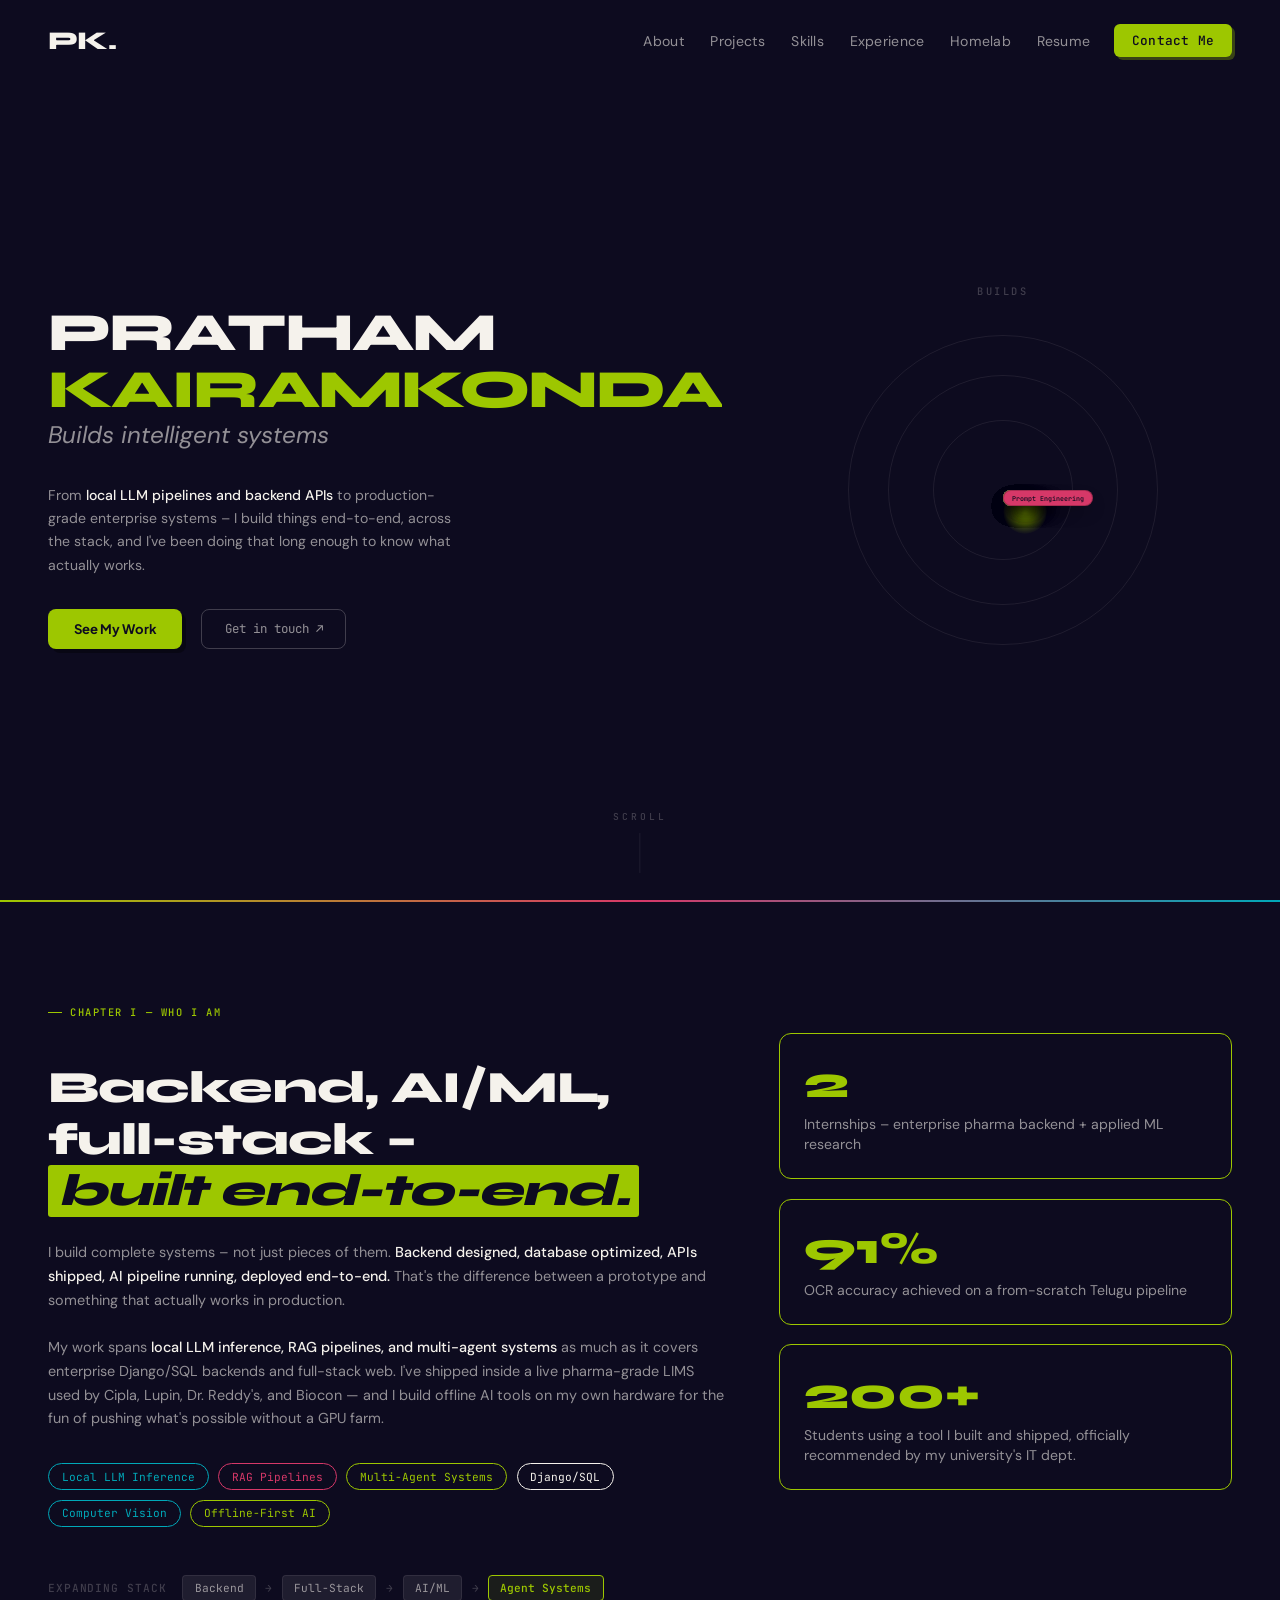
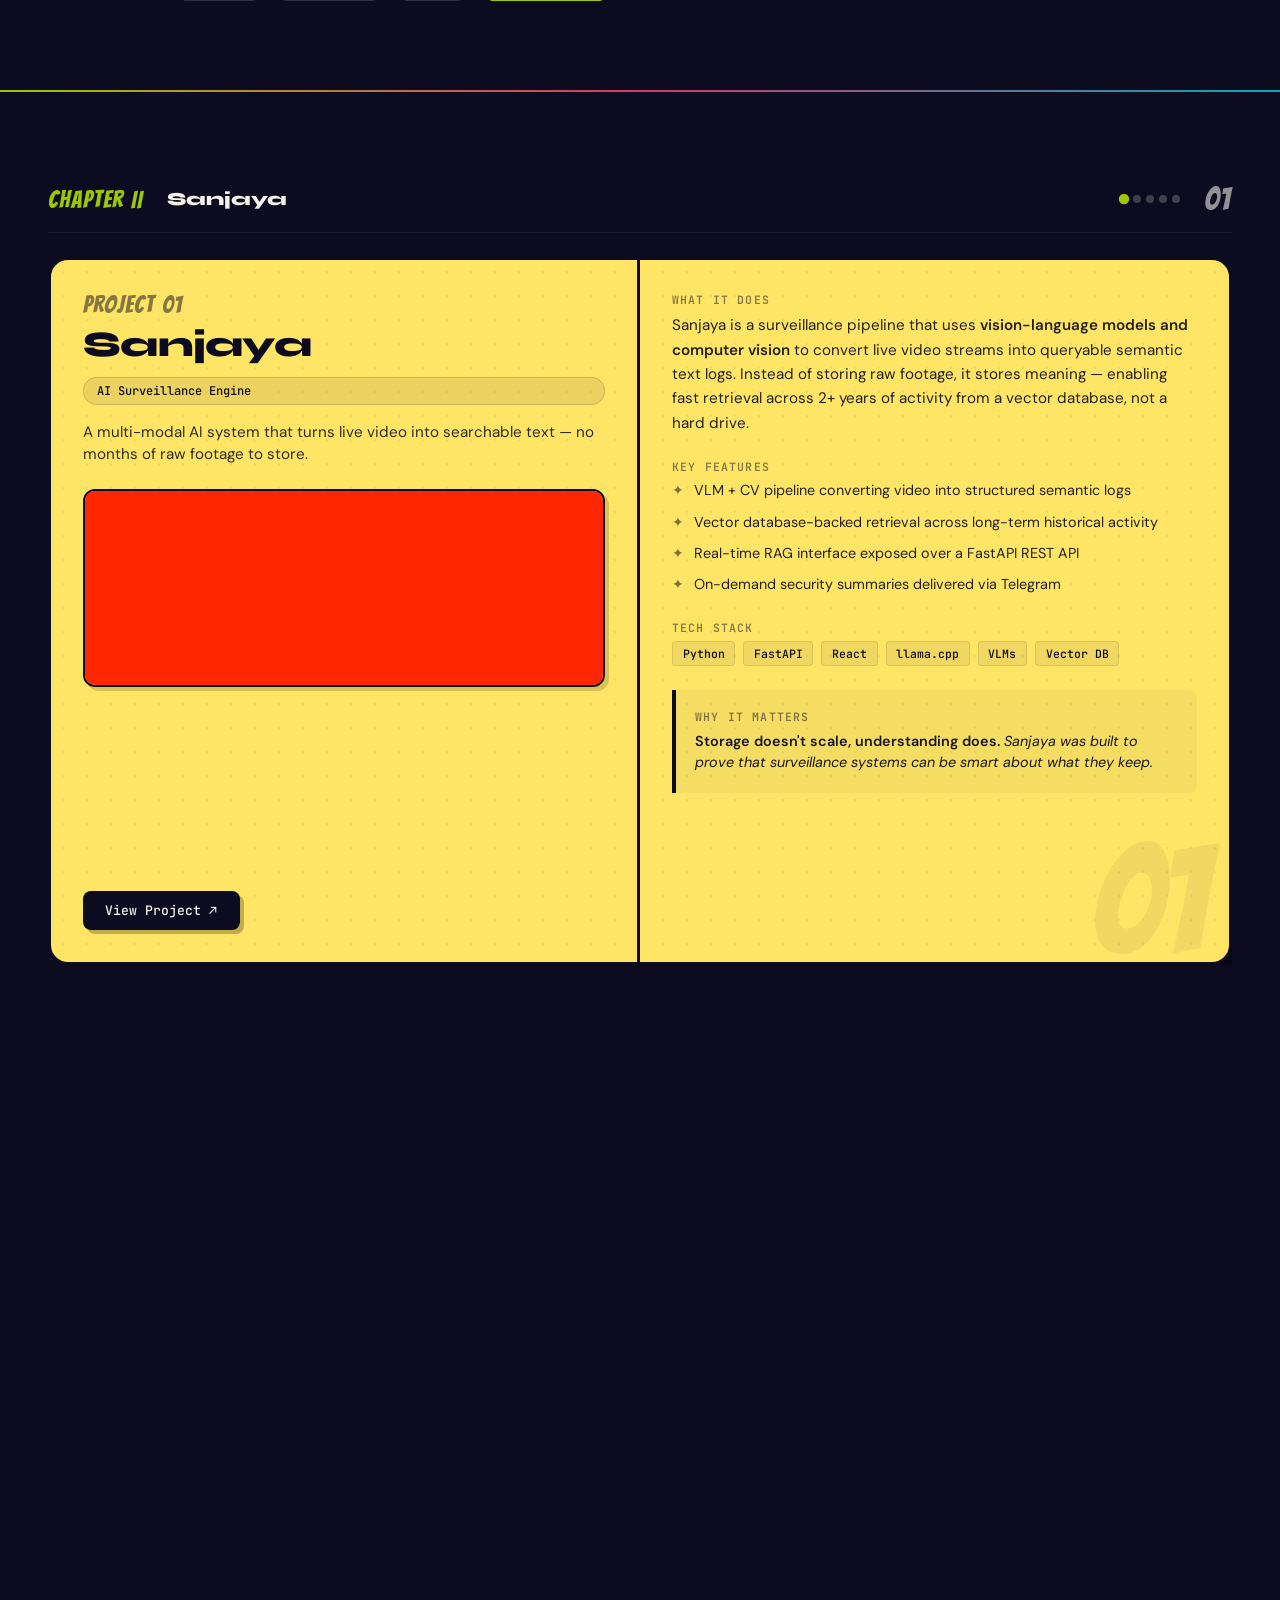
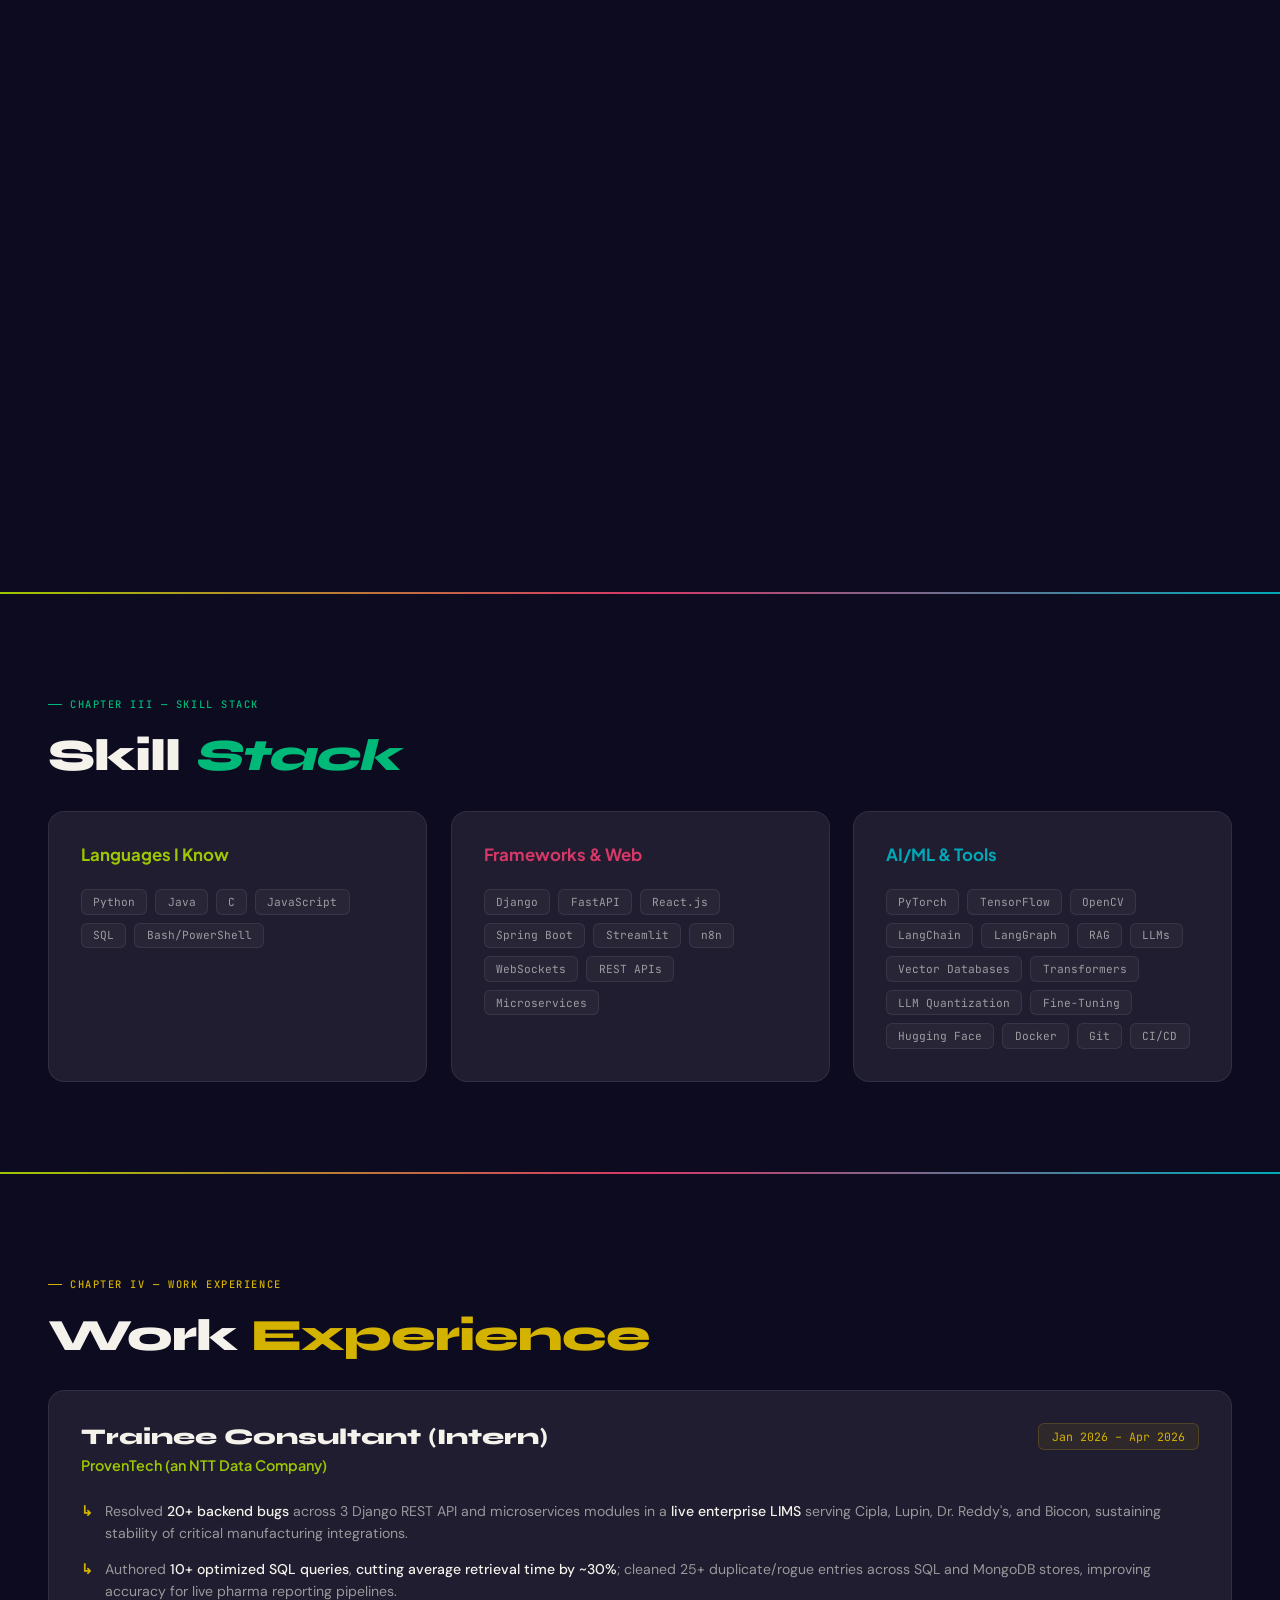
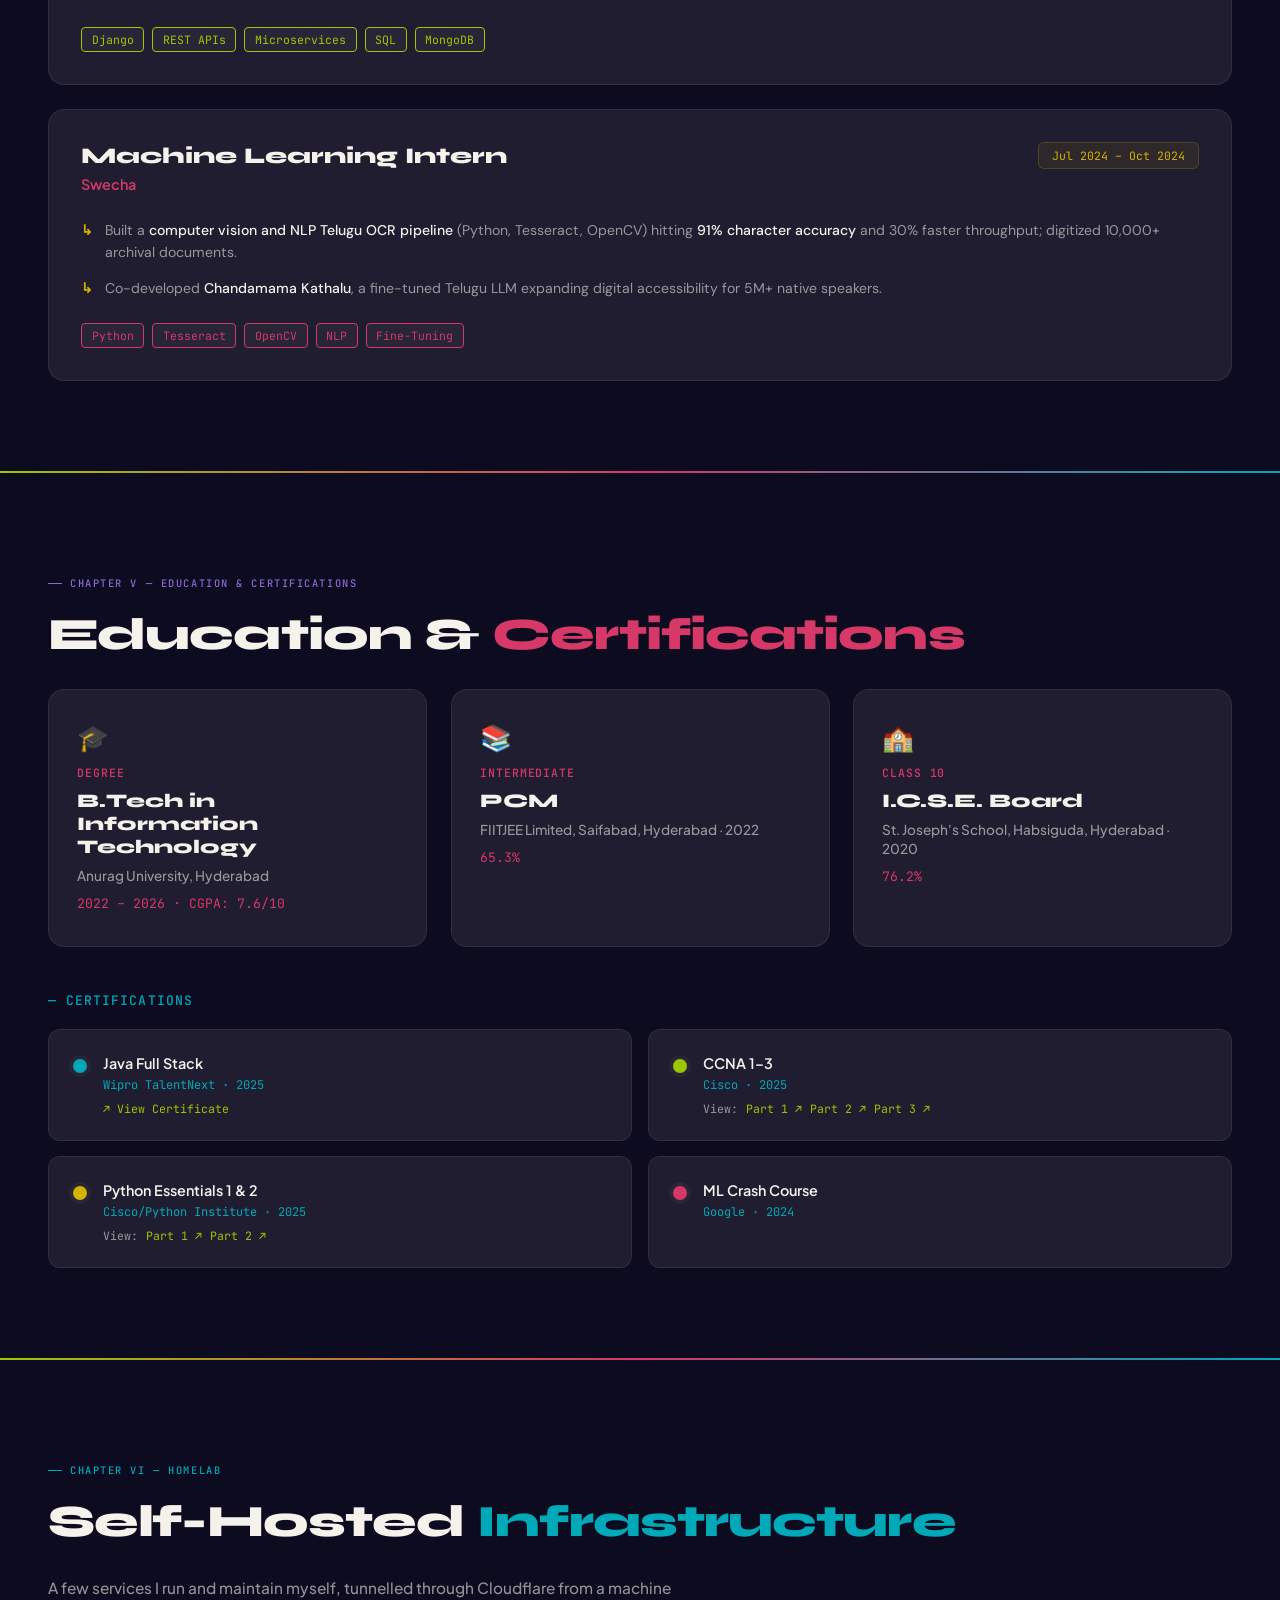
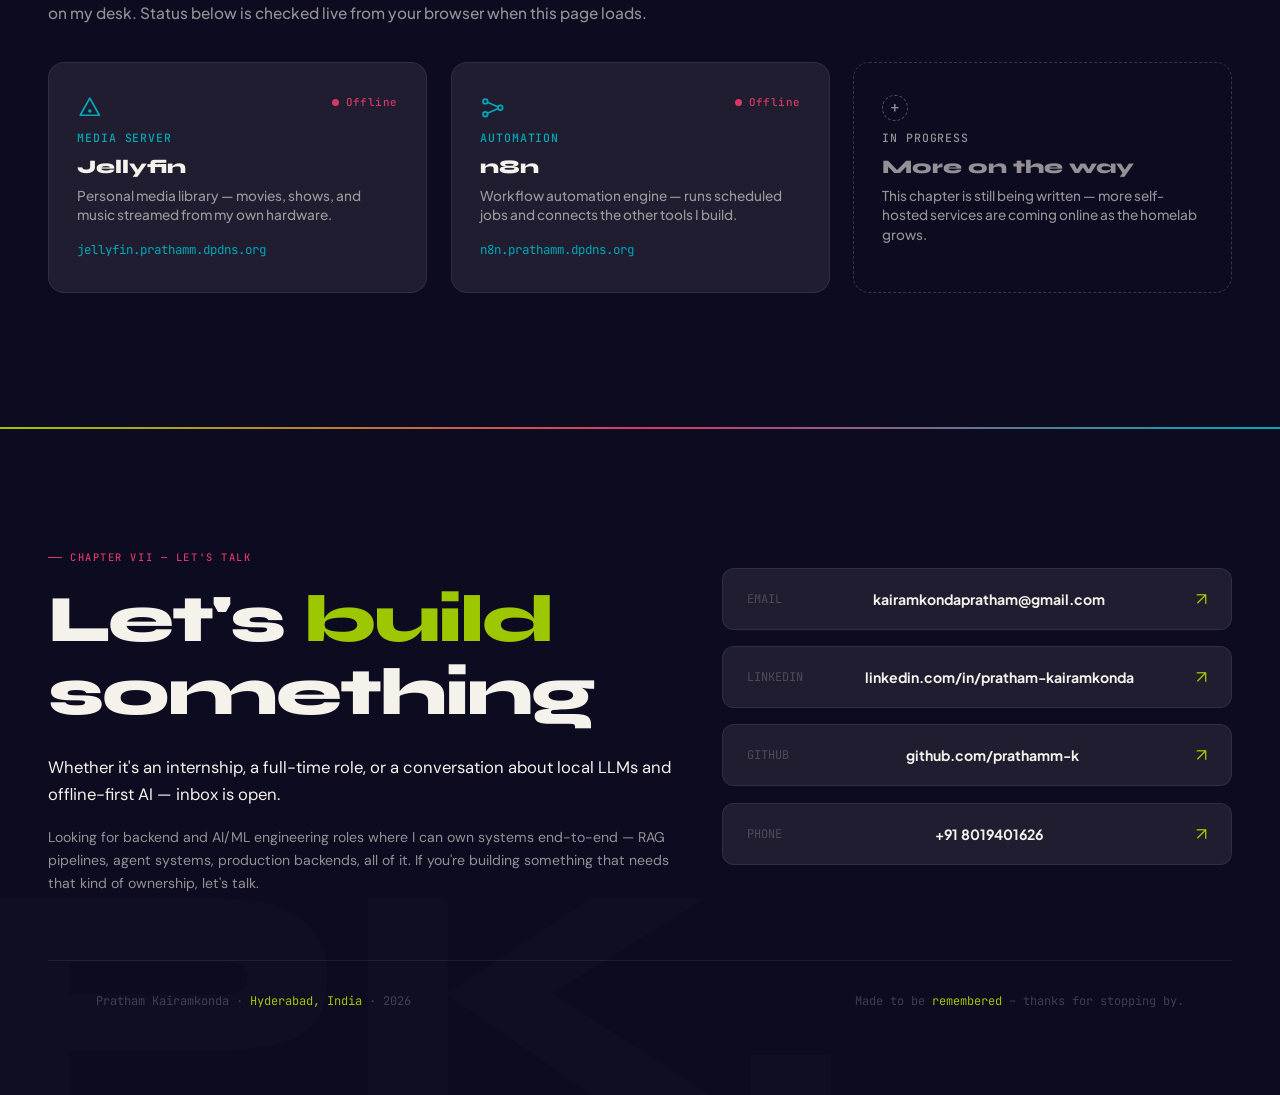
==== index.html @ 62aa7675 "initial commit" ====
<!DOCTYPE html>
<html lang="en">

<head>
  <meta charset="UTF-8">
  <meta name="viewport" content="width=device-width, initial-scale=1.0">

  <!-- SEO Meta (spec §13) -->
  <title>Pratham Kairamkonda – Backend &amp; AI/ML Engineer | India</title>
  <meta name="description"
    content="Portfolio of Pratham Kairamkonda — backend and AI/ML engineer building local LLM pipelines, RAG systems, and production backends for enterprise pharma software. Based in Hyderabad, India.">
  <meta name="author" content="Pratham Kairamkonda">
  <meta property="og:title" content="Pratham Kairamkonda – Backend &amp; AI/ML Engineer">
  <meta property="og:type" content="profile">
  <meta property="og:locale" content="en_IN">
  <meta property="og:image" content="og-image.jpg">
  <meta name="geo.placename" content="Hyderabad, Telangana, India">
  <meta name="theme-color" content="#0D0B1F">

  <!-- Favicon (Inline SVG) -->
  <link rel="icon" type="image/svg+xml"
    href="data:image/svg+xml,<svg xmlns='http://www.w3.org/2000/svg' viewBox='0 0 100 100'><rect width='100' height='100' rx='20' fill='%230D0B1F'/><text x='50' y='65' font-family='sans-serif' font-weight='bold' font-size='48' fill='%239DC700' text-anchor='middle'>PK.</text></svg>">

  <!-- Google Fonts (spec §1) -->
  <link rel="preconnect" href="https://fonts.googleapis.com">
  <link rel="preconnect" href="https://fonts.gstatic.com" crossorigin>
  <link
    href="https://fonts.googleapis.com/css2?family=Bangers&family=DM+Sans:ital,opsz,wght@0,9..40,300;0,9..40,400;0,9..40,500;1,9..40,300;1,9..40,400;1,9..40,500&family=JetBrains+Mono:wght@400;500&family=Plus+Jakarta+Sans:wght@600;700;800&family=Syne:wght@800&display=swap"
    rel="stylesheet">

  <!-- Stylesheet -->
  <link rel="stylesheet" href="style.css">
</head>

<body>

  <!-- Fixed background canvas/grid layer, z-index:0 (spec §3) -->
  <div id="bgc"></div>

  <!-- Custom cursor dot + ring (spec §4.1) -->
  <div id="cd"></div>
  <div id="cr"></div>

  <!-- Top scroll-progress bar (spec §4.2) -->
  <div id="pb"></div>

  <!-- Navigation (spec §4.3) -->
  <nav>
    <a href="#hero" class="nav-logo">PK.</a>
    <div class="nav-links">
      <a href="#about">About</a>
      <a href="#proj-wrap">Projects</a>
      <a href="#skills">Skills</a>
      <a href="#experience">Experience</a>
      <a href="#homelab">Homelab</a>
      <button type="button" class="nav-doc-link" data-doc="resume" data-doc-url="resume.pdf"
        data-doc-title="Pratham Kairamkonda — Resume">Resume</button>
    </div>
    <a href="#contact" class="nav-cta">Contact Me</a>
    <button class="hamburger" aria-label="Menu" aria-expanded="false">
      <span></span><span></span><span></span>
    </button>
  </nav>

  <!-- Fullscreen mobile menu (spec §4.3) -->
  <div class="mmenu">
    <a href="#about" class="mmenu-link">About</a>
    <a href="#proj-wrap" class="mmenu-link">Projects</a>
    <a href="#skills" class="mmenu-link">Skills</a>
    <a href="#experience" class="mmenu-link">Experience</a>
    <button type="button" class="mmenu-link mmenu-doc-link" data-doc="resume" data-doc-url="resume.pdf"
      data-doc-title="Pratham Kairamkonda — Resume">Resume</button>
    <a href="#contact" class="mmenu-link">Contact Me</a>
  </div>

  <!-- ============================================================ -->
  <!-- HERO (spec §5) -->
  <!-- ============================================================ -->
  <section id="hero">
    <div class="hero-inner">

      <!-- Left column: name + text + buttons -->
      <div class="hero-text">
        <div class="hero-name">
          <div class="name-clip"><span class="nl nl1">PRATHAM</span></div>
          <div class="name-clip"><span class="nl nl2">KAIRAMKONDA</span></div>
          <div class="name-clip"><span class="nl nl3">Builds intelligent systems</span></div>
        </div>
        <p class="hero-sub">From <strong>local LLM pipelines and backend APIs</strong> to production-grade enterprise
          systems – I build things end-to-end, across the stack, and I've been doing that long enough to know what
          actually works.</p>
        <div class="hero-btns">
          <a href="#proj-wrap" class="btn-pri">See My Work</a>
          <a href="#contact" class="btn-sec">Get in touch ↗</a>
        </div>
      </div>

      <!-- Right column: orbit scene -->
      <div class="hero-orbit-wrap">
        <span class="orbit-label">BUILDS</span>
        <div class="orbit-scene">
          <!-- Pulsing center glow -->
          <div class="orbit-center"></div>
          <!-- 3 concentric rotating guide rings -->
          <div class="or or1"></div>
          <div class="or or2"></div>
          <div class="or or3"></div>

          <!-- Inner ring: 4 pills, 18s orbit, radius 70px -->
          <div class="kw-pill" style="--angle:0deg;--r:70px;animation-duration:18s;background:#9DC700">Python</div>
          <div class="kw-pill" style="--angle:90deg;--r:70px;animation-duration:18s;background:#D63868">Django</div>
          <div class="kw-pill" style="--angle:180deg;--r:70px;animation-duration:18s;background:#00A8B8">FastAPI</div>
          <div class="kw-pill" style="--angle:270deg;--r:70px;animation-duration:18s;background:#D4B200">React</div>

          <!-- Mid ring: 5 pills, 26s orbit, radius 115px -->
          <div class="kw-pill" style="--angle:0deg;--r:115px;animation-duration:26s;background:#8B68D4">SQL</div>
          <div class="kw-pill" style="--angle:72deg;--r:115px;animation-duration:26s;background:#00B878">LangChain</div>
          <div class="kw-pill" style="--angle:144deg;--r:115px;animation-duration:26s;background:#9DC700">LangGraph
          </div>
          <div class="kw-pill" style="--angle:216deg;--r:115px;animation-duration:26s;background:#D63868">RAG</div>
          <div class="kw-pill" style="--angle:288deg;--r:115px;animation-duration:26s;background:#00A8B8">LLMs</div>

          <!-- Outer ring: 5 pills, 34s orbit, radius 155px -->
          <div class="kw-pill" style="--angle:0deg;--r:155px;animation-duration:34s;background:#D4B200">PyTorch</div>
          <div class="kw-pill" style="--angle:72deg;--r:155px;animation-duration:34s;background:#8B68D4">Docker</div>
          <div class="kw-pill" style="--angle:144deg;--r:155px;animation-duration:34s;background:#00B878">Microservices
          </div>
          <div class="kw-pill" style="--angle:216deg;--r:155px;animation-duration:34s;background:#9DC700">Vector DB
          </div>
          <div class="kw-pill" style="--angle:288deg;--r:155px;animation-duration:34s;background:#D63868">Prompt
            Engineering</div>
        </div>
      </div>

    </div>

    <!-- Scroll indicator -->
    <div class="scroll-ind">
      <span class="scroll-text">Scroll</span>
      <div class="scroll-line">
        <div class="scroll-dot"></div>
      </div>
    </div>
  </section>

  <div class="rdiv"></div>

  <!-- ============================================================ -->
  <!-- ABOUT (spec §6) — Chapter I -->
  <!-- ============================================================ -->
  <section id="about" aria-label="About Me">
    <div class="about-inner">
      <!-- Left column: text content -->
      <div class="about-text">
        <div class="chapter-label rv">Chapter I — Who I Am</div>
        <h2 class="about-heading rv" data-d="1">Backend, AI/ML, full-stack – <span class="hl">built end-to-end.</span>
        </h2>
        <p class="about-p rv" data-d="2">I build complete systems – not just pieces of them. <strong>Backend designed,
            database optimized, APIs shipped, AI pipeline running, deployed end-to-end.</strong> That's the difference
          between a prototype and something that actually works in production.</p>
        <p class="about-p rv" data-d="2">My work spans <strong>local LLM inference, RAG pipelines, and multi-agent
            systems</strong> as much as it covers enterprise Django/SQL backends and full-stack web. I've shipped inside
          a live pharma-grade LIMS used by Cipla, Lupin, Dr. Reddy's, and Biocon — and I build offline AI tools on my
          own hardware for the fun of pushing what's possible without a GPU farm.</p>

        <div class="about-chips rv" data-d="3">
          <span class="chip cy">Local LLM Inference</span>
          <span class="chip pk">RAG Pipelines</span>
          <span class="chip lm">Multi-Agent Systems</span>
          <span class="chip wh">Django/SQL</span>
          <span class="chip cy">Computer Vision</span>
          <span class="chip lm">Offline-First AI</span>
        </div>

        <div class="evolution-row rv" data-d="4">
          <span class="es-label">Expanding Stack</span>
          <span class="es-step">Backend</span>
          <span class="es-arrow">→</span>
          <span class="es-step">Full-Stack</span>
          <span class="es-arrow">→</span>
          <span class="es-step">AI/ML</span>
          <span class="es-arrow">→</span>
          <span class="es-step now">Agent Systems</span>
        </div>
      </div>

      <!-- Right column: stats cards -->
      <div class="about-stats">
        <div class="stat-card rv">
          <div class="stat-num">2</div>
          <div class="stat-label">Internships – enterprise pharma backend + applied ML research</div>
        </div>
        <div class="stat-card rv" data-d="1">
          <div class="stat-num">91%</div>
          <div class="stat-label">OCR accuracy achieved on a from-scratch Telugu pipeline</div>
        </div>
        <div class="stat-card rv" data-d="2">
          <div class="stat-num">200+</div>
          <div class="stat-label">Students using a tool I built and shipped, officially recommended by my university's
            IT dept.</div>
        </div>
      </div>
    </div>
  </section>

  <div class="rdiv"></div>

  <!-- ============================================================ -->
  <!-- PROJECTS (spec §7) — Chapter II — NOT a <section> -->
  <!-- ============================================================ -->
  <div id="proj-wrap">
    <div id="proj-sticky">
      <!-- HUD top bar -->
      <div class="proj-hud">
        <div class="phud-left">
          <span class="phud-chapter">Chapter II</span>
          <span class="phud-title">Sanjaya</span>
        </div>
        <div class="phud-right">
          <div class="phud-dots">
            <span class="phud-dot on"></span>
            <span class="phud-dot"></span>
            <span class="phud-dot"></span>
            <span class="phud-dot"></span>
            <span class="phud-dot"></span>
          </div>
          <span class="phud-counter">01</span>
        </div>
      </div>

      <!-- Cards Area -->
      <div class="cards-area">
        <!-- Project 01: Sanjaya -->
        <div class="pcard p1 active">
          <div class="cwm">01</div>
          <div class="pcl">
            <div>
              <div class="pc-num">PROJECT 01</div>
              <h3 class="pc-title">Sanjaya</h3>
              <div class="pc-type">AI Surveillance Engine</div>
              <p class="pc-one-liner">A multi-modal AI system that turns live video into searchable text — no months of
                raw footage to store.</p>
            </div>
            <div class="pc-img-box">
              <img src="assets/Project-1.png" alt="Sanjaya System Architecture" class="pc-img" loading="lazy"
                onerror="this.style.display='none'; this.nextElementSibling.style.display='flex';">
              <div class="pc-placeholder-img" style="background-color:rgba(13,11,31,0.05); display:none;">
                <span>[ Sanjaya System Architecture ]</span>
              </div>
            </div>
            <a href="https://github.com/prathamm-k/sanjaya" target="_blank" rel="noopener noreferrer"
              class="pc-btn">View Project ↗</a>
          </div>
          <div class="pcr">
            <div>
              <span class="pcr-label">What it does</span>
              <p class="pcr-desc">Sanjaya is a surveillance pipeline that uses <strong>vision-language models and
                  computer vision</strong> to convert live video streams into queryable semantic text logs. Instead of
                storing raw footage, it stores meaning — enabling fast retrieval across 2+ years of activity from a
                vector database, not a hard drive.</p>
            </div>
            <div>
              <span class="pcr-label">Key Features</span>
              <ul class="pcr-features">
                <li>VLM + CV pipeline converting video into structured semantic logs</li>
                <li>Vector database-backed retrieval across long-term historical activity</li>
                <li>Real-time RAG interface exposed over a FastAPI REST API</li>
                <li>On-demand security summaries delivered via Telegram</li>
              </ul>
            </div>
            <div>
              <span class="pcr-label">Tech Stack</span>
              <div class="pcr-chips">
                <span class="pcr-chip">Python</span>
                <span class="pcr-chip">FastAPI</span>
                <span class="pcr-chip">React</span>
                <span class="pcr-chip">llama.cpp</span>
                <span class="pcr-chip">VLMs</span>
                <span class="pcr-chip">Vector DB</span>
              </div>
            </div>
            <div class="pcr-why">
              <span class="pcr-label">Why it matters</span>
              <p class="pcr-why-text"><strong>Storage doesn't scale, understanding does.</strong> Sanjaya was built to
                prove that surveillance systems can be smart about what they keep.</p>
            </div>
          </div>
        </div>

        <!-- Project 02: VocalNote -->
        <div class="pcard p2 future">
          <div class="pcl">
            <div>
              <div class="cwm">02</div>
              <div class="pc-num">PROJECT 02</div>
              <h3 class="pc-title">VocalNote</h3>
              <div class="pc-type">AI PDF-to-Podcast Converter</div>
              <p class="pc-one-liner">Turns any PDF into a narrated podcast, fully offline — no cloud, no GPU required.
              </p>
            </div>
            <div class="pc-img-box">
              <img src="assets/Project-2.png" alt="VocalNote Pipeline Layout" class="pc-img" loading="lazy"
                onerror="this.style.display='none'; this.nextElementSibling.style.display='flex';">
              <div class="pc-placeholder-img" style="background-color:rgba(13,11,31,0.05); display:none;">
                <span>[ VocalNote Pipeline Layout ]</span>
              </div>
            </div>
            <a href="https://github.com/prathamm-k/vocalnote" target="_blank" rel="noopener noreferrer"
              class="pc-btn">View Project ↗</a>
          </div>
          <div class="pcr">
            <div>
              <span class="pcr-label">What it does</span>
              <p class="pcr-desc">VocalNote is an end-to-end pipeline that converts PDFs into natural-sounding audio
                using <strong>local LLM inference and Kokoro TTS</strong> — entirely on-device. Officially recommended
                by my university's IT department, it was adopted by 200+ students within two weeks of release.</p>
            </div>
            <div>
              <span class="pcr-label">Key Features</span>
              <ul class="pcr-features">
                <li>Fully offline pipeline — zero cloud calls, zero API costs</li>
                <li>Local LLM inference + prompt engineering for natural narration structure</li>
                <li>Real-time audio generation optimized for consumer hardware, no GPU needed</li>
                <li>Adopted university-wide within 2 weeks of launch</li>
              </ul>
            </div>
            <div>
              <span class="pcr-label">Tech Stack</span>
              <div class="pcr-chips">
                <span class="pcr-chip">Python</span>
                <span class="pcr-chip">FastAPI</span>
                <span class="pcr-chip">React</span>
                <span class="pcr-chip">Kokoro TTS</span>
                <span class="pcr-chip">llama.cpp</span>
              </div>
            </div>
            <div class="pcr-why">
              <span class="pcr-label">Why it matters</span>
              <p class="pcr-why-text"><strong>Good tools get adopted, not announced.</strong> 200+ students started
                using this without me pushing it — that's the only metric that matters.</p>
            </div>
          </div>
        </div>

        <!-- Project 03: CodeLab -->
        <div class="pcard p3 future">
          <div class="pcl">
            <div>
              <div class="cwm">03</div>
              <div class="pc-num">PROJECT 03</div>
              <h3 class="pc-title">CodeLab</h3>
              <div class="pc-type">Real-Time Collaborative Code Editor</div>
              <p class="pc-one-liner">A shared coding room where you and your team write and run Python together, live.
              </p>
            </div>
            <div class="pc-img-box">
              <img src="assets/Project-3.png" alt="CodeLab Workspace Interface" class="pc-img" loading="lazy"
                onerror="this.style.display='none'; this.nextElementSibling.style.display='flex';">
              <div class="pc-placeholder-img" style="background-color:rgba(13,11,31,0.05); display:none;">
                <span>[ CodeLab Workspace Interface ]</span>
              </div>
            </div>
            <a href="https://github.com/prathamm-k/CodeLab-Collaborative-Code-Editor" target="_blank"
              rel="noopener noreferrer" class="pc-btn">View Project ↗</a>
          </div>
          <div class="pcr">
            <div>
              <span class="pcr-label">What it does</span>
              <p class="pcr-desc">CodeLab lets multiple people code together in a shared virtual room with
                <strong>real-time synchronization</strong> powered by Socket.IO. Built with React and CodeMirror, it
                supports live Python execution, syntax highlighting, and user presence — built for pair programming and
                teaching sessions without screen-sharing friction.
              </p>
            </div>
            <div>
              <span class="pcr-label">Key Features</span>
              <ul class="pcr-features">
                <li>Real-time code sync across multiple users in shared rooms</li>
                <li>Live Python execution with an output panel, right in the browser</li>
                <li>User presence indicators with avatars</li>
                <li>Download code as .py files, one click</li>
              </ul>
            </div>
            <div>
              <span class="pcr-label">Tech Stack</span>
              <div class="pcr-chips">
                <span class="pcr-chip">React</span>
                <span class="pcr-chip">Node.js</span>
                <span class="pcr-chip">Express</span>
                <span class="pcr-chip">Socket.IO</span>
                <span class="pcr-chip">CodeMirror</span>
              </div>
            </div>
            <div class="pcr-why">
              <span class="pcr-label">Why it matters</span>
              <p class="pcr-why-text"><strong>Pair programming shouldn't need a screen-share.</strong> CodeLab was built
                to make collaborative coding feel native, not bolted on.</p>
            </div>
          </div>
        </div>

        <!-- Project 04: Chandamama Kathalu -->
        <div class="pcard p4 future">
          <div class="pcl">
            <div>
              <div class="cwm">04</div>
              <div class="pc-num">PROJECT 04</div>
              <h3 class="pc-title">Chandamama Kathalu</h3>
              <div class="pc-type">Telugu OCR + Fine-Tuned LM</div>
              <p class="pc-one-liner">A from-scratch OCR + LLM pipeline built to make Telugu content digitally
                accessible for 5M+ native speakers.</p>
            </div>
            <div class="pc-img-box">
              <img src="assets/Project-4.png" alt="Telugu OCR Pipeline" class="pc-img" loading="lazy"
                onerror="this.style.display='none'; this.nextElementSibling.style.display='flex';">
              <div class="pc-placeholder-img" style="background-color:rgba(13,11,31,0.05); display:none;">
                <span>[ Telugu OCR Pipeline ]</span>
              </div>
            </div>
            <a href="https://github.com/prathamm-k/chandamama-kathalu" target="_blank" rel="noopener noreferrer"
              class="pc-btn">View Project ↗</a>
          </div>
          <div class="pcr">
            <div>
              <span class="pcr-label">What it does</span>
              <p class="pcr-desc">Built during my ML internship at Swecha, this project pairs a <strong>computer vision
                  + NLP OCR pipeline</strong> (hitting 91% character accuracy) with Chandamama Kathalu, a fine-tuned
                Telugu language model. Together they digitized 10,000+ archival documents and expanded digital
                accessibility for a massively underserved language community.</p>
            </div>
            <div>
              <span class="pcr-label">Key Features</span>
              <ul class="pcr-features">
                <li>Telugu OCR pipeline using Tesseract + OpenCV, 91% character accuracy</li>
                <li>30% faster throughput over baseline OCR approaches</li>
                <li>10,000+ archival documents digitized</li>
                <li>Co-developed fine-tuned Telugu LLM, Chandamama Kathalu, for 5M+ native speakers</li>
              </ul>
            </div>
            <div>
              <span class="pcr-label">Tech Stack</span>
              <div class="pcr-chips">
                <span class="pcr-chip">Python</span>
                <span class="pcr-chip">Tesseract</span>
                <span class="pcr-chip">OpenCV</span>
                <span class="pcr-chip">NLP</span>
                <span class="pcr-chip">Fine-Tuning</span>
              </div>
            </div>
            <div class="pcr-why">
              <span class="pcr-label">Why it matters</span>
              <p class="pcr-why-text"><strong>Most AI tooling ignores low-resource languages.</strong> This was built to
                close that gap for Telugu, not work around it.</p>
            </div>
          </div>
        </div>

        <!-- Project 05: Belirix -->
        <div class="pcard p5 future">
          <div class="pcl">
            <div>
              <div class="cwm">05</div>
              <div class="pc-num">PROJECT 05</div>
              <h3 class="pc-title">Belirix</h3>
              <div class="pc-type">Offline Industrial AI Assistant</div>
              <p class="pc-one-liner">A local-first conversational vision assistant that helps hardware technicians
                troubleshoot equipment — no internet required.</p>
            </div>
            <div class="pc-img-box">
              <img src="assets/Project-5.png" alt="Belirix Edge Device Deployment" class="pc-img" loading="lazy"
                onerror="this.style.display='none'; this.nextElementSibling.style.display='flex';">
              <div class="pc-placeholder-img" style="background-color:rgba(13,11,31,0.05); display:none;">
                <span>[ Belirix Edge Device Deployment ]</span>
              </div>
            </div>
            <a href="https://github.com/prathamm-k/belirix" target="_blank" rel="noopener noreferrer"
              class="pc-btn">View Project ↗</a>
          </div>
          <div class="pcr">
            <div>
              <span class="pcr-label">What it does</span>
              <p class="pcr-desc">Belirix is an offline image-recognition chatbot built for hardware technicians at BHEL
                Hyderabad. It runs a quantized vision-language model entirely on local hardware, letting technicians
                point a camera at equipment and get conversational, context-aware troubleshooting help — even on a
                factory floor with no internet access.</p>
            </div>
            <div>
              <span class="pcr-label">Key Features</span>
              <ul class="pcr-features">
                <li>Fully offline VLM inference via llama-server, zero cloud dependency</li>
                <li>Real-time conversational interface over server-sent events (SSE streaming)</li>
                <li>Single-container deployment — Docker + Nginx + Supervisord</li>
                <li>Built for industrial environments where connectivity can't be assumed</li>
              </ul>
            </div>
            <div>
              <span class="pcr-label">Tech Stack</span>
              <div class="pcr-chips">
                <span class="pcr-chip">MiniCPM-V</span>
                <span class="pcr-chip">FastAPI</span>
                <span class="pcr-chip">React</span>
                <span class="pcr-chip">Docker</span>
                <span class="pcr-chip">Nginx</span>
              </div>
            </div>
            <div class="pcr-why">
              <span class="pcr-label">Why it matters</span>
              <p class="pcr-why-text"><strong>Industrial AI can't depend on a Wi-Fi signal.</strong> Belirix proves a
                capable vision assistant can run entirely on the edge.</p>
            </div>
          </div>
        </div>
      </div>
    </div>
  </div>

  <div class="rdiv"></div>

  <!-- ============================================================ -->
  <!-- SKILLS (spec §8) — Chapter III -->
  <!-- ============================================================ -->
  <section id="skills" aria-label="Skills">
    <div class="chapter-label rv" style="color:var(--mint)">Chapter III — Skill Stack</div>
    <h2 class="skills-heading rv" data-d="1">Skill <em>Stack</em></h2>
    <div class="skills-grid">
      <!-- Languages Card -->
      <div class="sk-card sk-lime rv" data-d="1">
        <h3 class="sk-title">Languages I Know</h3>
        <div class="sk-pills">
          <span class="sk-pill sk-languages">Python</span>
          <span class="sk-pill sk-languages">Java</span>
          <span class="sk-pill sk-languages">C</span>
          <span class="sk-pill sk-languages">JavaScript</span>
          <span class="sk-pill sk-languages">SQL</span>
          <span class="sk-pill sk-languages">Bash/PowerShell</span>
        </div>
      </div>
      <!-- Frameworks Card -->
      <div class="sk-card sk-pink rv" data-d="2">
        <h3 class="sk-title">Frameworks &amp; Web</h3>
        <div class="sk-pills">
          <span class="sk-pill sk-frameworks">Django</span>
          <span class="sk-pill sk-frameworks">FastAPI</span>
          <span class="sk-pill sk-frameworks">React.js</span>
          <span class="sk-pill sk-frameworks">Spring Boot</span>
          <span class="sk-pill sk-frameworks">Streamlit</span>
          <span class="sk-pill sk-frameworks">n8n</span>
          <span class="sk-pill sk-frameworks">WebSockets</span>
          <span class="sk-pill sk-frameworks">REST APIs</span>
          <span class="sk-pill sk-frameworks">Microservices</span>
        </div>
      </div>
      <!-- AI/ML Card -->
      <div class="sk-card sk-cyan rv" data-d="3">
        <h3 class="sk-title">AI/ML &amp; Tools</h3>
        <div class="sk-pills">
          <span class="sk-pill sk-ai">PyTorch</span>
          <span class="sk-pill sk-ai">TensorFlow</span>
          <span class="sk-pill sk-ai">OpenCV</span>
          <span class="sk-pill sk-ai">LangChain</span>
          <span class="sk-pill sk-ai">LangGraph</span>
          <span class="sk-pill sk-ai">RAG</span>
          <span class="sk-pill sk-ai">LLMs</span>
          <span class="sk-pill sk-ai">Vector Databases</span>
          <span class="sk-pill sk-ai">Transformers</span>
          <span class="sk-pill sk-ai">LLM Quantization</span>
          <span class="sk-pill sk-ai">Fine-Tuning</span>
          <span class="sk-pill sk-ai">Hugging Face</span>
          <span class="sk-pill sk-ai">Docker</span>
          <span class="sk-pill sk-ai">Git</span>
          <span class="sk-pill sk-ai">CI/CD</span>
        </div>
      </div>
    </div>
  </section>

  <div class="rdiv"></div>

  <!-- ============================================================ -->
  <!-- EXPERIENCE (spec §9) — Chapter IV -->
  <!-- ============================================================ -->
  <section id="experience" aria-label="Experience">
    <div class="chapter-label rv" style="color:var(--volt)">Chapter IV — Work Experience</div>
    <h2 class="exp-heading rv" data-d="1">Work <span style="color: var(--volt);">Experience</span></h2>
    <div class="exp-list">
      <!-- Card 1 -->
      <div class="exp-card rv" data-d="1">
        <div class="exp-header">
          <div class="exp-title-block">
            <h3 class="exp-role">Trainee Consultant (Intern)</h3>
            <span class="exp-company proven">ProvenTech (an NTT Data Company)</span>
          </div>
          <span class="exp-date">Jan 2026 – Apr 2026</span>
        </div>
        <ul class="exp-bullets">
          <li>Resolved <strong>20+ backend bugs</strong> across 3 Django REST API and microservices modules in a
            <strong>live enterprise LIMS</strong> serving Cipla, Lupin, Dr. Reddy's, and Biocon, sustaining stability of
            critical manufacturing integrations.
          </li>
          <li>Authored <strong>10+ optimized SQL queries</strong>, <strong>cutting average retrieval time by
              ~30%</strong>; cleaned 25+ duplicate/rogue entries across SQL and MongoDB stores, improving accuracy for
            live pharma reporting pipelines.</li>
        </ul>
        <div class="exp-chips">
          <span class="exp-chip proventech">Django</span>
          <span class="exp-chip proventech">REST APIs</span>
          <span class="exp-chip proventech">Microservices</span>
          <span class="exp-chip proventech">SQL</span>
          <span class="exp-chip proventech">MongoDB</span>
        </div>
      </div>

      <!-- Card 2 -->
      <div class="exp-card rv" data-d="2">
        <div class="exp-header">
          <div class="exp-title-block">
            <h3 class="exp-role">Machine Learning Intern</h3>
            <span class="exp-company swecha">Swecha</span>
          </div>
          <span class="exp-date">Jul 2024 – Oct 2024</span>
        </div>
        <ul class="exp-bullets">
          <li>Built a <strong>computer vision and NLP Telugu OCR pipeline</strong> (Python, Tesseract, OpenCV) hitting
            <strong>91% character accuracy</strong> and 30% faster throughput; digitized 10,000+ archival documents.
          </li>
          <li>Co-developed <strong>Chandamama Kathalu</strong>, a fine-tuned Telugu LLM expanding digital accessibility
            for 5M+ native speakers.</li>
        </ul>
        <div class="exp-chips">
          <span class="exp-chip swecha">Python</span>
          <span class="exp-chip swecha">Tesseract</span>
          <span class="exp-chip swecha">OpenCV</span>
          <span class="exp-chip swecha">NLP</span>
          <span class="exp-chip swecha">Fine-Tuning</span>
        </div>
      </div>
    </div>
  </section>

  <div class="rdiv"></div>

  <!-- ============================================================ -->
  <!-- EDUCATION & CERTIFICATIONS (spec §10) — Chapter V -->
  <!-- ============================================================ -->
  <section id="education" aria-label="Education and Certifications">
    <div class="chapter-label rv" style="color:var(--lav)">Chapter V — Education &amp; Certifications</div>
    <h2 class="edu-heading rv" data-d="1">Education &amp; <span style="color:var(--pink);">Certifications</span></h2>

    <!-- Top row: 3 education cards -->
    <div class="edu-row">
      <div class="edu-card rv" data-d="1">
        <span class="edu-icon">🎓</span>
        <div class="edu-tier">DEGREE</div>
        <h3 class="edu-degree">B.Tech in Information Technology</h3>
        <div class="edu-institution">Anurag University, Hyderabad</div>
        <div class="edu-details">2022 – 2026 · CGPA: 7.6/10</div>
      </div>
      <div class="edu-card rv" data-d="2">
        <span class="edu-icon">📚</span>
        <div class="edu-tier">INTERMEDIATE</div>
        <h3 class="edu-degree">PCM</h3>
        <div class="edu-institution">FIITJEE Limited, Saifabad, Hyderabad · 2022</div>
        <div class="edu-details">65.3%</div>
      </div>
      <div class="edu-card rv" data-d="3">
        <span class="edu-icon">🏫</span>
        <div class="edu-tier">CLASS 10</div>
        <h3 class="edu-degree">I.C.S.E. Board</h3>
        <div class="edu-institution">St. Joseph's School, Habsiguda, Hyderabad · 2020</div>
        <div class="edu-details">76.2%</div>
      </div>
    </div>

    <!-- Certifications sub-section -->
    <div class="cc-sub-label rv" data-d="1">— CERTIFICATIONS</div>
    <div class="cert-grid">
      <!-- Java Full Stack -->
      <div class="cc-card rv" data-d="1">
        <span class="cc-icon" style="background:var(--cyan)"></span>
        <div class="cc-body">
          <h4 class="cc-title">Java Full Stack</h4>
          <div class="cc-issuer">Wipro TalentNext · 2025</div>
          <a href="certificates/J_250150161_K_Pratham.pdf" target="_blank" rel="noopener noreferrer"
            class="cc-link doc-viewer-link" data-doc-title="Java Full Stack — Wipro TalentNext">↗ View Certificate</a>
        </div>
      </div>
      <!-- CCNA -->
      <div class="cc-card rv" data-d="2">
        <span class="cc-icon" style="background:var(--lime)"></span>
        <div class="cc-body">
          <h4 class="cc-title">CCNA 1–3</h4>
          <div class="cc-issuer">Cisco · 2025</div>
          <div class="cc-links-row">
            <span>View:</span>
            <a href="certificates/certificate-CCNA-1.pdf" target="_blank" rel="noopener noreferrer"
              class="doc-viewer-link" data-doc-title="CCNA 1 — Cisco">Part 1 ↗</a>
            <a href="certificates/certificate-CCNA-2.pdf" target="_blank" rel="noopener noreferrer"
              class="doc-viewer-link" data-doc-title="CCNA 2 — Cisco">Part 2 ↗</a>
            <a href="certificates/certificate-CCNA-3.pdf" target="_blank" rel="noopener noreferrer"
              class="doc-viewer-link" data-doc-title="CCNA 3 — Cisco">Part 3 ↗</a>
          </div>
        </div>
      </div>
      <!-- Python Essentials -->
      <div class="cc-card rv" data-d="3">
        <span class="cc-icon" style="background:var(--volt)"></span>
        <div class="cc-body">
          <h4 class="cc-title">Python Essentials 1 &amp; 2</h4>
          <div class="cc-issuer">Cisco/Python Institute · 2025</div>
          <div class="cc-links-row">
            <span>View:</span>
            <a href="certificates/certificate-python-essentials-1.pdf" target="_blank" rel="noopener noreferrer"
              class="doc-viewer-link" data-doc-title="Python Essentials 1 — Python Institute">Part 1 ↗</a>
            <a href="certificates/certificate-python-essentials-2.pdf" target="_blank" rel="noopener noreferrer"
              class="doc-viewer-link" data-doc-title="Python Essentials 2 — Python Institute">Part 2 ↗</a>
          </div>
        </div>
      </div>
      <!-- ML Crash Course -->
      <div class="cc-card rv" data-d="4">
        <span class="cc-icon" style="background:var(--pink)"></span>
        <div class="cc-body">
          <h4 class="cc-title">ML Crash Course</h4>
          <div class="cc-issuer">Google · 2024</div>
          <!-- No link, static card -->
        </div>
      </div>
    </div>
  </section>

  <div class="rdiv"></div>

  <!-- ============================================================ -->
  <!-- HOMELAB (spec §10.5) — Chapter VI -->
  <!-- ============================================================ -->
  <section id="homelab" aria-label="Homelab">
    <div class="chapter-label rv" style="color:var(--cyan)">Chapter VI — Homelab</div>
    <h2 class="edu-heading rv" data-d="1">Self-Hosted <span style="color:var(--cyan);">Infrastructure</span></h2>
    <p class="hl-sub rv" data-d="2">A few services I run and maintain myself, tunnelled through Cloudflare from a
      machine on my desk. Status below is checked live from your browser when this page loads.</p>

    <div class="hl-row">
      <!-- Jellyfin -->
      <a href="https://jellyfin.prathamm.dpdns.org" target="_blank" rel="noopener noreferrer"
        class="hl-card rv" data-d="1" data-hl-check="https://jellyfin.prathamm.dpdns.org/health">
        <div class="hl-top">
          <span class="hl-icon" aria-hidden="true">
            <svg viewBox="0 0 24 24" fill="none" xmlns="http://www.w3.org/2000/svg">
              <path d="M12 3 3 19h18L12 3Z" stroke="var(--cyan)" stroke-width="1.6" stroke-linejoin="round" />
              <circle cx="12" cy="15" r="1.6" fill="var(--cyan)" />
            </svg>
          </span>
          <span class="hl-status" data-hl-status="jellyfin">
            <span class="hl-dot"></span>
            <span class="hl-status-text">Checking…</span>
          </span>
        </div>
        <div class="hl-tier">MEDIA SERVER</div>
        <h3 class="hl-name">Jellyfin</h3>
        <div class="hl-desc">Personal media library — movies, shows, and music streamed from my own hardware.</div>
        <div class="hl-url">jellyfin.prathamm.dpdns.org</div>
      </a>

      <!-- n8n -->
      <a href="https://n8n.prathamm.dpdns.org" target="_blank" rel="noopener noreferrer"
        class="hl-card rv" data-d="2" data-hl-check="https://n8n.prathamm.dpdns.org/healthz">
        <div class="hl-top">
          <span class="hl-icon" aria-hidden="true">
            <svg viewBox="0 0 24 24" fill="none" xmlns="http://www.w3.org/2000/svg">
              <circle cx="5" cy="6" r="2.2" stroke="var(--cyan)" stroke-width="1.6" />
              <circle cx="19" cy="12" r="2.2" stroke="var(--cyan)" stroke-width="1.6" />
              <circle cx="5" cy="18" r="2.2" stroke="var(--cyan)" stroke-width="1.6" />
              <path d="M7 6.8 17 11.3M7 17.2 17 12.7" stroke="var(--cyan)" stroke-width="1.6"
                stroke-linecap="round" />
            </svg>
          </span>
          <span class="hl-status" data-hl-status="n8n">
            <span class="hl-dot"></span>
            <span class="hl-status-text">Checking…</span>
          </span>
        </div>
        <div class="hl-tier">AUTOMATION</div>
        <h3 class="hl-name">n8n</h3>
        <div class="hl-desc">Workflow automation engine — runs scheduled jobs and connects the other tools I build.
        </div>
        <div class="hl-url">n8n.prathamm.dpdns.org</div>
      </a>

      <!-- Pending slot -->
      <div class="hl-card hl-pending rv" data-d="3">
        <div class="hl-top">
          <span class="hl-icon hl-icon-pending" aria-hidden="true">+</span>
        </div>
        <div class="hl-tier">IN PROGRESS</div>
        <h3 class="hl-name">More on the way</h3>
        <div class="hl-desc">This chapter is still being written — more self-hosted services are coming online as
          the homelab grows.</div>
      </div>
    </div>
  </section>

  <div class="rdiv"></div>

  <!-- ============================================================ -->
  <!-- CONTACT (spec §11) — Chapter VII -->
  <!-- ============================================================ -->
  <section id="contact">
    <div class="ct-wm">PK.</div>
    <div class="contact-layout">
      <!-- Left side: info -->
      <div class="contact-info">
        <div class="chapter-label rv" style="color:var(--pink)">Chapter VII — Let's Talk</div>
        <h2 class="contact-heading rv" data-d="1">Let's <span class="lime">build</span> something</h2>
        <p class="contact-sub rv" data-d="2">Whether it's an internship, a full-time role, or a conversation about local
          LLMs and offline-first AI — inbox is open.</p>
        <p class="contact-body rv" data-d="2">Looking for backend and AI/ML engineering roles where I can own systems
          end-to-end — RAG pipelines, agent systems, production backends, all of it. If you're building something that
          needs that kind of ownership, let's talk.</p>
      </div>

      <!-- Right side: contact rows -->
      <div class="contact-list">
        <a href="mailto:kairamkondapratham@gmail.com" class="ctl-row rv" data-d="1">
          <span class="ctl-label">EMAIL</span>
          <span class="ctl-value">kairamkondapratham@gmail.com</span>
          <span class="ctl-arrow">↗</span>
        </a>
        <a href="https://linkedin.com/in/pratham-kairamkonda" target="_blank" rel="noopener noreferrer"
          class="ctl-row rv" data-d="2">
          <span class="ctl-label">LINKEDIN</span>
          <span class="ctl-value">linkedin.com/in/pratham-kairamkonda</span>
          <span class="ctl-arrow">↗</span>
        </a>
        <a href="https://github.com/prathamm-k" target="_blank" rel="noopener noreferrer" class="ctl-row rv" data-d="3">
          <span class="ctl-label">GITHUB</span>
          <span class="ctl-value">github.com/prathamm-k</span>
          <span class="ctl-arrow">↗</span>
        </a>
        <a href="tel:+918019401626" class="ctl-row rv" data-d="4">
          <span class="ctl-label">PHONE</span>
          <span class="ctl-value">+91 8019401626</span>
          <span class="ctl-arrow">↗</span>
        </a>
      </div>
    </div>

    <!-- Footer row -->
    <div class="footer">
      <div class="footer-left">Pratham Kairamkonda · <span style="color:var(--lime);">Hyderabad, India</span> · 2026
      </div>
      <div class="footer-right">Made to be <span style="color:var(--lime);">remembered</span> – thanks for stopping by.
      </div>
    </div>
  </section>

  <!-- ============================================================ -->
  <!-- DOCUMENT VIEWER MODAL — Resume / Certificates -->
  <!-- ============================================================ -->
  <div class="doc-modal" id="doc-modal" aria-hidden="true" role="dialog" aria-modal="true"
    aria-labelledby="doc-modal-title">
    <div class="doc-modal-backdrop" data-doc-close></div>
    <div class="doc-modal-card">
      <div class="doc-modal-head">
        <span class="doc-modal-title" id="doc-modal-title">Document</span>
        <div class="doc-modal-actions">
          <a class="doc-modal-download" id="doc-modal-download" href="#" download>Download ↓</a>
          <button type="button" class="doc-modal-close" data-doc-close aria-label="Close">×</button>
        </div>
      </div>
      <div class="doc-modal-body">
        <iframe id="doc-modal-frame" class="doc-modal-frame" title="Document preview"></iframe>
      </div>
    </div>
  </div>

  <!-- Scripts -->
  <script src="script.js"></script>
</body>

</html>
---- style.css ----
/* ===================================================================
   Pratham Kairamkonda — Portfolio
   Stage 1: Design Tokens + Base Resets (Spec §2)
   =================================================================== */

/* --- Design Tokens (verbatim from spec §2) --- */
:root {
  --bg: #0D0B1F;
  --w: #F5F2EC;
  --wm: rgba(245, 242, 236, .58);
  --wd: rgba(245, 242, 236, .22);
  --wdd: rgba(245, 242, 236, .08);
  --lime: #9DC700;
  --pink: #D63868;
  --cyan: #00A8B8;
  --volt: #D4B200;
  --mint: #00B878;
  --lav: #8B68D4;
  --jak: "Plus Jakarta Sans", sans-serif;
  --head: "Syne", sans-serif;
  --body: "DM Sans", sans-serif;
  --mono: "JetBrains Mono", monospace;
  --disp: "Bangers", cursive;
  --snap: cubic-bezier(0.16, 1, 0.3, 1);
  --ease: cubic-bezier(0.16, 1, 0.3, 1);
  --ink: #0D0B1F;
}

/* --- Base Resets (verbatim from spec §2) --- */
*,
*::before,
*::after {
  box-sizing: border-box;
  margin: 0;
  padding: 0
}

html {
  scroll-behavior: auto;
  overflow-x: clip
}

body {
  background: var(--bg);
  color: var(--w);
  font-family: var(--body);
  overflow-x: clip;
  cursor: none;
  -webkit-tap-highlight-color: transparent
}

::selection {
  background: var(--lime);
  color: #0D0B1F
}

a {
  color: inherit;
  text-decoration: none
}

::-webkit-scrollbar {
  width: 2px
}

::-webkit-scrollbar-track {
  background: var(--bg)
}

::-webkit-scrollbar-thumb {
  background: linear-gradient(180deg, var(--lime), var(--pink));
  border-radius: 2px
}

/* Disable custom cursor on touch devices, restore default cursor (spec §2) */
@media (hover:none) {

  #cd,
  #cr {
    display: none
  }

  body {
    cursor: auto
  }
}

/* --- Structural skeleton styles (Stage 1 — layout confirmation) --- */

/* Background canvas layer */
#bgc {
  position: fixed;
  inset: 0;
  z-index: 0;
  pointer-events: none;
}

/* Custom cursor elements (positioned but no JS yet) */
#cd {
  position: fixed;
  width: 8px;
  height: 8px;
  background: var(--lime);
  border-radius: 50%;
  mix-blend-mode: difference;
  z-index: 9999;
  pointer-events: none;
  top: -20px;
  left: -20px;
}

#cr {
  position: fixed;
  width: 32px;
  height: 32px;
  border: 1.5px solid var(--wd);
  border-radius: 50%;
  z-index: 9998;
  pointer-events: none;
  top: -40px;
  left: -40px;
}

/* Scroll progress bar */
#pb {
  position: fixed;
  top: 0;
  left: 0;
  width: 100%;
  height: 2px;
  background: linear-gradient(90deg, var(--lime), var(--pink), var(--cyan), var(--volt));
  transform-origin: left;
  transform: scaleX(0);
  z-index: 10000;
}

/* Nav */
nav {
  position: fixed;
  top: 0;
  left: 0;
  right: 0;
  z-index: 9000;
  padding: clamp(.9rem, 2vw, 1.5rem) clamp(1rem, 4vw, 3rem);
  transition: background .3s var(--ease), border-color .3s var(--ease);
}

/* Fullscreen mobile menu */
.mmenu {
  position: fixed;
  inset: 0;
  z-index: 8999;
  display: none;
}

/* Section base styling */
section {
  position: relative;
  z-index: 1;
}

/* Section dividers — rainbow gradient bar (spec §4.4) */
.rdiv {
  height: 2px;
  background: linear-gradient(90deg, var(--lime), var(--pink), var(--cyan), var(--volt), var(--mint), var(--lav), var(--lime));
  background-size: 300% 100%;
  animation: rdiv-shift 4s linear infinite;
}

@keyframes rdiv-shift {
  0% {
    background-position: 0% 50%
  }

  100% {
    background-position: 300% 50%
  }
}

/* Projects wrapper (not a <section>, spec §7) */
#proj-wrap {
  position: relative;
  z-index: 1;
}

#proj-sticky {
  position: relative;
}

/* ===================================================================
   Stage 2: Global Interactive Chrome (Spec §4.1–4.3)
   =================================================================== */

/* --- Custom cursor transitions (§4.1) --- */
#cd {
  transition: width .2s var(--ease), height .2s var(--ease), background .2s var(--ease);
}

#cr {
  transition: width .25s var(--ease), height .25s var(--ease), border-color .25s var(--ease);
}

/* Cursor hover state — ring grows and goes lime on interactive elements */
#cr.cursor-hover {
  width: 48px;
  height: 48px;
  border-color: var(--lime);
}

/* --- Nav layout (§4.3) --- */
nav {
  display: flex;
  align-items: center;
  gap: clamp(.8rem, 2vw, 1.5rem);
  border-bottom: 1px solid transparent;
}

nav.on {
  background: rgba(13, 11, 31, .95);
  backdrop-filter: blur(20px);
  -webkit-backdrop-filter: blur(20px);
  border-bottom-color: var(--wdd);
}

/* Logo */
.nav-logo {
  font-family: var(--head);
  font-weight: 800;
  font-size: clamp(1.3rem, 2vw, 1.7rem);
  color: var(--w);
  letter-spacing: -.02em;
  flex-shrink: 0;
  cursor: none;
}

/* Nav links container */
.nav-links {
  display: flex;
  align-items: center;
  gap: clamp(.8rem, 2vw, 1.6rem);
  margin-left: auto;
}

.nav-links a {
  font-family: var(--body);
  font-weight: 400;
  font-size: .88rem;
  color: var(--wm);
  letter-spacing: .02em;
  position: relative;
  cursor: none;
  transition: color .25s var(--ease);
}

.nav-links a:hover {
  color: var(--w);
}

/* Underline on hover */
.nav-links a::after {
  content: "";
  position: absolute;
  left: 0;
  bottom: -4px;
  width: 100%;
  height: 1.5px;
  background: var(--lime);
  transform: scaleX(0);
  transform-origin: right;
  transition: transform .3s var(--ease);
}

.nav-links a:hover::after {
  transform: scaleX(1);
  transform-origin: left;
}

/* Resume button — styled to match nav-links a, but is a <button> */
.nav-doc-link {
  font-family: var(--body);
  font-weight: 400;
  font-size: .88rem;
  color: var(--wm);
  letter-spacing: .02em;
  position: relative;
  cursor: none;
  background: none;
  border: none;
  padding: 0;
  transition: color .25s var(--ease);
}

.nav-doc-link:hover {
  color: var(--w);
}

.nav-doc-link::after {
  content: "";
  position: absolute;
  left: 0;
  bottom: -4px;
  width: 100%;
  height: 1.5px;
  background: var(--lime);
  transform: scaleX(0);
  transform-origin: right;
  transition: transform .3s var(--ease);
}

.nav-doc-link:hover::after {
  transform: scaleX(1);
  transform-origin: left;
}

/* CTA button */
.nav-cta {
  font-family: var(--mono);
  font-size: .8rem;
  font-weight: 500;
  color: var(--bg);
  background: var(--lime);
  padding: .5rem 1.1rem;
  border-radius: 6px;
  letter-spacing: .02em;
  cursor: none;
  transition: transform .25s var(--ease), box-shadow .25s var(--ease);
  box-shadow: 3px 3px 0 rgba(157, 199, 0, .3);
  flex-shrink: 0;
}

.nav-cta:hover {
  transform: translateY(-2px);
  box-shadow: 4px 5px 0 rgba(157, 199, 0, .4);
}

/* Hamburger — mobile only */
.hamburger {
  display: none;
  flex-direction: column;
  justify-content: center;
  align-items: center;
  gap: 5px;
  width: 36px;
  height: 36px;
  background: none;
  border: none;
  cursor: none;
  padding: 0;
  z-index: 9001;
}

.hamburger span {
  display: block;
  width: 22px;
  height: 2px;
  background: var(--w);
  border-radius: 2px;
  transition: transform .3s var(--ease), opacity .2s var(--ease);
}

/* Hamburger → X animation when menu is open */
.hamburger.open span:nth-child(1) {
  transform: translateY(7px) rotate(45deg);
}

.hamburger.open span:nth-child(2) {
  opacity: 0;
}

.hamburger.open span:nth-child(3) {
  transform: translateY(-7px) rotate(-45deg);
}

/* --- Fullscreen mobile menu (§4.3) --- */
.mmenu {
  display: flex;
  flex-direction: column;
  justify-content: center;
  align-items: center;
  gap: clamp(1.5rem, 4vh, 2.5rem);
  background: rgba(13, 11, 31, .96);
  backdrop-filter: blur(30px);
  -webkit-backdrop-filter: blur(30px);
  opacity: 0;
  pointer-events: none;
  transition: opacity .35s var(--ease);
}

.mmenu.open {
  opacity: 1;
  pointer-events: auto;
}

.mmenu-link {
  font-family: var(--head);
  font-weight: 800;
  font-size: clamp(1.8rem, 5vw, 2.8rem);
  color: var(--w);
  cursor: none;
  opacity: .7;
  transition: opacity .25s var(--ease), transform .25s var(--ease);
  transform: translateY(8px);
}

.mmenu.open .mmenu-link {
  transform: translateY(0);
}

.mmenu-link:hover {
  opacity: 1;
  color: var(--lime);
}

.mmenu-doc-link {
  background: none;
  border: none;
  padding: 0;
}

/* --- Responsive: mobile nav collapse (§4.3 + §12) --- */
@media (max-width:780px) {

  .nav-links,
  .nav-cta {
    display: none;
  }

  .hamburger {
    display: flex;
    margin-left: auto;
  }
}

/* ===================================================================
   Stage 3: Hero Section (Spec §5)
   =================================================================== */

/* --- Hero layout --- */
#hero {
  min-height: 100vh;
  display: flex;
  flex-direction: column;
  justify-content: center;
  position: relative;
  padding: clamp(6rem, 12vh, 10rem) clamp(1.5rem, 4vw, 3rem) clamp(3rem, 6vh, 5rem);
}

.hero-inner {
  display: grid;
  grid-template-columns: 1fr 1fr;
  align-items: center;
  gap: clamp(2rem, 4vw, 4rem);
  max-width: 1280px;
  margin: 0 auto;
  width: 100%;
}

/* --- Name block with clip/slide animation (§5 hero name animation) --- */
.hero-name {
  margin-bottom: clamp(1.2rem, 2.5vw, 2rem);
}

.name-clip {
  overflow: hidden;
  display: block;
}

.nl {
  display: block;
  font-family: var(--head);
  font-weight: 800;
  text-transform: uppercase;
  font-size: clamp(2rem, 4.2vw, 3.8rem);
  line-height: 1.05;
  letter-spacing: -.03em;
  animation: slideUp .95s var(--snap) both;
}

.nl1 {
  color: var(--w);
  animation-delay: .5s;
}

.nl2 {
  color: var(--lime);
  animation-delay: .65s;
}

.nl3 {
  font-family: var(--body);
  font-style: italic;
  font-weight: 400;
  font-size: clamp(1rem, 2vw, 1.5rem);
  text-transform: none;
  letter-spacing: 0;
  color: var(--wm);
  line-height: 1.4;
  animation-delay: .8s;
}

@keyframes slideUp {
  from {
    transform: translateY(110%)
  }

  to {
    transform: translateY(0)
  }
}

/* --- Sub-paragraph --- */
.hero-sub {
  max-width: 420px;
  font-size: clamp(.88rem, 1.1vw, 1rem);
  line-height: 1.65;
  color: var(--wm);
  margin-bottom: clamp(1.4rem, 2.5vw, 2rem);
  opacity: 0;
  animation: fadeUp .7s var(--snap) 1.1s both;
}

.hero-sub strong {
  color: var(--w);
  font-weight: 500;
}

@keyframes fadeUp {
  from {
    opacity: 0;
    transform: translateY(14px)
  }

  to {
    opacity: 1;
    transform: translateY(0)
  }
}

/* --- Hero buttons --- */
.hero-btns {
  display: flex;
  gap: clamp(.8rem, 1.5vw, 1.2rem);
  flex-wrap: wrap;
  opacity: 0;
  animation: fadeUp .7s var(--snap) 1.3s both;
}

.btn-pri {
  font-family: var(--jak);
  font-weight: 700;
  font-size: clamp(.82rem, .95vw, .95rem);
  color: var(--bg);
  background: var(--lime);
  padding: .7rem 1.6rem;
  border-radius: 8px;
  cursor: none;
  box-shadow: 4px 4px 0 rgba(0, 0, 0, .35);
  transition: transform .25s var(--ease), box-shadow .25s var(--ease);
}

.btn-pri:hover {
  transform: translateY(-3px);
  box-shadow: 5px 7px 0 rgba(0, 0, 0, .4);
}

.btn-sec {
  font-family: var(--mono);
  font-weight: 400;
  font-size: clamp(.78rem, .9vw, .9rem);
  color: var(--wm);
  border: 1.5px solid var(--wd);
  padding: .65rem 1.4rem;
  border-radius: 8px;
  cursor: none;
  transition: color .25s var(--ease), border-color .25s var(--ease), transform .25s var(--ease);
}

.btn-sec:hover {
  color: var(--lime);
  border-color: var(--lime);
  transform: translateY(-2px);
}

/* --- Orbit scene wrapper --- */
.hero-orbit-wrap {
  display: flex;
  flex-direction: column;
  align-items: center;
  justify-content: center;
  position: relative;
  overflow: visible;
}

.orbit-label {
  font-family: var(--mono);
  font-size: .65rem;
  font-weight: 500;
  text-transform: uppercase;
  letter-spacing: .25em;
  color: var(--wd);
  margin-bottom: .8rem;
}

/* --- Orbit scene container --- */
.orbit-scene {
  position: relative;
  width: clamp(260px, 30vw, 360px);
  height: clamp(260px, 30vw, 360px);
  flex-shrink: 0;
}

/* Pulsing center circle */
.orbit-center {
  position: absolute;
  top: 50%;
  left: 50%;
  width: 44px;
  height: 44px;
  border-radius: 50%;
  background: radial-gradient(circle, var(--lime) 0%, rgba(157, 199, 0, .25) 50%, transparent 72%);
  animation: orbitPulse 3s ease-in-out infinite;
}

@keyframes orbitPulse {

  0%,
  100% {
    transform: translate(-50%, -50%) scale(1)
  }

  50% {
    transform: translate(-50%, -50%) scale(1.1)
  }
}

/* --- Guide rings (concentric, rotating) --- */
.or {
  position: absolute;
  border-radius: 50%;
  border: 1px solid var(--wdd);
  top: 50%;
  left: 50%;
  animation: spinCW linear infinite;
}

/* Center via margin so transform isn't fighting the spin animation */
.or1 {
  width: 140px;
  height: 140px;
  margin: -70px 0 0 -70px;
  animation-duration: 18s;
}

.or2 {
  width: 230px;
  height: 230px;
  margin: -115px 0 0 -115px;
  animation-duration: 24s;
}

.or3 {
  width: 310px;
  height: 310px;
  margin: -155px 0 0 -155px;
  animation-duration: 32s;
}

@keyframes spinCW {
  to {
    transform: rotate(360deg)
  }
}

/* --- Orbiting skill pills (§5 — the signature visual) --- */
.kw-pill {
  position: absolute;
  top: 50%;
  left: 50%;
  font-family: var(--mono);
  font-size: clamp(.4rem, .52vw, .52rem);
  font-weight: 500;
  color: var(--bg);
  padding: .16rem .5rem;
  border-radius: 100px;
  border: 1.5px solid rgba(0, 0, 0, .22);
  white-space: nowrap;
  box-shadow: 0 8px 16px rgba(0, 0, 0, .12);
  animation: orbitCW linear infinite;
  will-change: transform;
  pointer-events: none;
}

@keyframes orbitCW {
  from {
    transform: translate(-50%, -50%) rotate(var(--angle)) translateX(var(--r)) rotate(calc(-1 * var(--angle)))
  }

  to {
    transform: translate(-50%, -50%) rotate(calc(360deg + var(--angle))) translateX(var(--r)) rotate(calc(-360deg - var(--angle)))
  }
}

/* --- Scroll indicator (bottom center) --- */
.scroll-ind {
  position: absolute;
  bottom: clamp(1.5rem, 3vh, 2.5rem);
  left: 50%;
  transform: translateX(-50%);
  display: flex;
  flex-direction: column;
  align-items: center;
  gap: .6rem;
}

.scroll-text {
  font-family: var(--mono);
  font-size: .6rem;
  font-weight: 500;
  text-transform: uppercase;
  letter-spacing: .3em;
  color: var(--wd);
}

.scroll-line {
  width: 1.5px;
  height: 40px;
  background: var(--wdd);
  position: relative;
  overflow: hidden;
  border-radius: 1px;
}

.scroll-dot {
  position: absolute;
  top: -6px;
  left: 50%;
  width: 4px;
  height: 4px;
  margin-left: -2px;
  border-radius: 50%;
  background: var(--lime);
  animation: scrollDrip 2s ease-in-out infinite;
}

@keyframes scrollDrip {
  0% {
    top: -6px;
    opacity: 0
  }

  20% {
    opacity: 1
  }

  100% {
    top: 40px;
    opacity: 0
  }
}

/* ===================================================================
   Stage 4: Content Sections (Spec §6, §8, §9, §10, §11)
   =================================================================== */

/* --- Chapter Labels (§4.5) --- */
.chapter-label {
  font-family: var(--mono);
  font-size: clamp(.65rem, .8vw, .75rem);
  font-weight: 500;
  text-transform: uppercase;
  letter-spacing: .15em;
  display: flex;
  align-items: center;
  gap: 8px;
  margin-top: clamp(.5rem, 1vw, .8rem);
  margin-bottom: clamp(.8rem, 1.5vw, 1.2rem);
  color: var(--lime);
}

.chapter-label::before {
  content: "";
  display: inline-block;
  width: 14px;
  height: 1px;
  background: currentColor;
}

/* --- ABOUT SECTION (§6) --- */
#about {
  padding: clamp(5rem, 10vh, 8rem) clamp(1.5rem, 4vw, 3rem);
  max-width: 1280px;
  margin: 0 auto;
  width: 100%;
}

.about-inner {
  display: grid;
  grid-template-columns: 1.2fr 0.8fr;
  gap: clamp(2rem, 4vw, 4rem);
  align-items: flex-start;
}

.about-text {
  display: flex;
  flex-direction: column;
  gap: 1.5rem;
}

.about-heading {
  font-family: var(--head);
  font-size: clamp(1.8rem, 4vw, 2.8rem);
  font-weight: 800;
  line-height: 1.15;
  letter-spacing: -.02em;
  color: var(--w);
}

.about-heading span.hl {
  display: inline-block;
  background: var(--lime);
  color: var(--bg);
  padding: 0 .22em;
  border-radius: 3px;
  font-style: italic;
  font-weight: 800;
}

.about-p {
  font-size: clamp(.9rem, 1.1vw, 1rem);
  line-height: 1.65;
  color: var(--wm);
}

.about-p strong {
  color: var(--w);
  font-weight: 500;
}

.about-chips {
  display: flex;
  flex-wrap: wrap;
  gap: .6rem;
  margin-top: .5rem;
}

.chip {
  font-family: var(--mono);
  font-size: clamp(.7rem, .85vw, .8rem);
  padding: .35rem .8rem;
  border-radius: 100px;
  border: 1.5px solid var(--wd);
  background: transparent;
  white-space: nowrap;
  transition: transform .2s var(--ease), border-color .2s var(--ease);
}

.chip:hover {
  transform: translateY(-2px);
}

.chip.lm {
  border-color: var(--lime);
  color: var(--lime);
}

.chip.pk {
  border-color: var(--pink);
  color: var(--pink);
}

.chip.cy {
  border-color: var(--cyan);
  color: var(--cyan);
}

.chip.wh {
  border-color: var(--w);
  color: var(--w);
}

/* Stats cards */
.about-stats {
  display: flex;
  flex-direction: column;
  gap: 1.2rem;
  margin-top: clamp(1.8rem, 3.2vw, 2.6rem);
}

.stat-card.rv {
  background: var(--bg);
  border: 1.5px solid var(--wdd);
  border-radius: 12px;
  border-color: var(--lime);
  padding: 1.5rem;
  transition: transform .25s var(--ease), border-color .25s var(--ease), box-shadow .25s var(--ease);
}

.stat-card.rv:hover {
  border-color: var(--lime);
  transform: translateY(-8px);
  box-shadow: 6px 6px 0 var(--lime);
}

.stat-num {
  font-family: var(--head);
  font-size: clamp(2rem, 3.5vw, 2.8rem);
  font-weight: 800;
  color: var(--lime);
  line-height: 1.1;
  margin-bottom: .4rem;
}

.stat-label {
  font-size: .88rem;
  line-height: 1.45;
  color: var(--wm);
}

/* Evolution row */
.evolution-row {
  display: flex;
  flex-wrap: wrap;
  align-items: center;
  gap: .6rem;
  margin-top: 1.5rem;
  font-family: var(--mono);
  font-size: clamp(.7rem, .8vw, .75rem);
}

.es-label {
  color: var(--wd);
  font-weight: 500;
  text-transform: uppercase;
  letter-spacing: .08em;
  margin-right: .4rem;
}

.es-step {
  background: var(--wdd);
  padding: .3rem .7rem;
  border-radius: 4px;
  border: 1px solid var(--wdd);
  color: var(--wm);
}

.es-arrow {
  color: var(--wd);
}

.es-step.now {
  background: rgba(157, 199, 0, .1);
  border-color: var(--lime);
  color: var(--lime);
  font-weight: 500;
  animation: es-now-glow 2.5s infinite ease-in-out;
}

@keyframes es-now-glow {

  0%,
  100% {
    box-shadow: 0 0 4px rgba(157, 199, 0, .15), inset 0 0 4px rgba(157, 199, 0, .1);
  }

  50% {
    box-shadow: 0 0 14px rgba(157, 199, 0, .45), inset 0 0 8px rgba(157, 199, 0, .2);
  }
}


/* --- PROJECTS SECTION (§7) --- */
#proj-wrap {
  position: relative;
  height: calc(100vh + 2800px);
  width: 100%;
}

#proj-sticky {
  position: sticky;
  top: 0;
  height: 100vh;
  overflow: hidden;
  display: flex;
  flex-direction: column;
  padding: clamp(5.5rem, 10vh, 6.5rem) clamp(1.5rem, 4vw, 3rem) clamp(1.5rem, 3vh, 2.5rem) clamp(1.5rem, 4vw, 3rem);
  box-sizing: border-box;
}

/* HUD bar */
.proj-hud {
  display: flex;
  justify-content: space-between;
  align-items: center;
  flex-shrink: 0;
  border-bottom: 1.5px solid var(--wdd);
  padding-bottom: 1rem;
  margin-bottom: 1.5rem;
}

.phud-left {
  display: flex;
  align-items: center;
  gap: 1.5rem;
}

.phud-chapter {
  font-family: var(--disp);
  font-size: 1.5rem;
  color: var(--lime);
  letter-spacing: 0.05em;
}

.phud-title {
  font-family: var(--head);
  font-weight: 800;
  font-size: 1.15rem;
  color: var(--w);
  transition: opacity 0.3s var(--ease);
}

.phud-right {
  display: flex;
  align-items: center;
  gap: 1.5rem;
}

.phud-dots {
  display: flex;
  gap: 5px;
}

.phud-dot {
  width: 8px;
  height: 8px;
  border-radius: 50%;
  background: var(--wd);
  transition: transform 0.25s var(--ease), background 0.25s var(--ease);
}

.phud-dot.on {
  transform: scale(1.3);
  background: var(--lime);
}

.phud-counter {
  font-family: var(--disp);
  font-size: 2rem;
  color: var(--wm);
  letter-spacing: 0.05em;
}

/* Cards Area */
.cards-area {
  flex: 1;
  position: relative;
  overflow: hidden;
  width: 100%;
}

/* Individual Cards */
.pcard {
  position: absolute;
  inset: 0;
  display: grid;
  grid-template-columns: 1fr 1fr;
  border: 3px solid var(--ink);
  box-shadow: 10px 10px 0 rgba(0, 0, 0, .4);
  border-radius: 20px;
  overflow: hidden;
  box-sizing: border-box;
  color: var(--bg);
  background-size: 24px 24px;
  background-image: radial-gradient(rgba(13, 11, 31, 0.06) 1px, transparent 0);

  /* Transition state defaults */
  opacity: 0;
  transform: translateY(60px) scale(0.95);
  pointer-events: none;
  transition: transform 1.1s cubic-bezier(0.22, 1, 0.36, 1), opacity 0.9s cubic-bezier(0.22, 1, 0.36, 1);
  will-change: transform, opacity;
}

.pcard.active {
  opacity: 1;
  transform: translateY(0) scale(1);
  pointer-events: auto;
  z-index: 2;
}

.pcard.past {
  opacity: 0;
  transform: translateY(-60px) scale(0.95);
  pointer-events: none;
  z-index: 1;
}

.pcard.future {
  opacity: 0;
  transform: translateY(60px) scale(0.95);
  pointer-events: none;
  z-index: 1;
}

.cwm {
  position: absolute;
  right: 1.5rem;
  bottom: -1rem;
  font-family: var(--disp);
  font-size: clamp(7rem, 12vw, 11rem);
  letter-spacing: -.02em;
  color: rgba(13, 11, 31, .06);
  pointer-events: none;
  user-select: none;
  line-height: 1;
  z-index: 0;
}

/* Card color variants */
.pcard.p1 {
  background-color: #FFE566;
}

.pcard.p2 {
  background-color: #FF8AB0;
}

.pcard.p3 {
  background-color: #6EF0B8;
}

.pcard.p4 {
  background-color: #C3B1FF;
}

.pcard.p5 {
  background-color: #4DDBFF;
}

/* Left Column (.pcl) */
.pcl {
  padding: clamp(1.5rem, 2.5vw, 2.5rem);
  display: flex;
  flex-direction: column;
  border-right: 3px solid var(--ink);
  box-sizing: border-box;
  overflow-y: auto;
  overflow-x: hidden;
}

.pc-num {
  font-family: var(--disp);
  font-size: 1.5rem;
  opacity: 0.5;
  letter-spacing: 0.05em;
  margin-bottom: 0.5rem;
}

.pc-title {
  font-family: var(--head);
  font-weight: 800;
  font-size: clamp(1.8rem, 2.8vw, 2.6rem);
  line-height: 1.1;
  letter-spacing: -0.02em;
  margin-bottom: 0.8rem;
}

.pc-type {
  font-family: var(--mono);
  font-size: 0.75rem;
  background: rgba(13, 11, 31, 0.08);
  border: 1px solid rgba(13, 11, 31, 0.15);
  padding: 0.3rem 0.8rem;
  border-radius: 100px;
  align-self: flex-start;
  margin-bottom: 1rem;
  font-weight: 500;
}

.pc-one-liner {
  font-size: 0.95rem;
  line-height: 1.45;
  margin-bottom: 1.5rem;
  opacity: 0.85;
}

.pc-img-box {
  flex-shrink: 0;
  height: clamp(140px, 22vh, 220px);
  border: 2px solid var(--ink);
  border-radius: 12px;
  margin-bottom: 1.5rem;
  position: relative;
  overflow: hidden;
  box-shadow: 4px 4px 0 rgba(0, 0, 0, 0.15);
}

.pc-img {
  width: 100%;
  height: 100%;
  object-fit: cover;
  display: block;
}

.pc-placeholder-img {
  width: 100%;
  height: 100%;
  display: flex;
  align-items: center;
  justify-content: center;
  font-family: var(--mono);
  font-size: 0.75rem;
  color: rgba(13, 11, 31, 0.4);
}

.pc-btn {
  font-family: var(--mono);
  font-size: 0.82rem;
  font-weight: 500;
  align-self: flex-start;
  background: var(--ink);
  color: var(--w);
  padding: 0.7rem 1.4rem;
  border-radius: 8px;
  display: inline-flex;
  align-items: center;
  gap: 6px;
  box-shadow: 4px 4px 0 rgba(0, 0, 0, 0.25);
  transition: transform 0.2s var(--ease), box-shadow 0.2s var(--ease);
  cursor: none;
  margin-top: auto;
  flex-shrink: 0;
}

.pc-btn:hover {
  transform: translateY(-2px);
  box-shadow: 5px 6px 0 rgba(0, 0, 0, 0.3);
}

/* Right Column (.pcr) */
.pcr {
  padding: clamp(1.5rem, 2.5vw, 2.5rem);
  overflow-y: auto;
  box-sizing: border-box;
  display: flex;
  flex-direction: column;
  gap: 1.5rem;
}

.pcr-label {
  font-family: var(--mono);
  font-size: 0.72rem;
  font-weight: 600;
  text-transform: uppercase;
  letter-spacing: 0.1em;
  color: rgba(13, 11, 31, 0.5);
  display: block;
  margin-bottom: 0.4rem;
}

.pcr-desc {
  font-size: 0.95rem;
  line-height: 1.6;
  opacity: 0.9;
}

.pcr-desc strong {
  font-weight: 600;
}

.pcr-features {
  list-style: none;
  display: flex;
  flex-direction: column;
  gap: 0.6rem;
}

.pcr-features li {
  font-size: 0.9rem;
  line-height: 1.5;
  position: relative;
  padding-left: 1.4rem;
  opacity: 0.9;
}

.pcr-features li::before {
  content: "✦";
  position: absolute;
  left: 0;
  color: rgba(13, 11, 31, 0.6);
}

.pcr-chips {
  display: flex;
  flex-wrap: wrap;
  gap: 0.5rem;
}

.pcr-chip {
  font-family: var(--mono);
  font-size: 0.72rem;
  background: rgba(13, 11, 31, 0.06);
  border: 1px solid rgba(13, 11, 31, 0.1);
  padding: 0.25rem 0.6rem;
  border-radius: 4px;
  font-weight: 500;
}

.pcr-why {
  background: rgba(13, 11, 31, 0.04);
  border-left: 4px solid var(--ink);
  padding: 1.2rem;
  border-radius: 0 8px 8px 0;
}

.pcr-why-text {
  font-size: 0.9rem;
  line-height: 1.5;
  font-style: italic;
  opacity: 0.95;
}

.pcr-why-text strong {
  font-weight: 600;
  font-style: normal;
}

/* --- SKILLS SECTION (§8) --- */
#skills {
  padding: clamp(5rem, 10vh, 8rem) clamp(1.5rem, 4vw, 3rem);
  max-width: 1280px;
  margin: 0 auto;
  width: 100%;
}

.skills-heading {
  font-family: var(--head);
  font-size: clamp(1.8rem, 4vw, 2.8rem);
  font-weight: 800;
  line-height: 1.15;
  letter-spacing: -.02em;
  margin-bottom: clamp(1.8rem, 3vh, 2.5rem);
  color: var(--w);
}

.skills-heading em {
  font-style: italic;
  color: var(--mint);
}

.skills-grid {
  display: grid;
  grid-template-columns: repeat(3, 1fr);
  gap: 1.5rem;
}

.sk-card {
  background: var(--wdd);
  border: 1.5px solid var(--wdd);
  border-radius: 16px;
  padding: 2rem;
  transition: transform .25s var(--ease), border-color .25s var(--ease), box-shadow .25s var(--ease);
}

.sk-card.rv:hover {
  transform: translateY(-6px);
}

.sk-card.sk-lime:hover {
  border-color: var(--lime);
  box-shadow: 0 12px 24px rgba(157, 199, 0, .05);
}

.sk-card.sk-pink:hover {
  border-color: var(--pink);
  box-shadow: 0 12px 24px rgba(214, 56, 104, .05);
}

.sk-card.sk-cyan:hover {
  border-color: var(--cyan);
  box-shadow: 0 12px 24px rgba(0, 168, 184, .05);
}

.sk-title {
  font-family: var(--jak);
  font-weight: 700;
  font-size: clamp(1.05rem, 1.3vw, 1.2rem);
  margin-bottom: 1.5rem;
}

.sk-lime .sk-title {
  color: var(--lime);
}

.sk-pink .sk-title {
  color: var(--pink);
}

.sk-cyan .sk-title {
  color: var(--cyan);
}

.sk-pills {
  display: flex;
  flex-wrap: wrap;
  gap: .5rem;
}

.sk-pill {
  font-family: var(--mono);
  font-size: clamp(.7rem, .8vw, .78rem);
  color: var(--wm);
  background: rgba(245, 242, 236, .04);
  padding: .3rem .7rem;
  border-radius: 6px;
  border: 1px solid var(--wdd);
  transition: background .2s var(--ease), color .2s var(--ease), border-color .2s var(--ease);
}

.sk-pill.sk-languages:hover {
  color: var(--lime);
  border-color: var(--lime);
}

.sk-pill.sk-frameworks:hover {
  color: var(--pink);
  border-color: var(--pink);
}

.sk-pill.sk-ai:hover {
  color: var(--cyan);
  border-color: var(--cyan);
}

/* --- EXPERIENCE SECTION (§9) --- */
#experience {
  padding: clamp(5rem, 10vh, 8rem) clamp(1.5rem, 4vw, 3rem);
  max-width: 1280px;
  margin: 0 auto;
  width: 100%;
}

.exp-heading {
  font-family: var(--head);
  font-size: clamp(1.8rem, 4vw, 2.8rem);
  font-weight: 800;
  line-height: 1.15;
  letter-spacing: -.02em;
  margin-bottom: clamp(1.8rem, 3vh, 2.5rem);
  color: var(--w);
}

.exp-list {
  display: flex;
  flex-direction: column;
  gap: 1.5rem;
}

.exp-card {
  background: var(--wdd);
  border: 1.5px solid var(--wdd);
  border-radius: 16px;
  padding: 2rem;
  position: relative;
  transition: border-color .25s var(--ease), transform .25s var(--ease), box-shadow .25s var(--ease);
}

.exp-card.rv:hover {
  border-color: var(--volt);
  transform: translateY(-2px);
  box-shadow: 2px 2px 0 var(--volt);
}

.exp-header {
  display: flex;
  justify-content: space-between;
  align-items: flex-start;
  flex-wrap: wrap;
  gap: 1rem;
  margin-bottom: 1.5rem;
}

.exp-role {
  font-family: var(--head);
  font-size: clamp(1.1rem, 1.8vw, 1.4rem);
  font-weight: 800;
  margin-bottom: .3rem;
  color: var(--w);
}

.exp-company {
  font-family: var(--jak);
  font-weight: 600;
  font-size: clamp(.9rem, 1.1vw, 1rem);
}

.exp-company.proven {
  color: var(--lime);
}

.exp-company.swecha {
  color: var(--pink);
}

.exp-date {
  font-family: var(--mono);
  font-size: clamp(.72rem, .8vw, .8rem);
  color: var(--volt);
  background: rgba(212, 178, 0, .08);
  border: 1px solid rgba(212, 178, 0, .2);
  padding: .3rem .8rem;
  border-radius: 6px;
}

.exp-bullets {
  list-style: none;
  display: flex;
  flex-direction: column;
  gap: .8rem;
  margin-bottom: 1.5rem;
}

.exp-bullets li {
  font-size: clamp(.88rem, 1.1vw, .95rem);
  line-height: 1.6;
  color: var(--wm);
  position: relative;
  padding-left: 1.5rem;
}

.exp-bullets li::before {
  content: "↳";
  position: absolute;
  left: 0;
  color: var(--volt);
  font-weight: bold;
}

.exp-bullets li strong {
  color: var(--w);
  font-weight: 500;
}

.exp-chips {
  display: flex;
  flex-wrap: wrap;
  gap: .5rem;
}

.exp-chip {
  font-family: var(--mono);
  font-size: .72rem;
  color: var(--wm);
  background: rgba(245, 242, 236, .04);
  padding: .25rem .6rem;
  border-radius: 4px;
  border: 1px solid var(--wdd);
}

.exp-chip.proventech {
  border-color: var(--lime);
  color: var(--lime);
}

.exp-chip.swecha {
  border-color: var(--pink);
  color: var(--pink);
}

/* --- EDUCATION SECTION (§10) --- */
#education {
  padding: clamp(5rem, 10vh, 8rem) clamp(1.5rem, 4vw, 3rem);
  max-width: 1280px;
  margin: 0 auto;
  width: 100%;
}

.edu-heading {
  font-family: var(--head);
  font-size: clamp(1.8rem, 4vw, 2.8rem);
  font-weight: 800;
  line-height: 1.15;
  letter-spacing: -.02em;
  margin-bottom: clamp(1.8rem, 3vh, 2.5rem);
  color: var(--w);
}

.edu-row {
  display: grid;
  grid-template-columns: repeat(3, 1fr);
  gap: 1.5rem;
  margin-bottom: clamp(2.5rem, 5vh, 3.5rem);
}

.edu-card {
  background: var(--wdd);
  border: 1.5px solid var(--wdd);
  border-radius: 16px;
  padding: 2rem 1.75rem;
  position: relative;
  transition: border-color .25s var(--ease), transform .25s var(--ease);
}

.edu-card.rv:hover {
  border-color: var(--pink);
  transform: translateY(-3px);
}

.edu-icon {
  font-size: 1.6rem;
  margin-bottom: .6rem;
  display: block;
}

.edu-tier {
  font-family: var(--mono);
  font-size: .72rem;
  font-weight: 500;
  letter-spacing: .08em;
  color: var(--pink);
  margin-bottom: .6rem;
}

.edu-degree {
  font-family: var(--head);
  font-size: clamp(1.1rem, 1.5vw, 1.3rem);
  font-weight: 800;
  color: var(--w);
  margin-bottom: .5rem;
}

.edu-institution {
  font-family: var(--jak);
  font-weight: 500;
  font-size: clamp(.85rem, 1vw, .95rem);
  color: var(--wm);
  margin-bottom: .5rem;
  line-height: 1.4;
}

.edu-details {
  font-family: var(--mono);
  font-size: .82rem;
  color: var(--pink);
  line-height: 1.6;
}

/* ============================================================
   HOMELAB (Chapter VI)
   ============================================================ */

#homelab {
  padding: clamp(5rem, 10vh, 8rem) clamp(1.5rem, 4vw, 3rem);
  max-width: 1280px;
  margin: 0 auto;
  width: 100%;
}

.hl-sub {
  font-family: var(--jak);
  font-weight: 500;
  font-size: clamp(.92rem, 1.2vw, 1.02rem);
  color: var(--wm);
  max-width: 640px;
  line-height: 1.6;
  margin-bottom: clamp(2rem, 4vh, 2.8rem);
}

.hl-row {
  display: grid;
  grid-template-columns: repeat(3, 1fr);
  gap: 1.5rem;
  margin-bottom: clamp(2.5rem, 5vh, 3.5rem);
}

.hl-card {
  background: var(--wdd);
  border: 1.5px solid var(--wdd);
  border-radius: 16px;
  padding: 2rem 1.75rem;
  position: relative;
  display: block;
  text-decoration: none;
  transition: border-color .25s var(--ease), transform .25s var(--ease);
}

.hl-card.rv:hover {
  border-color: var(--cyan);
  transform: translateY(-3px);
}

.hl-top {
  display: flex;
  align-items: flex-start;
  justify-content: space-between;
  margin-bottom: .6rem;
}

.hl-icon {
  width: 1.6rem;
  height: 1.6rem;
  display: block;
}

.hl-icon svg {
  width: 100%;
  height: 100%;
}

.hl-tier {
  font-family: var(--mono);
  font-size: .72rem;
  font-weight: 500;
  letter-spacing: .08em;
  color: var(--cyan);
  margin-bottom: .6rem;
}

.hl-name {
  font-family: var(--head);
  font-size: clamp(1.1rem, 1.5vw, 1.3rem);
  font-weight: 800;
  color: var(--w);
  margin-bottom: .5rem;
}

.hl-desc {
  font-family: var(--jak);
  font-weight: 500;
  font-size: clamp(.85rem, 1vw, .95rem);
  color: var(--wm);
  margin-bottom: .9rem;
  line-height: 1.45;
}

.hl-url {
  font-family: var(--mono);
  font-size: .78rem;
  color: var(--cyan);
  line-height: 1.6;
}

/* Status pill */
.hl-status {
  display: inline-flex;
  align-items: center;
  gap: .4rem;
  font-family: var(--mono);
  font-size: .68rem;
  font-weight: 500;
  letter-spacing: .04em;
  color: var(--wm);
}

.hl-dot {
  width: 7px;
  height: 7px;
  border-radius: 50%;
  background: var(--wm);
  opacity: .5;
  flex-shrink: 0;
  transition: background-color .25s var(--ease), opacity .25s var(--ease), box-shadow .25s var(--ease);
}

/* Checking (default) — soft pulse, neutral color */
.hl-status[data-state="checking"] .hl-dot {
  animation: hl-pulse 1.2s ease-in-out infinite;
}

@keyframes hl-pulse {

  0%,
  100% {
    opacity: .35;
  }

  50% {
    opacity: .8;
  }
}

/* Online */
.hl-status[data-state="online"] .hl-dot {
  background: var(--mint);
  opacity: 1;
  box-shadow: 0 0 6px 0 var(--mint);
}

.hl-status[data-state="online"] .hl-status-text {
  color: var(--mint);
}

/* Offline */
.hl-status[data-state="offline"] .hl-dot {
  background: var(--pink);
  opacity: 1;
  box-shadow: none;
}

.hl-status[data-state="offline"] .hl-status-text {
  color: var(--pink);
}

/* Pending / "more on the way" slot card — dashed, dimmed */
.hl-pending {
  border-style: dashed;
  border-color: rgba(245, 242, 236, .18);
  background: transparent;
}

.hl-pending.rv:hover {
  border-color: rgba(245, 242, 236, .32);
  transform: none;
}

.hl-pending .hl-name,
.hl-pending .hl-tier {
  color: var(--wm);
}

.hl-icon-pending {
  width: 1.6rem;
  height: 1.6rem;
  display: flex;
  align-items: center;
  justify-content: center;
  border: 1.5px dashed rgba(245, 242, 236, .3);
  border-radius: 50%;
  font-family: var(--mono);
  font-size: 1rem;
  color: var(--wm);
}

.cc-sub-label {
  font-family: var(--mono);
  font-size: .82rem;
  font-weight: 500;
  letter-spacing: .08em;
  color: var(--cyan);
  margin-bottom: 1.2rem;
}

.cert-grid {
  display: grid;
  grid-template-columns: 1fr 1fr;
  gap: 1rem;
}

.cc-card {
  background: var(--wdd);
  border: 1.5px solid var(--wdd);
  border-radius: 12px;
  padding: 1.5rem;
  display: flex;
  flex-direction: row;
  align-items: flex-start;
  gap: 1rem;
  transition: border-color .25s var(--ease), transform .25s var(--ease);
}

.cc-card.rv:hover {
  border-color: var(--cyan);
  transform: translateY(-3px);
}

.cc-icon {
  width: 14px;
  height: 14px;
  border-radius: 50%;
  flex-shrink: 0;
  margin-top: .3rem;
  box-shadow: 0 0 0 4px rgba(245, 242, 236, .04);
}

.cc-body {
  display: flex;
  flex-direction: column;
  flex: 1;
  min-width: 0;
}

.cc-title {
  font-family: var(--jak);
  font-weight: 600;
  font-size: clamp(.9rem, 1.1vw, .98rem);
  color: var(--w);
  margin-bottom: .3rem;
}

.cc-issuer {
  font-family: var(--mono);
  font-size: .75rem;
  color: var(--cyan);
  margin-bottom: .5rem;
}

.cc-link,
.cc-links-row {
  font-family: var(--mono);
  font-size: .72rem;
  color: var(--lime);
  display: inline-flex;
  align-items: center;
  gap: 4px;
  margin-top: auto;
  cursor: none;
  transition: color .2s var(--ease);
}

.cc-link:hover,
.cc-links-row a:hover {
  color: var(--w);
}

.cc-links-row {
  color: var(--wm);
  display: flex;
  gap: 8px;
}

.cc-links-row a {
  color: var(--lime);
  cursor: none;
}

/* --- CONTACT SECTION (§11) --- */
#contact {
  position: relative;
  padding: clamp(6rem, 12vh, 10rem) clamp(1.5rem, 4vw, 3rem) clamp(3rem, 6vh, 5rem);
  overflow: hidden;
  width: 100%;
}

.contact-layout {
  display: grid;
  grid-template-columns: 1.1fr 0.9fr;
  gap: clamp(2rem, 4vw, 4rem);
  max-width: 1280px;
  margin: 0 auto;
  position: relative;
  z-index: 2;
  align-items: center;
}

.contact-heading {
  font-family: var(--head);
  font-size: clamp(2rem, 5.2vw, 4.2rem);
  font-weight: 800;
  line-height: 1.1;
  letter-spacing: -.03em;
  margin-bottom: 1.5rem;
  color: var(--w);
}

.contact-heading span.lime {
  color: var(--lime);
}

.contact-sub {
  font-size: clamp(1rem, 1.3vw, 1.15rem);
  line-height: 1.6;
  color: var(--w);
  margin-bottom: 1.2rem;
}

.contact-body {
  font-size: clamp(.88rem, 1.1vw, .95rem);
  line-height: 1.65;
  color: var(--wm);
}

.contact-list {
  display: flex;
  flex-direction: column;
  gap: 1rem;
}

.ctl-row {
  display: flex;
  align-items: center;
  justify-content: space-between;
  padding: 1.2rem 1.5rem;
  background: var(--wdd);
  border: 1.5px solid var(--wdd);
  border-radius: 12px;
  transition: transform .25s var(--ease), border-color .25s var(--ease), background .25s var(--ease);
  cursor: none;
  gap: 1rem;
}

.ctl-row:hover {
  border-color: var(--lime);
  background: rgba(157, 199, 0, .04);
  transform: translateX(8px);
}

.ctl-label {
  font-family: var(--mono);
  font-size: .75rem;
  color: var(--wd);
  flex-shrink: 0;
}

.ctl-value {
  font-family: var(--jak);
  font-weight: 700;
  font-size: clamp(.88rem, 1.1vw, 1.05rem);
  color: var(--w);
  text-overflow: ellipsis;
  overflow: hidden;
  white-space: nowrap;
}

.ctl-arrow {
  font-size: 1.1rem;
  color: var(--lime);
  transition: transform .25s var(--ease);
  flex-shrink: 0;
}

.ctl-row:hover .ctl-arrow {
  transform: translateX(4px);
}

.ct-wm {
  position: absolute;
  bottom: -4rem;
  left: -2rem;
  font-family: var(--head);
  font-size: clamp(12rem, 25vw, 25rem);
  font-weight: 800;
  color: var(--w);
  opacity: 0.015;
  pointer-events: none;
  z-index: 1;
  line-height: 1;
  user-select: none;
}

/* --- FOOTER (§11) --- */
.footer {
  border-top: 1px solid var(--wdd);
  padding: 2rem clamp(1.5rem, 4vw, 3rem);
  max-width: 1280px;
  margin: 4rem auto 0 auto;
  display: flex;
  justify-content: space-between;
  align-items: center;
  flex-wrap: wrap;
  gap: 1rem;
  font-family: var(--mono);
  font-size: .75rem;
  color: var(--wd);
  position: relative;
  z-index: 2;
}

.footer-left {
  text-transform: none;
}

.footer-right {
  text-align: right;
}

/* --- RESPONSIVE PASS (§12) --- */
@media (max-width: 1024px) {
  .edu-row {
    grid-template-columns: 1fr;
    gap: 1rem;
  }

  .hl-row {
    grid-template-columns: 1fr;
    gap: 1rem;
  }

  #proj-sticky {
    padding-left: 2rem;
    padding-right: 2rem;
  }

  .pc-title {
    font-size: clamp(1.6rem, 2.4vw, 2.2rem);
  }
}

@media (max-width: 780px) {

  /* Hero Mobile Layout (Spec §12) */
  #hero {
    padding-top: 7rem !important;
  }

  .hero-inner {
    grid-template-columns: 1fr !important;
    gap: 3rem !important;
    text-align: center !important;
  }

  .hero-text {
    display: flex;
    flex-direction: column;
    align-items: center;
  }

  .hero-sub {
    margin-left: auto;
    margin-right: auto;
  }

  .hero-btns {
    justify-content: center;
  }

  .hero-orbit-wrap {
    grid-row: 1 !important;
    transform: scale(0.85);
    transform-origin: center;
    margin-bottom: -1rem;
  }

  /* Custom Cursor Disabling on Mobile/Resize (Spec §12) */
  #cd,
  #cr {
    display: none !important;
  }

  body {
    cursor: auto !important;
  }

  .nav-logo,
  .nav-links a,
  .nav-cta,
  .hamburger,
  .mmenu-link,
  .btn-pri,
  .btn-sec,
  .pc-btn,
  .exp-btn,
  .cert-card.has-link,
  .ctl-row {
    cursor: pointer !important;
  }

  #about,
  #skills,
  #experience,
  #education,
  #homelab,
  #contact {
    padding: clamp(3.5rem, 8vh, 5rem) clamp(1rem, 4vw, 2rem);
  }

  .about-inner {
    grid-template-columns: 1fr;
    gap: 3rem;
  }

  .skills-grid {
    grid-template-columns: 1fr;
    gap: 1.2rem;
  }

  .edu-row {
    grid-template-columns: 1fr;
    gap: 1rem;
  }

  .hl-row {
    grid-template-columns: 1fr;
    gap: 1rem;
  }

  .cert-grid {
    grid-template-columns: 1fr;
  }

  .contact-layout {
    grid-template-columns: 1fr;
    gap: 3rem;
  }

  .ct-wm {
    bottom: -2rem;
    font-size: clamp(10rem, 20vw, 15rem);
  }

  .footer {
    flex-direction: column;
    align-items: center;
    text-align: center;
    gap: .5rem;
    margin-top: 2rem;
  }

  .footer-right {
    text-align: center;
  }

  /* Projects Mobile Fallback (Spec §7.1.6) */
  #proj-wrap {
    height: auto !important;
  }

  #proj-sticky {
    position: relative !important;
    top: auto !important;
    height: auto !important;
    overflow: visible !important;
    padding: clamp(3.5rem, 8vh, 5rem) clamp(1rem, 4vw, 2rem) !important;
  }

  .proj-hud {
    display: none !important;
  }

  .cards-area {
    position: relative !important;
    overflow: visible !important;
    display: flex !important;
    flex-direction: column !important;
    gap: 2.5rem !important;
    height: auto !important;
  }

  .pcard {
    position: relative !important;
    inset: auto !important;
    grid-template-columns: 1fr !important;
    opacity: 1 !important;
    transform: none !important;
    pointer-events: auto !important;
    height: auto !important;
    box-shadow: 6px 6px 0 rgba(0, 0, 0, .4) !important;
  }

  .pcl {
    border-right: none !important;
    border-bottom: 3px solid var(--ink) !important;
    padding: 1.5rem !important;
  }

  .pcr {
    padding: 1.5rem !important;
    overflow-y: visible !important;
  }
}

@media (max-width: 480px) {

  #about,
  #skills,
  #experience,
  #education,
  #contact {
    padding: clamp(2.5rem, 6vh, 3.5rem) clamp(0.8rem, 3vw, 1.2rem) !important;
  }

  #proj-sticky {
    padding: clamp(2.5rem, 6vh, 3.5rem) clamp(0.8rem, 3vw, 1.2rem) !important;
  }

  .nl {
    font-size: clamp(1.8rem, 8vw, 2.5rem) !important;
  }

  .nl3 {
    font-size: clamp(0.85rem, 4.5vw, 1.1rem) !important;
  }

  .hero-sub {
    font-size: 0.9rem !important;
  }
}

/* --- Scroll-Reveal System (§4.6) --- */
.rv {
  opacity: 0;
  transform: translateY(24px);
  transition: opacity 0.75s var(--snap), transform 0.75s var(--snap);
  will-change: opacity, transform;
}

.rv.on {
  opacity: 1;
  transform: translateY(0);
}

.rv[data-d="1"] {
  transition-delay: 0.06s;
}

.rv[data-d="2"] {
  transition-delay: 0.13s;
}

.rv[data-d="3"] {
  transition-delay: 0.2s;
}

.rv[data-d="4"] {
  transition-delay: 0.28s;
}

.rv[data-d="5"] {
  transition-delay: 0.36s;
}

/* ===================================================================
   Document Viewer Modal — Resume / Certificates
   Desktop: in-page PDF preview. Mobile: links bypass this (open in
   new tab natively, see script.js for the breakpoint check).
   =================================================================== */
.doc-modal {
  position: fixed;
  inset: 0;
  z-index: 9500;
  display: none;
  align-items: center;
  justify-content: center;
  padding: 4vh 4vw;
  opacity: 0;
  pointer-events: none;
  transition: opacity .3s var(--ease);
}

.doc-modal.open {
  opacity: 1;
  pointer-events: auto;
}

.doc-modal-backdrop {
  position: absolute;
  inset: 0;
  background: rgba(13, 11, 31, .92);
  cursor: none;
}

.doc-modal-card {
  position: relative;
  width: min(880px, 94vw);
  height: min(86vh, 1100px);
  background: var(--bg);
  border: 2px solid var(--wd);
  border-radius: 14px;
  box-shadow: 14px 14px 0 rgba(0, 0, 0, .45);
  display: flex;
  flex-direction: column;
  overflow: hidden;
  transform: translateY(18px) scale(.98);
  transition: transform .35s var(--snap);
}

.doc-modal.open .doc-modal-card {
  transform: translateY(0) scale(1);
}

.doc-modal-head {
  flex-shrink: 0;
  display: flex;
  align-items: center;
  justify-content: space-between;
  gap: 1rem;
  padding: .9rem 1.2rem;
  border-bottom: 1px solid var(--wdd);
  background: rgba(245, 242, 236, .03);
}

.doc-modal-title {
  font-family: var(--mono);
  font-size: .85rem;
  font-weight: 500;
  color: var(--w);
  letter-spacing: .02em;
  white-space: nowrap;
  overflow: hidden;
  text-overflow: ellipsis;
}

.doc-modal-actions {
  display: flex;
  align-items: center;
  gap: .6rem;
  flex-shrink: 0;
}

.doc-modal-download {
  font-family: var(--mono);
  font-size: .78rem;
  font-weight: 500;
  color: var(--bg);
  background: var(--lime);
  padding: .4rem .85rem;
  border-radius: 6px;
  cursor: none;
  transition: transform .2s var(--ease), box-shadow .2s var(--ease);
  box-shadow: 2px 2px 0 rgba(157, 199, 0, .35);
}

.doc-modal-download:hover {
  transform: translateY(-1px);
  box-shadow: 3px 4px 0 rgba(157, 199, 0, .45);
}

.doc-modal-close {
  width: 30px;
  height: 30px;
  display: flex;
  align-items: center;
  justify-content: center;
  background: none;
  border: 1px solid var(--wd);
  border-radius: 50%;
  color: var(--w);
  font-size: 1.2rem;
  line-height: 1;
  cursor: none;
  transition: background .2s var(--ease), border-color .2s var(--ease), transform .2s var(--ease);
}

.doc-modal-close:hover {
  background: var(--pink);
  border-color: var(--pink);
  color: var(--w);
  transform: rotate(90deg);
}

.doc-modal-body {
  flex: 1;
  position: relative;
  background: var(--w);
}

.doc-modal-frame {
  width: 100%;
  height: 100%;
  border: none;
  display: block;
}

@media (max-width:780px) {

  /* Modal is desktop-only — mobile uses native new-tab links (script.js) */
  .doc-modal {
    display: none !important;
  }
}
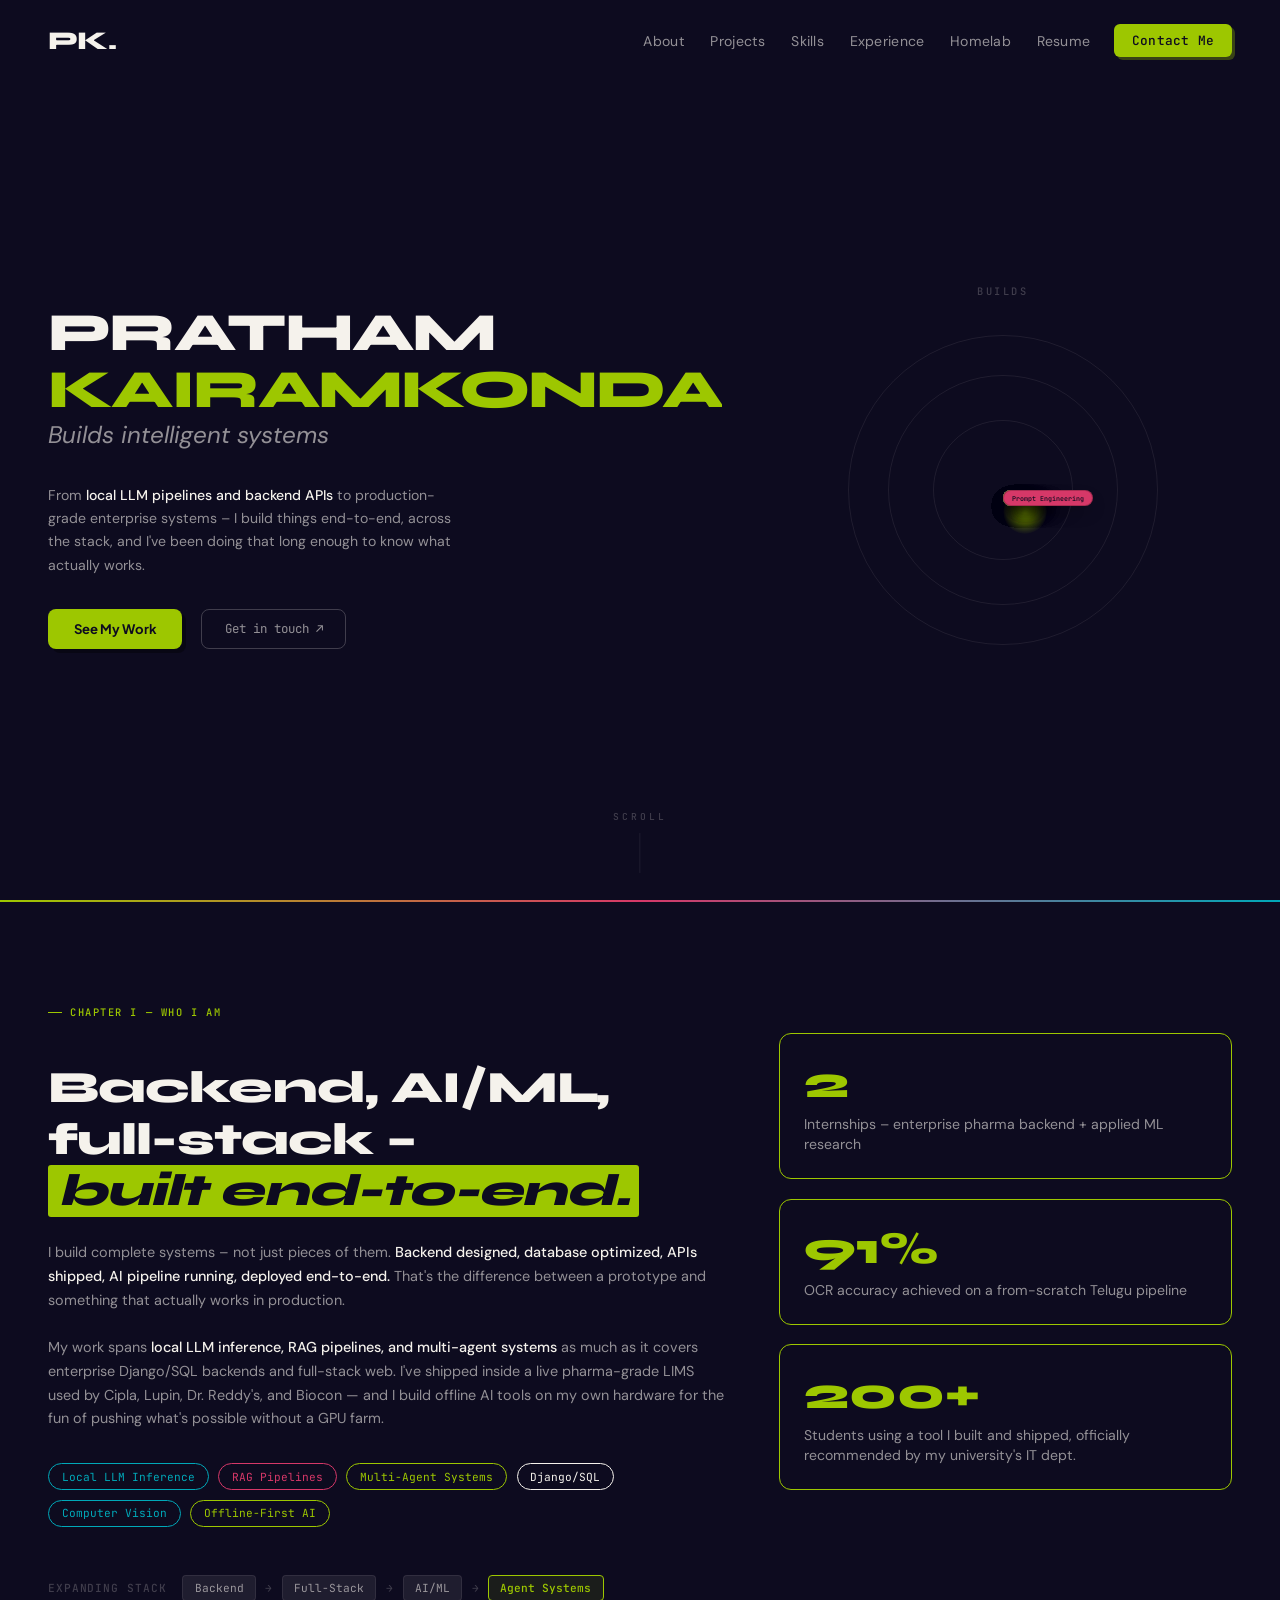
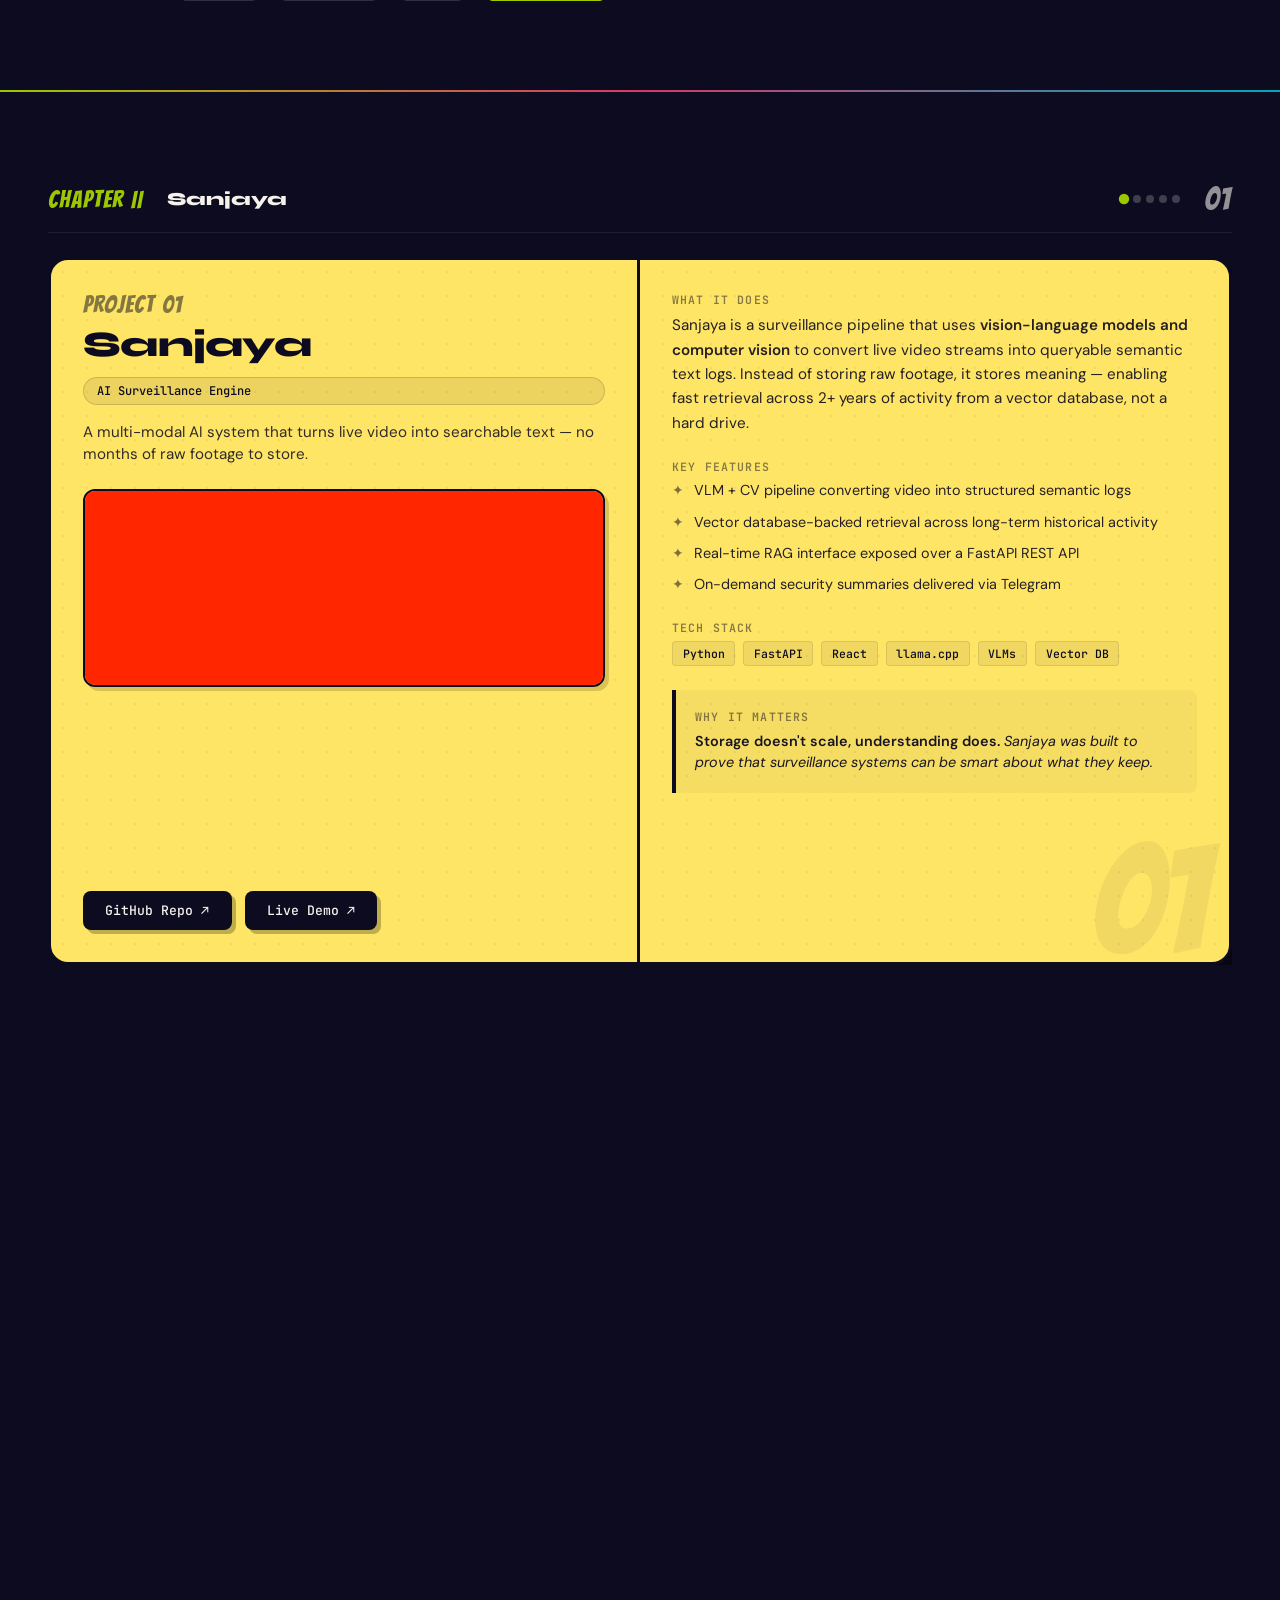
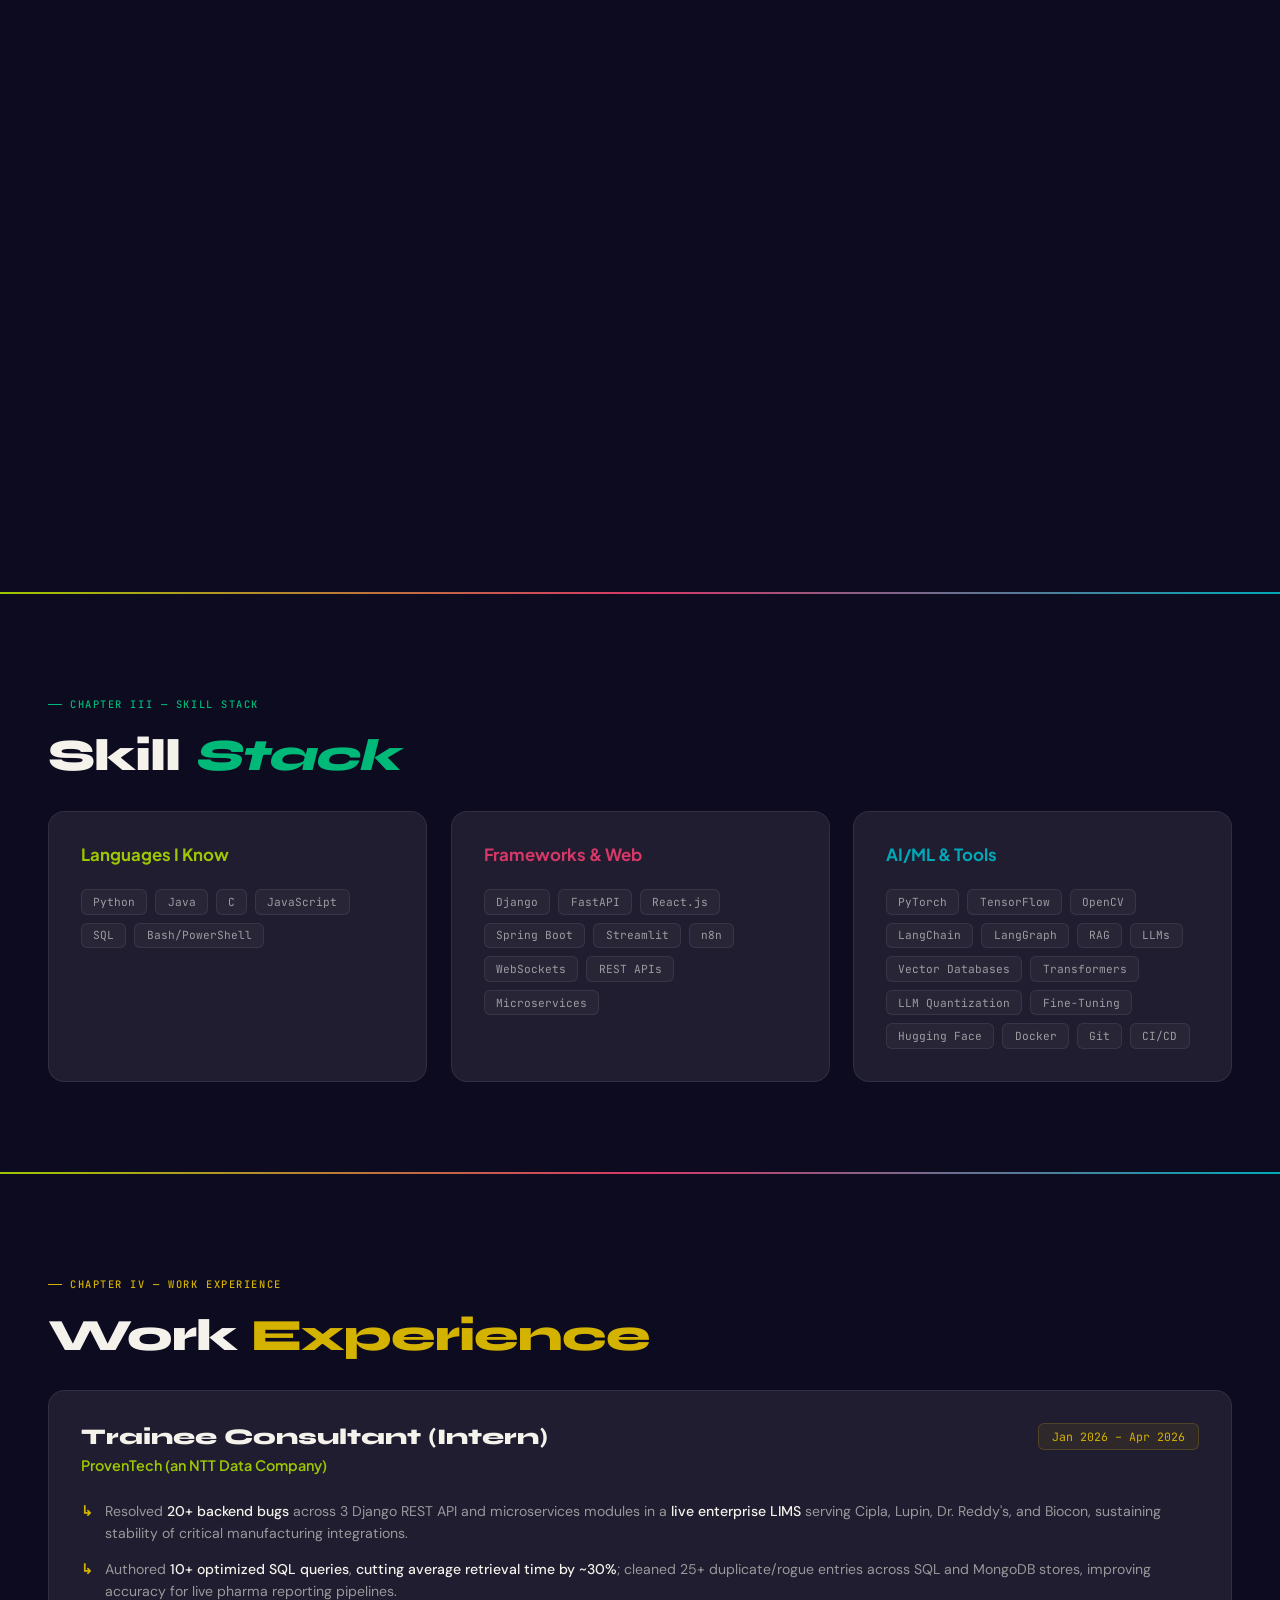
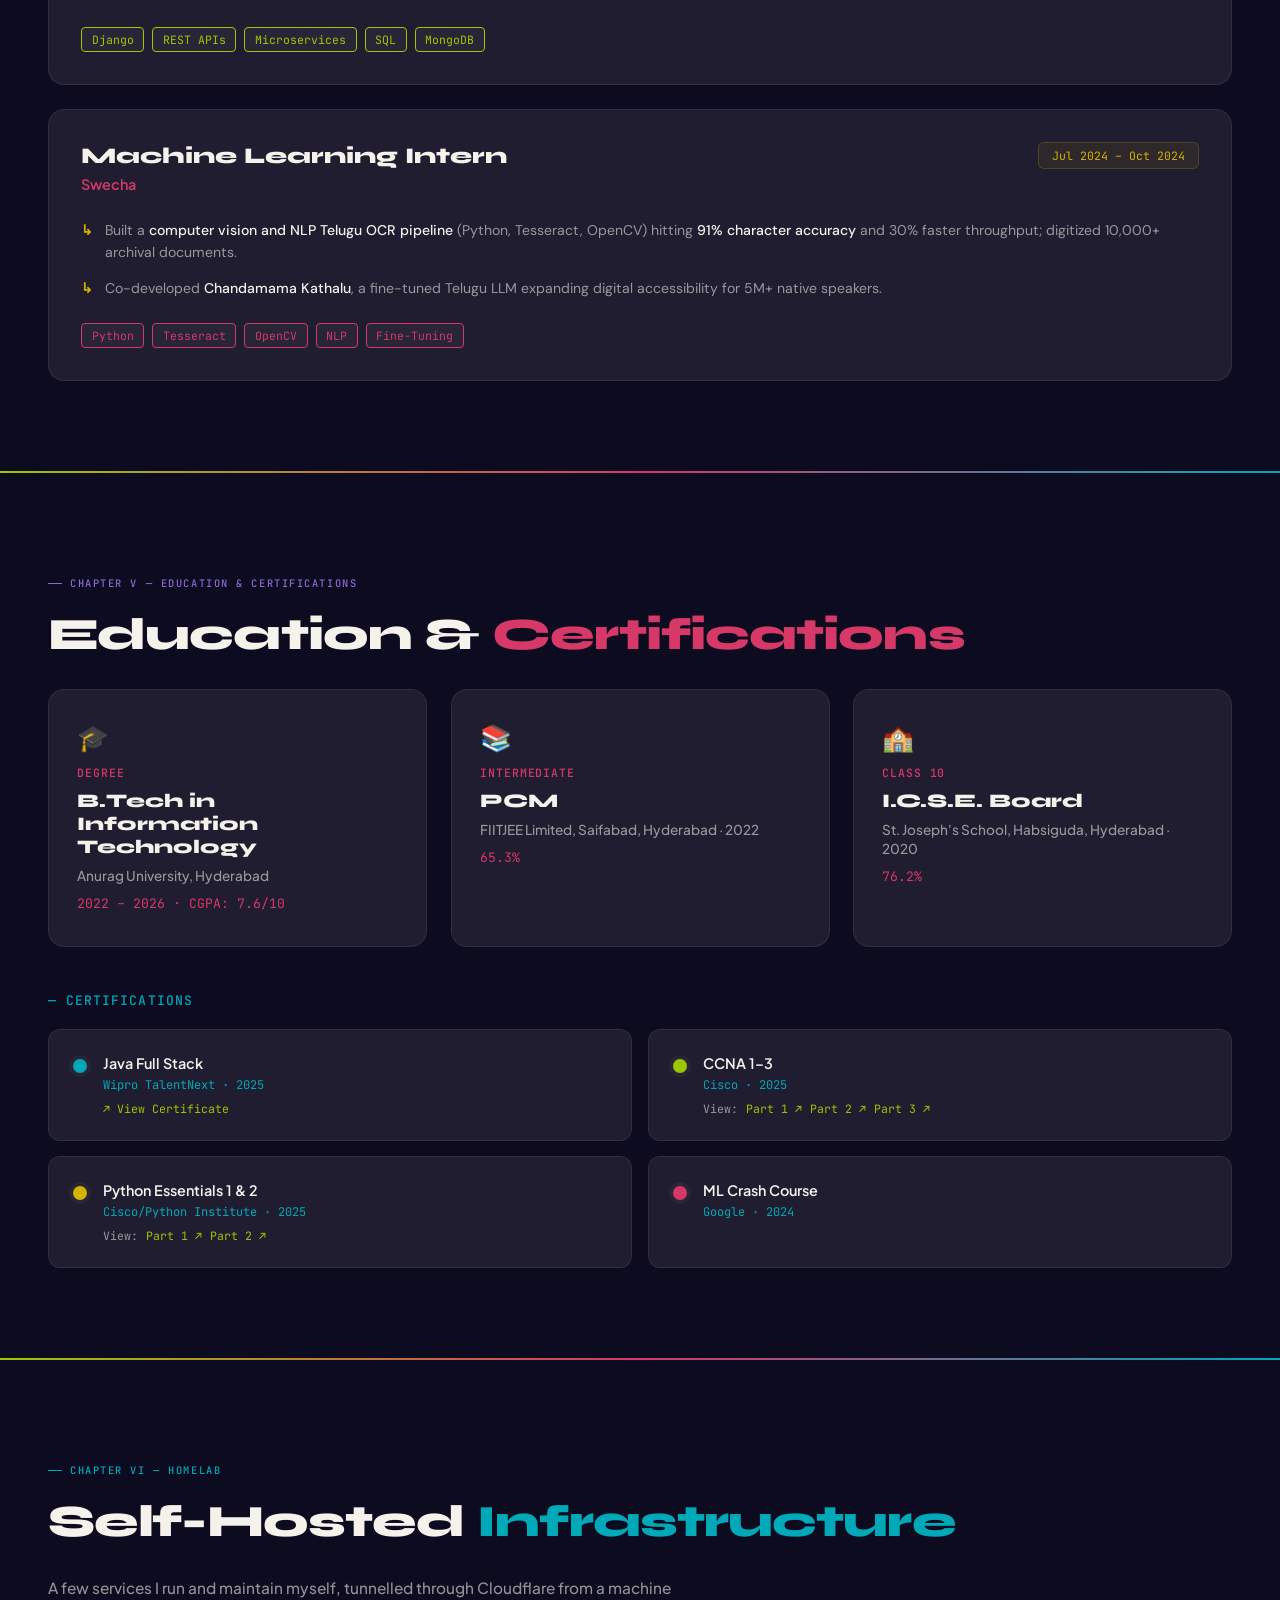
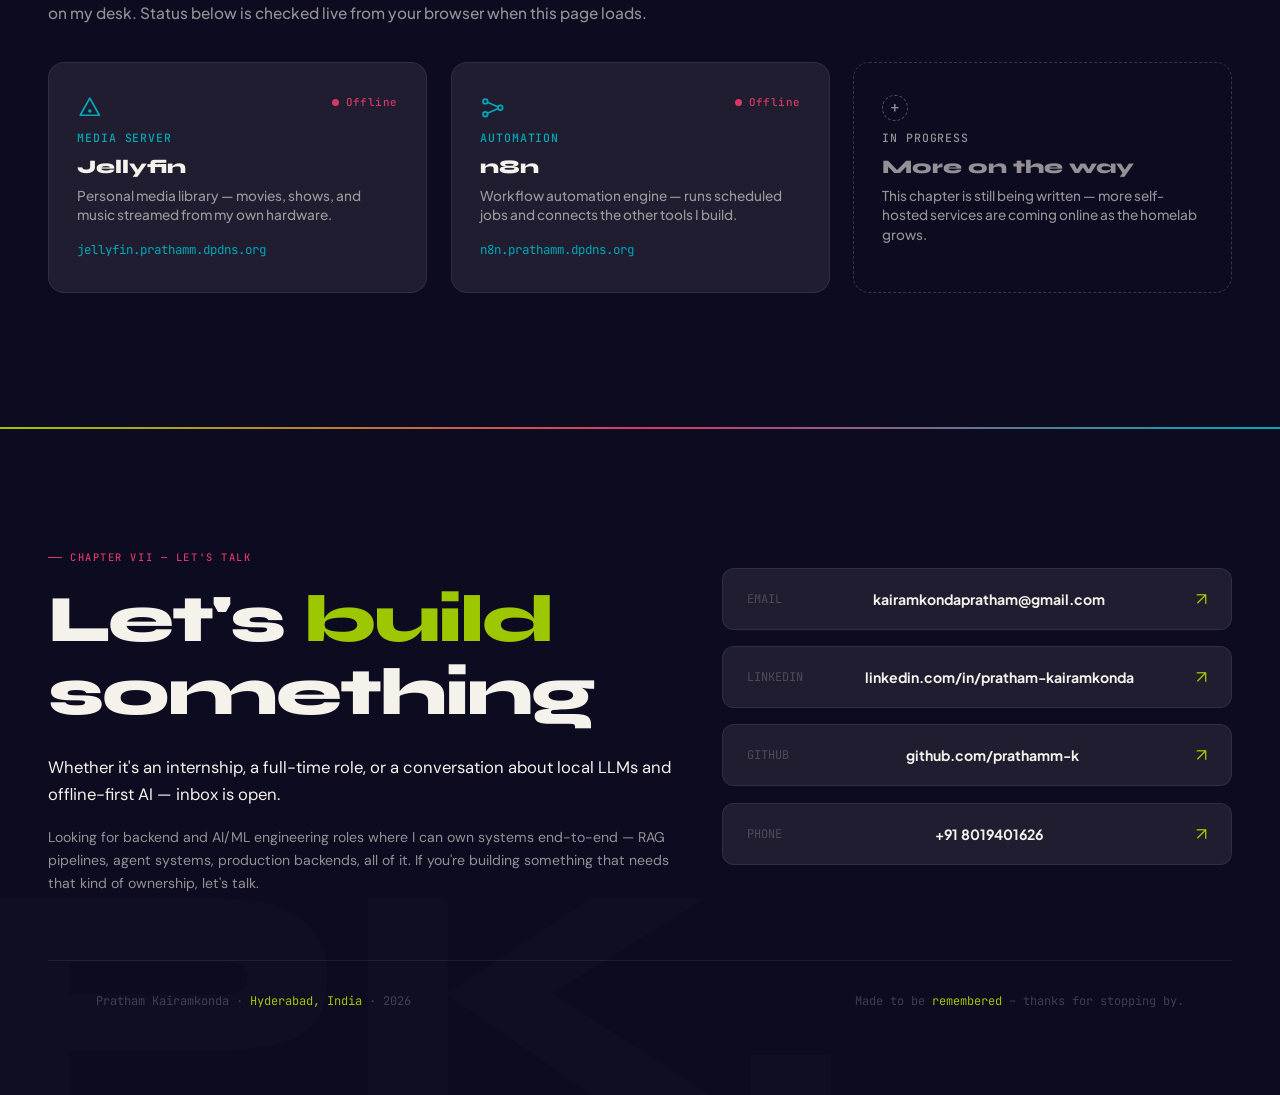
==== commit 4d63ccc6: "added demo buttons for project chapter" ====
--- a/index.html
+++ b/index.html
@@ -248,8 +248,12 @@
                 <span>[ Sanjaya System Architecture ]</span>
               </div>
             </div>
-            <a href="https://github.com/prathamm-k/sanjaya" target="_blank" rel="noopener noreferrer"
-              class="pc-btn">View Project ↗</a>
+            <div class="pc-btn-row">
+              <a href="https://github.com/prathamm-k" target="_blank" rel="noopener noreferrer" class="pc-btn">GitHub
+                Repo ↗</a>
+              <a href="https://prathamm.dpdns.org" target="_blank" rel="noopener noreferrer" class="pc-btn">Live Demo
+                ↗</a>
+            </div>
           </div>
           <div class="pcr">
             <div>
@@ -305,8 +309,12 @@
                 <span>[ VocalNote Pipeline Layout ]</span>
               </div>
             </div>
-            <a href="https://github.com/prathamm-k/vocalnote" target="_blank" rel="noopener noreferrer"
-              class="pc-btn">View Project ↗</a>
+            <div class="pc-btn-row">
+              <a href="https://github.com/prathamm-k/VocalNote" target="_blank" rel="noopener noreferrer"
+                class="pc-btn">GitHub Repo ↗</a>
+              <a href="https://prathamm.dpdns.org" target="_blank" rel="noopener noreferrer" class="pc-btn">Live Demo
+                ↗</a>
+            </div>
           </div>
           <div class="pcr">
             <div>
@@ -360,8 +368,12 @@
                 <span>[ CodeLab Workspace Interface ]</span>
               </div>
             </div>
-            <a href="https://github.com/prathamm-k/CodeLab-Collaborative-Code-Editor" target="_blank"
-              rel="noopener noreferrer" class="pc-btn">View Project ↗</a>
+            <div class="pc-btn-row">
+              <a href="https://github.com/prathamm-k/CodeLab-Collaborative-Code-Editor" target="_blank"
+                rel="noopener noreferrer" class="pc-btn">GitHub Repo ↗</a>
+              <a href="https://prathamm.dpdns.org" target="_blank" rel="noopener noreferrer" class="pc-btn">Live Demo
+                ↗</a>
+            </div>
           </div>
           <div class="pcr">
             <div>
@@ -399,13 +411,13 @@
           </div>
         </div>
 
-        <!-- Project 04: Chandamama Kathalu -->
+        <!-- Project 04: Telugu-OCR -->
         <div class="pcard p4 future">
           <div class="pcl">
             <div>
               <div class="cwm">04</div>
               <div class="pc-num">PROJECT 04</div>
-              <h3 class="pc-title">Chandamama Kathalu</h3>
+              <h3 class="pc-title">Telugu-OCR Pipeline</h3>
               <div class="pc-type">Telugu OCR + Fine-Tuned LM</div>
               <p class="pc-one-liner">A from-scratch OCR + LLM pipeline built to make Telugu content digitally
                 accessible for 5M+ native speakers.</p>
@@ -417,8 +429,12 @@
                 <span>[ Telugu OCR Pipeline ]</span>
               </div>
             </div>
-            <a href="https://github.com/prathamm-k/chandamama-kathalu" target="_blank" rel="noopener noreferrer"
-              class="pc-btn">View Project ↗</a>
+            <div class="pc-btn-row">
+              <a href="https://github.com/prathamm-k/Telugu-OCR" target="_blank" rel="noopener noreferrer"
+                class="pc-btn">GitHub Repo ↗</a>
+              <a href="https://prathamm.dpdns.org" target="_blank" rel="noopener noreferrer" class="pc-btn">Live Demo
+                ↗</a>
+            </div>
           </div>
           <div class="pcr">
             <div>
@@ -473,8 +489,12 @@
                 <span>[ Belirix Edge Device Deployment ]</span>
               </div>
             </div>
-            <a href="https://github.com/prathamm-k/belirix" target="_blank" rel="noopener noreferrer"
-              class="pc-btn">View Project ↗</a>
+            <div class="pc-btn-row">
+              <a href="https://github.com/prathamm-k/Belirix" target="_blank" rel="noopener noreferrer"
+                class="pc-btn">GitHub Repo ↗</a>
+              <a href="https://prathamm.dpdns.org" target="_blank" rel="noopener noreferrer" class="pc-btn">Live
+                Demo ↗</a>
+            </div>
           </div>
           <div class="pcr">
             <div>
@@ -741,8 +761,8 @@
 
     <div class="hl-row">
       <!-- Jellyfin -->
-      <a href="https://jellyfin.prathamm.dpdns.org" target="_blank" rel="noopener noreferrer"
-        class="hl-card rv" data-d="1" data-hl-check="https://jellyfin.prathamm.dpdns.org/health">
+      <a href="https://jellyfin.prathamm.dpdns.org" target="_blank" rel="noopener noreferrer" class="hl-card rv"
+        data-d="1" data-hl-check="https://jellyfin.prathamm.dpdns.org/health">
         <div class="hl-top">
           <span class="hl-icon" aria-hidden="true">
             <svg viewBox="0 0 24 24" fill="none" xmlns="http://www.w3.org/2000/svg">
@@ -762,16 +782,15 @@
       </a>
 
       <!-- n8n -->
-      <a href="https://n8n.prathamm.dpdns.org" target="_blank" rel="noopener noreferrer"
-        class="hl-card rv" data-d="2" data-hl-check="https://n8n.prathamm.dpdns.org/healthz">
+      <a href="https://n8n.prathamm.dpdns.org" target="_blank" rel="noopener noreferrer" class="hl-card rv" data-d="2"
+        data-hl-check="https://n8n.prathamm.dpdns.org/healthz">
         <div class="hl-top">
           <span class="hl-icon" aria-hidden="true">
             <svg viewBox="0 0 24 24" fill="none" xmlns="http://www.w3.org/2000/svg">
               <circle cx="5" cy="6" r="2.2" stroke="var(--cyan)" stroke-width="1.6" />
               <circle cx="19" cy="12" r="2.2" stroke="var(--cyan)" stroke-width="1.6" />
               <circle cx="5" cy="18" r="2.2" stroke="var(--cyan)" stroke-width="1.6" />
-              <path d="M7 6.8 17 11.3M7 17.2 17 12.7" stroke="var(--cyan)" stroke-width="1.6"
-                stroke-linecap="round" />
+              <path d="M7 6.8 17 11.3M7 17.2 17 12.7" stroke="var(--cyan)" stroke-width="1.6" stroke-linecap="round" />
             </svg>
           </span>
           <span class="hl-status" data-hl-status="n8n">
--- a/style.css
+++ b/style.css
@@ -1236,6 +1236,18 @@
   box-shadow: 5px 6px 0 rgba(0, 0, 0, 0.3);
 }
 
+.pc-btn-row {
+  display: flex;
+  flex-wrap: wrap;
+  gap: 0.8rem;
+  margin-top: auto;
+  flex-shrink: 0;
+}
+ 
+.pc-btn-row .pc-btn {
+  margin-top: 0;
+}
+
 /* Right Column (.pcr) */
 .pcr {
   padding: clamp(1.5rem, 2.5vw, 2.5rem);
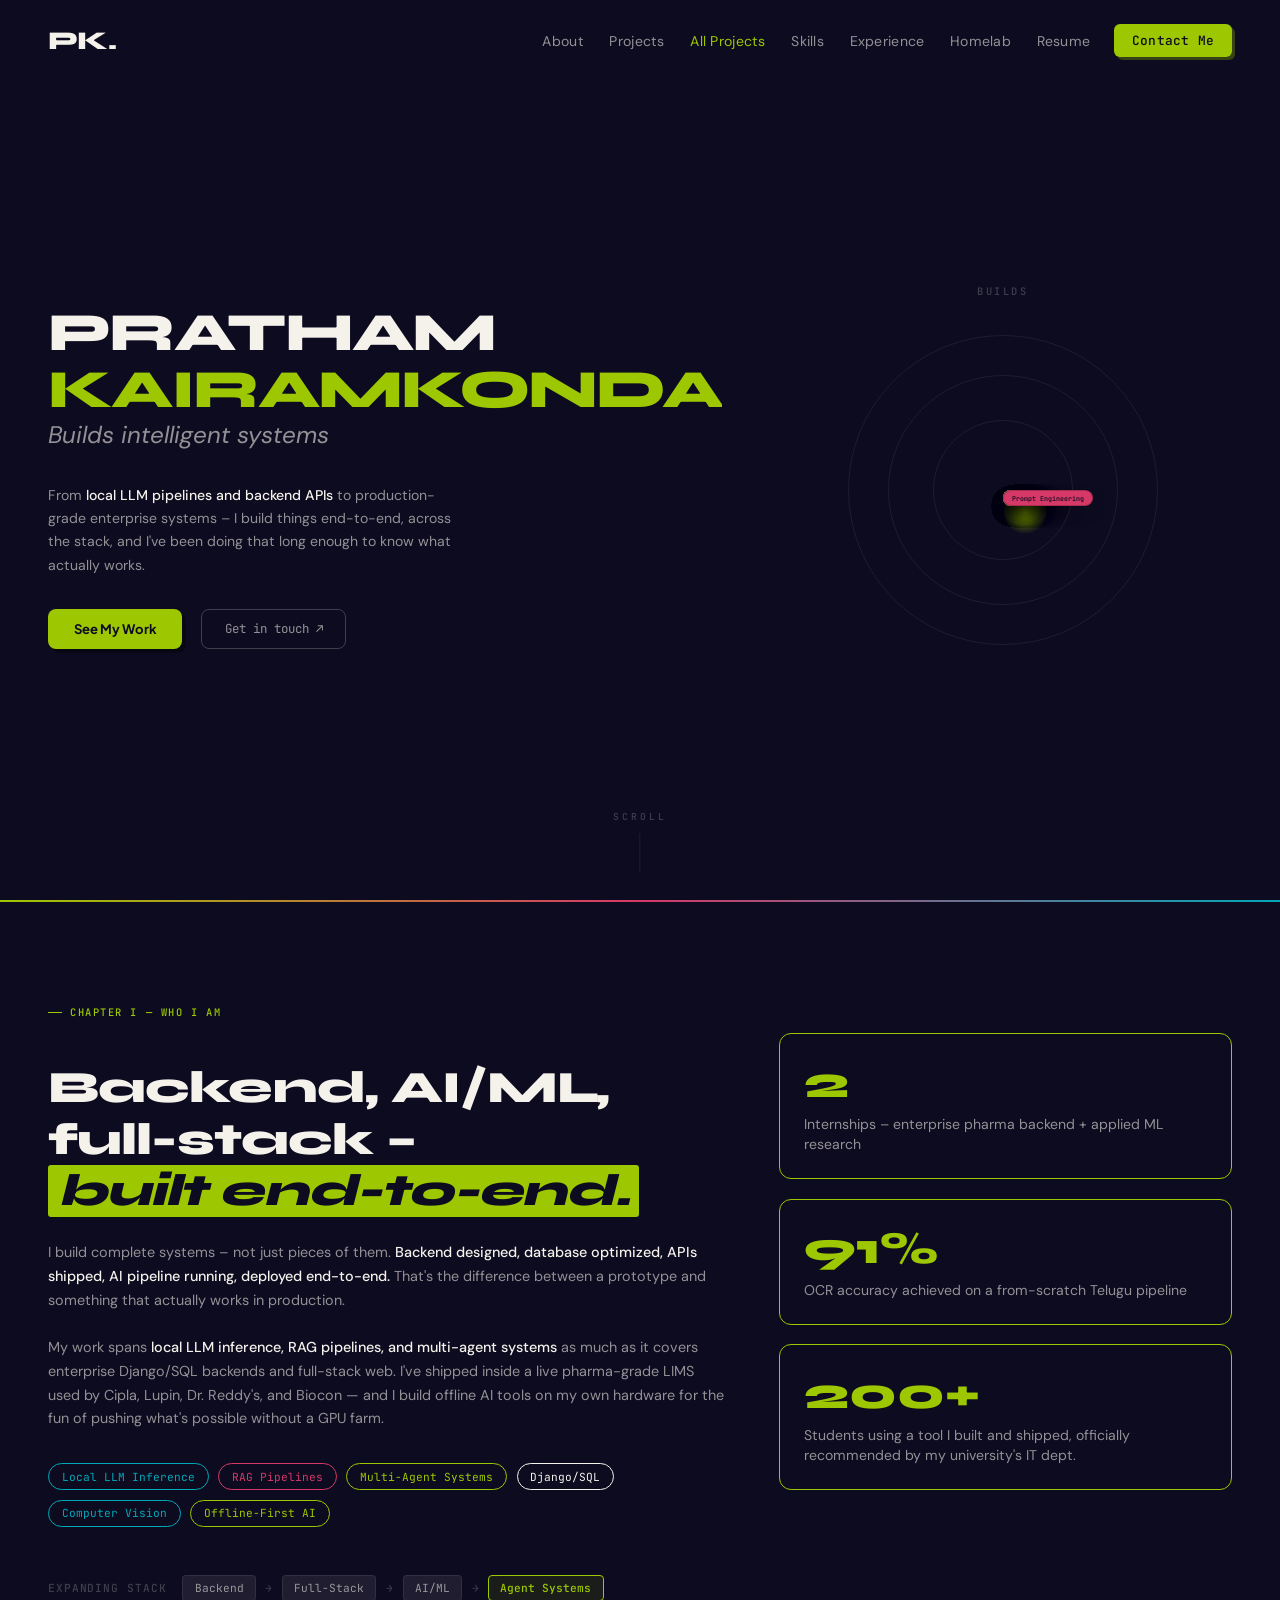
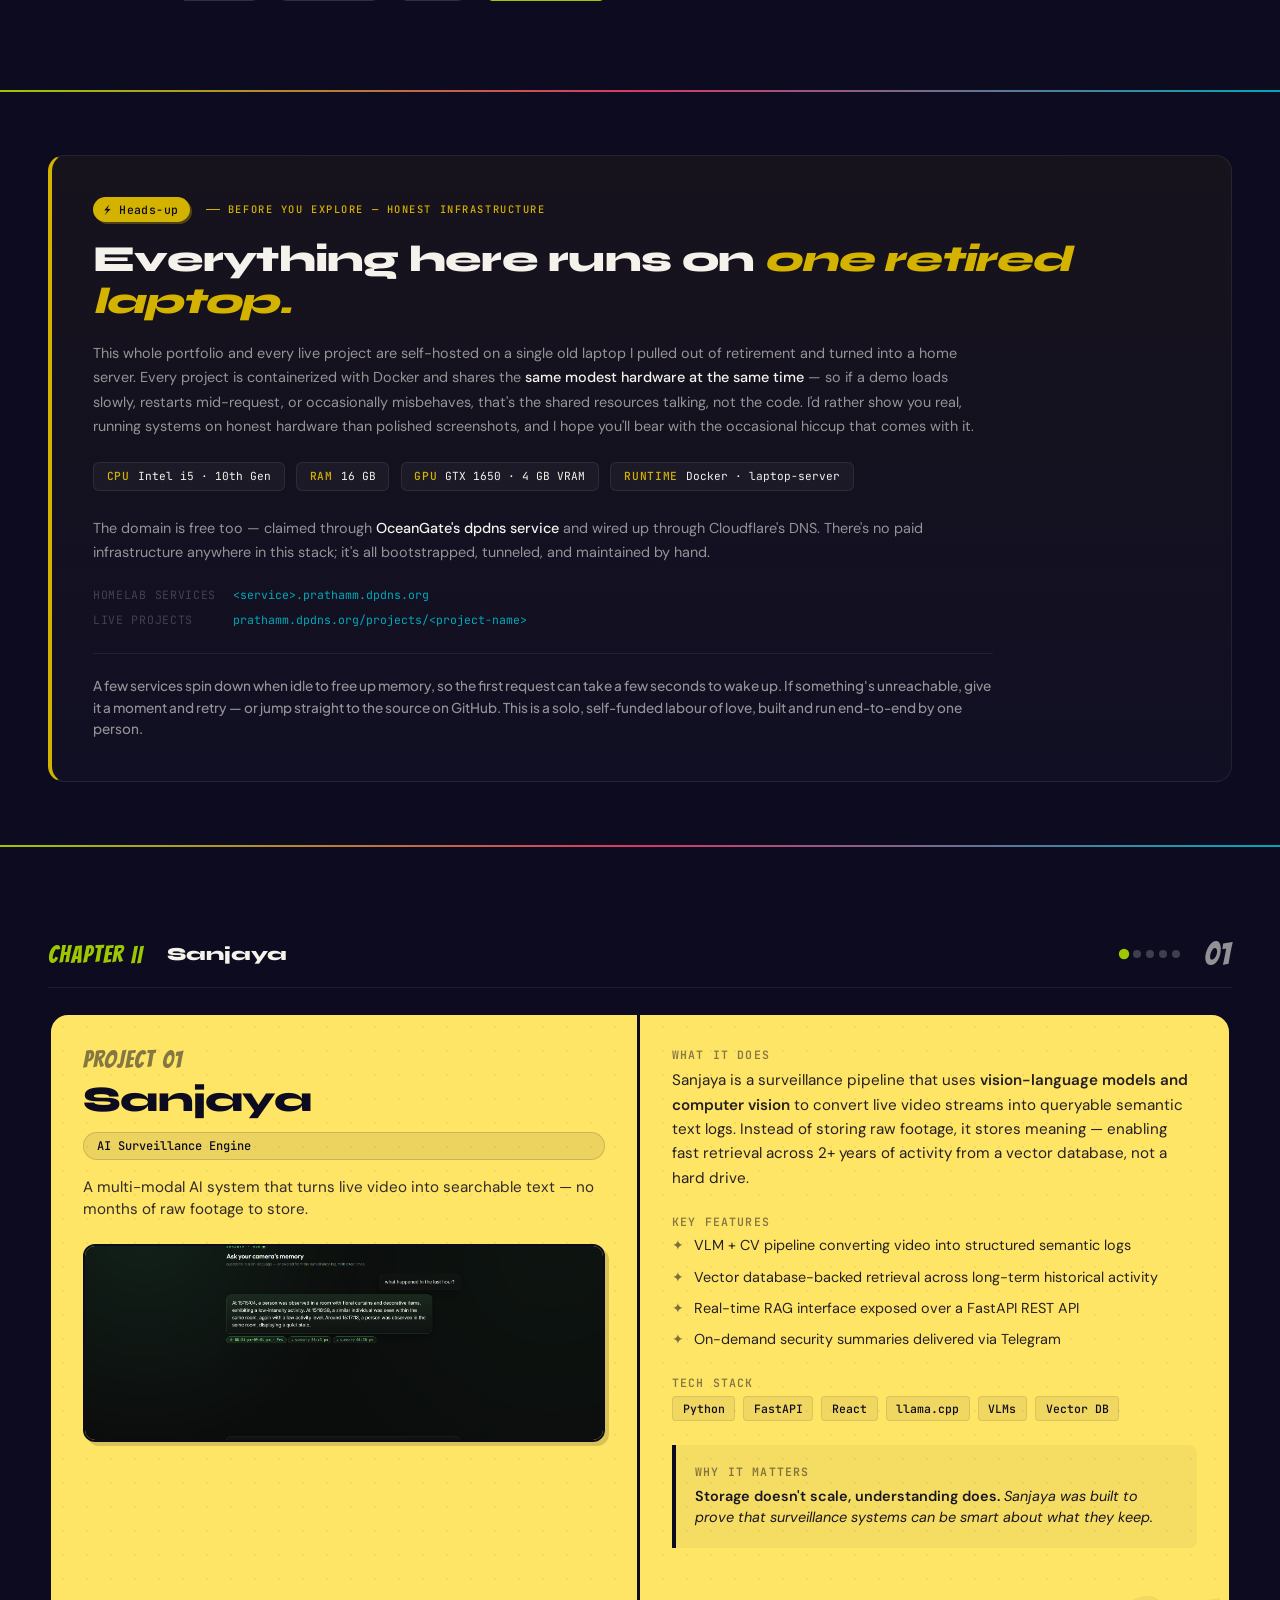
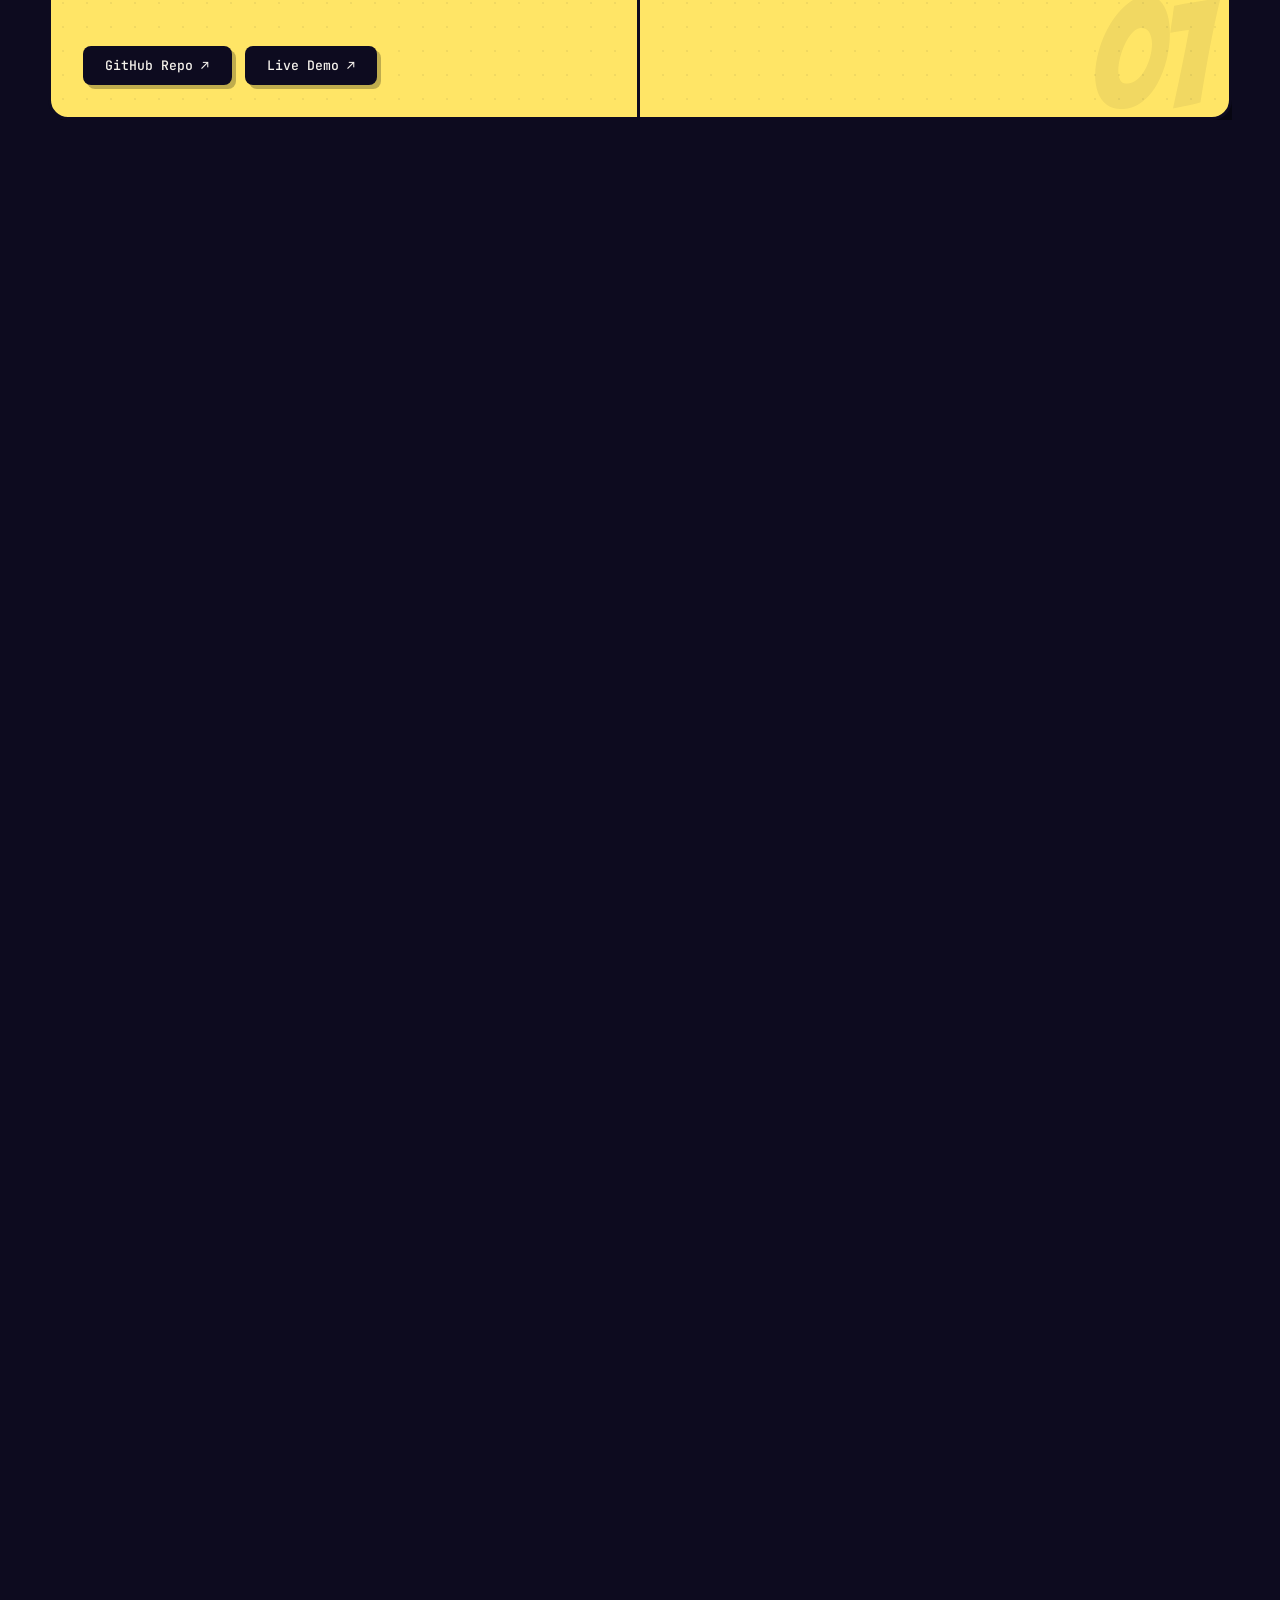
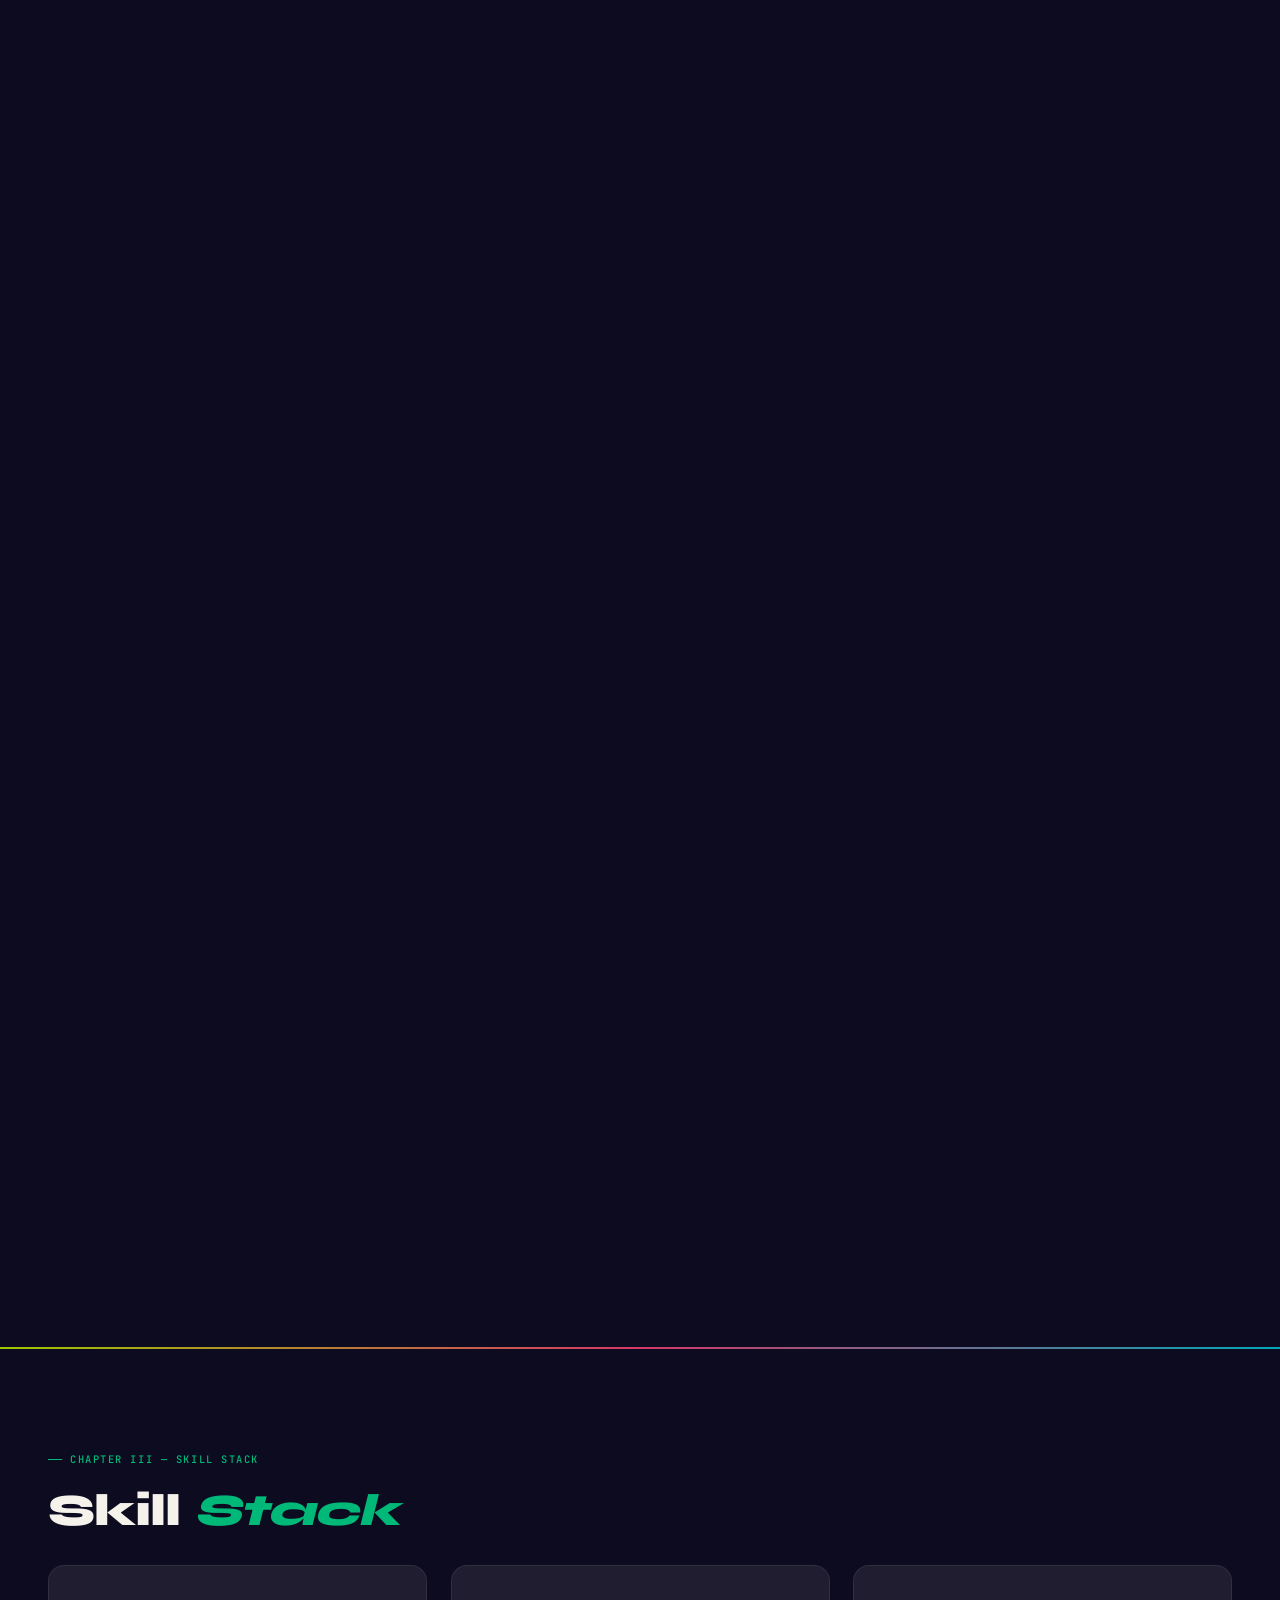
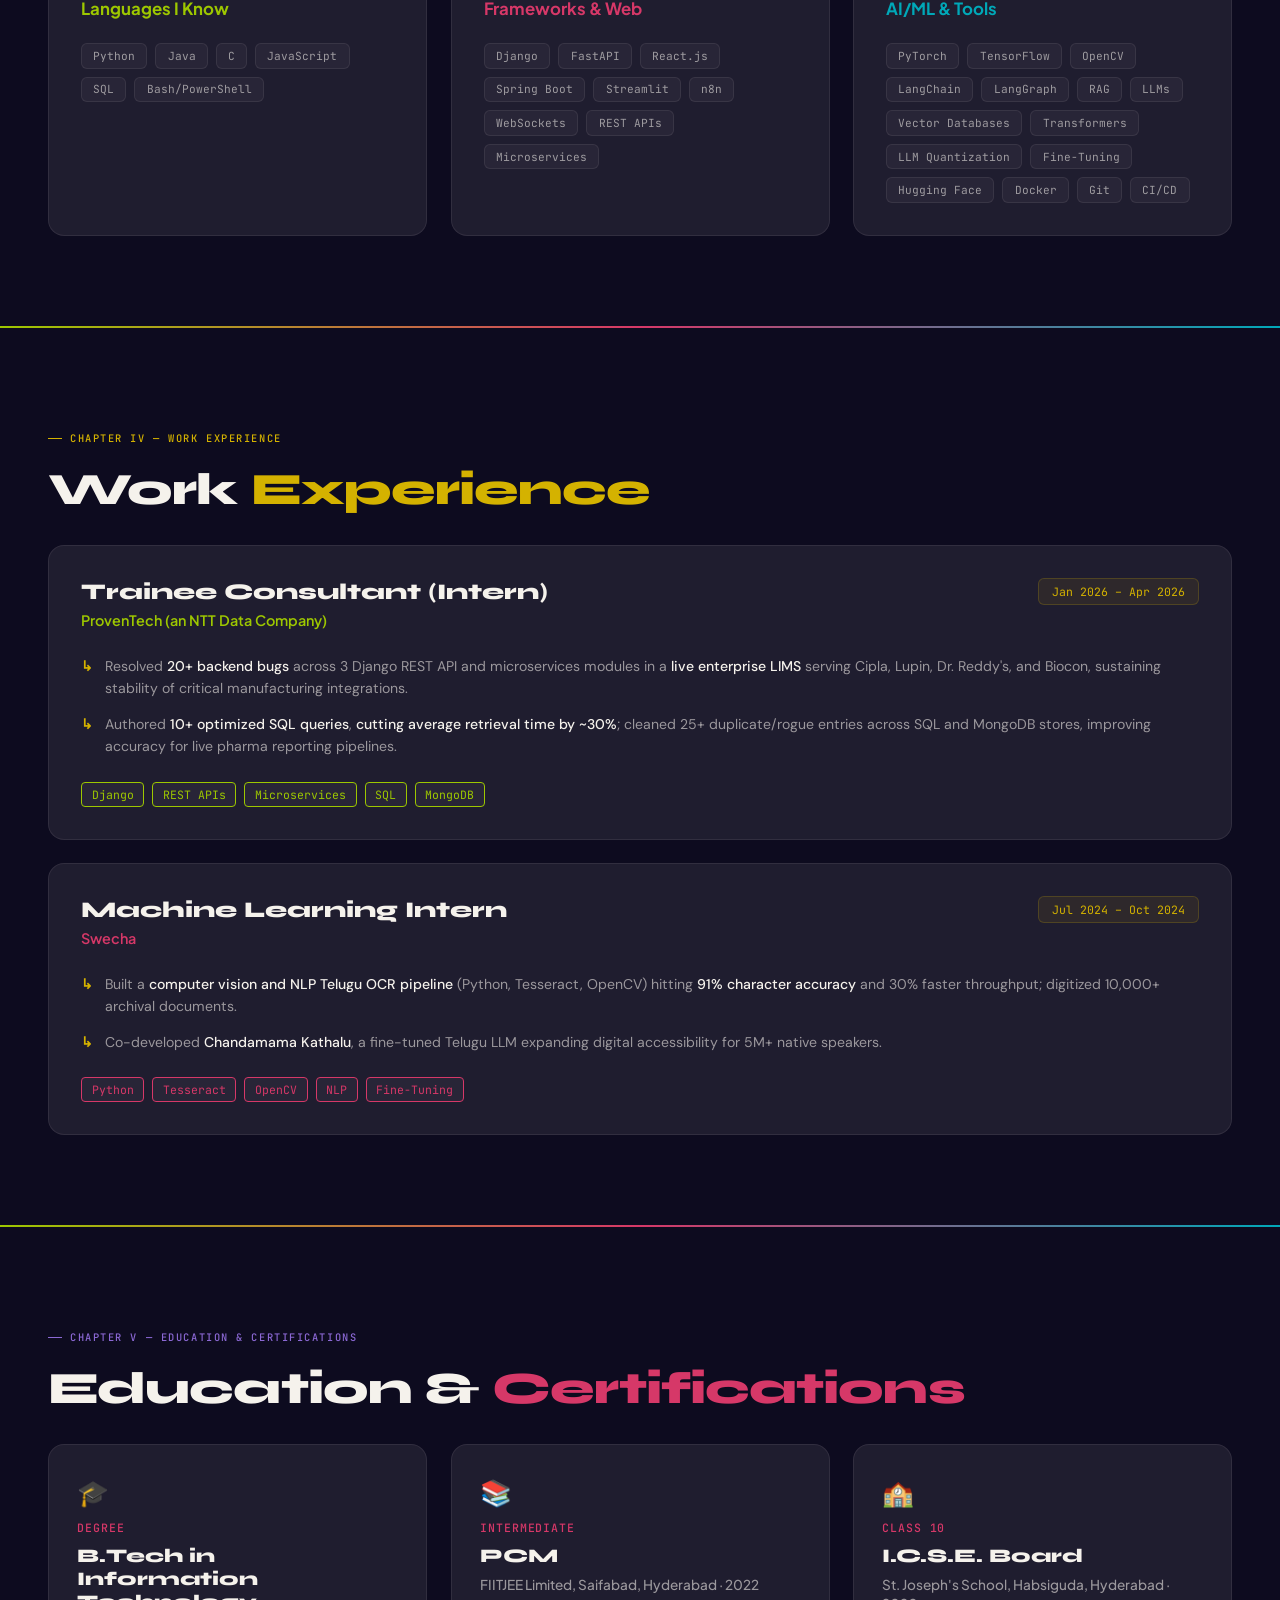
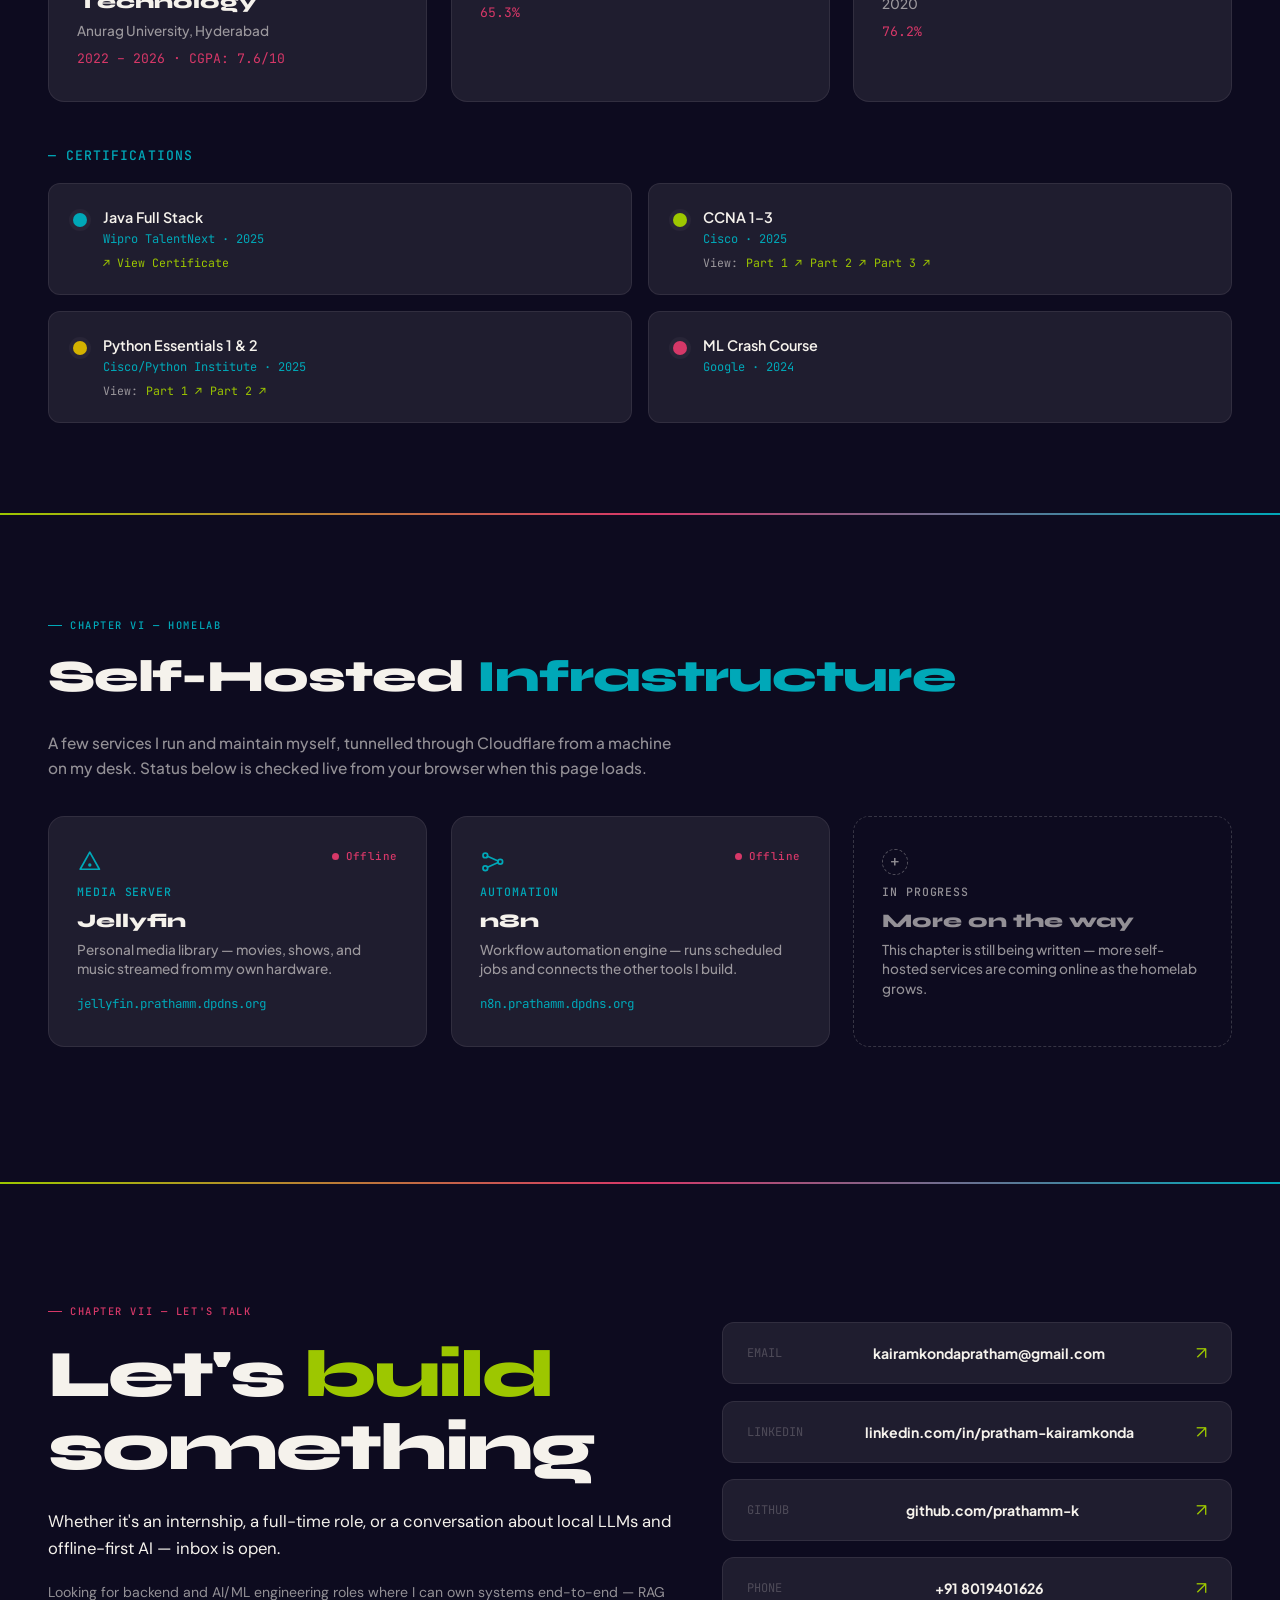
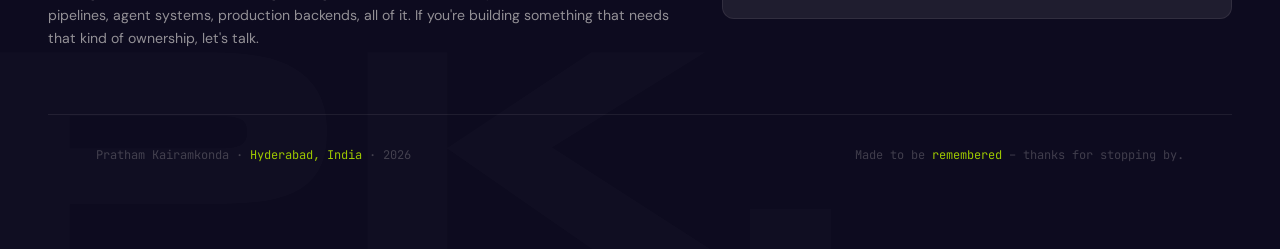
==== commit 65a6130e: "added projects page, updated links" ====
--- a/index.html
+++ b/index.html
@@ -50,6 +50,7 @@
     <div class="nav-links">
       <a href="#about">About</a>
       <a href="#proj-wrap">Projects</a>
+      <a href="/projects" class="nav-all-proj">All Projects</a>
       <a href="#skills">Skills</a>
       <a href="#experience">Experience</a>
       <a href="#homelab">Homelab</a>
@@ -66,6 +67,7 @@
   <div class="mmenu">
     <a href="#about" class="mmenu-link">About</a>
     <a href="#proj-wrap" class="mmenu-link">Projects</a>
+    <a href="/projects" class="mmenu-link">All Projects</a>
     <a href="#skills" class="mmenu-link">Skills</a>
     <a href="#experience" class="mmenu-link">Experience</a>
     <button type="button" class="mmenu-link mmenu-doc-link" data-doc="resume" data-doc-url="resume.pdf"
@@ -206,6 +208,48 @@
   <div class="rdiv"></div>
 
   <!-- ============================================================ -->
+  <!-- INFRASTRUCTURE NOTE — read before exploring the projects -->
+  <!-- ============================================================ -->
+  <section id="infra-note" aria-label="A note on infrastructure">
+    <div class="note-card rv">
+      <div class="note-head">
+        <span class="note-badge">⚡ Heads-up</span>
+        <div class="chapter-label note-label">Before You Explore — Honest Infrastructure</div>
+      </div>
+      <h2 class="note-heading rv" data-d="1">Everything here runs on <span class="note-hl">one retired laptop.</span></h2>
+
+      <p class="note-p rv" data-d="2">This whole portfolio and every live project are self-hosted on a single old
+        laptop I pulled out of retirement and turned into a home server. Every project is containerized with Docker and
+        shares the <strong>same modest hardware at the same time</strong> — so if a demo loads slowly, restarts
+        mid-request, or occasionally misbehaves, that's the shared resources talking, not the code. I'd rather show you
+        real, running systems on honest hardware than polished screenshots, and I hope you'll bear with the occasional
+        hiccup that comes with it.</p>
+
+      <div class="note-specs rv" data-d="2">
+        <span class="note-spec"><span class="ns-k">CPU</span> Intel i5 · 10th Gen</span>
+        <span class="note-spec"><span class="ns-k">RAM</span> 16 GB</span>
+        <span class="note-spec"><span class="ns-k">GPU</span> GTX 1650 · 4 GB VRAM</span>
+        <span class="note-spec"><span class="ns-k">RUNTIME</span> Docker · laptop-server</span>
+      </div>
+
+      <p class="note-p rv" data-d="3">The domain is free too — claimed through <strong>OceanGate's dpdns service</strong>
+        and wired up through Cloudflare's DNS. There's no paid infrastructure anywhere in this stack; it's all
+        bootstrapped, tunneled, and maintained by hand.</p>
+
+      <div class="note-urls rv" data-d="3">
+        <div class="note-url"><span class="nu-k">Homelab services</span><span class="nu-v">&lt;service&gt;.prathamm.dpdns.org</span></div>
+        <div class="note-url"><span class="nu-k">Live projects</span><span class="nu-v">prathamm.dpdns.org/projects/&lt;project-name&gt;</span></div>
+      </div>
+
+      <p class="note-foot rv" data-d="4">A few services spin down when idle to free up memory, so the first request can
+        take a few seconds to wake up. If something's unreachable, give it a moment and retry — or jump straight to the
+        source on GitHub. This is a solo, self-funded labour of love, built and run end-to-end by one person.</p>
+    </div>
+  </section>
+
+  <div class="rdiv"></div>
+
+  <!-- ============================================================ -->
   <!-- PROJECTS (spec §7) — Chapter II — NOT a <section> -->
   <!-- ============================================================ -->
   <div id="proj-wrap">
@@ -242,16 +286,16 @@
                 raw footage to store.</p>
             </div>
             <div class="pc-img-box">
-              <img src="assets/Project-1.png" alt="Sanjaya System Architecture" class="pc-img" loading="lazy"
+              <img src="assets/Project-1-Sanjaya.png" alt="Sanjaya System Architecture" class="pc-img" loading="lazy"
                 onerror="this.style.display='none'; this.nextElementSibling.style.display='flex';">
               <div class="pc-placeholder-img" style="background-color:rgba(13,11,31,0.05); display:none;">
                 <span>[ Sanjaya System Architecture ]</span>
               </div>
             </div>
             <div class="pc-btn-row">
-              <a href="https://github.com/prathamm-k" target="_blank" rel="noopener noreferrer" class="pc-btn">GitHub
+              <a href="https://github.com/prathamm-k/Sanjaya" target="_blank" rel="noopener noreferrer" class="pc-btn">GitHub
                 Repo ↗</a>
-              <a href="https://prathamm.dpdns.org" target="_blank" rel="noopener noreferrer" class="pc-btn">Live Demo
+              <a href="https://prathamm.dpdns.org/projects/sanjaya" target="_blank" rel="noopener noreferrer" class="pc-btn">Live Demo
                 ↗</a>
             </div>
           </div>
@@ -312,7 +356,8 @@
             <div class="pc-btn-row">
               <a href="https://github.com/prathamm-k/VocalNote" target="_blank" rel="noopener noreferrer"
                 class="pc-btn">GitHub Repo ↗</a>
-              <a href="https://prathamm.dpdns.org" target="_blank" rel="noopener noreferrer" class="pc-btn">Live Demo
+              <a href="https://prathamm.dpdns.org/projects/vocalnote/" target="_blank" rel="noopener noreferrer"
+                class="pc-btn">Live Demo
                 ↗</a>
             </div>
           </div>
@@ -362,7 +407,7 @@
               </p>
             </div>
             <div class="pc-img-box">
-              <img src="assets/Project-3.png" alt="CodeLab Workspace Interface" class="pc-img" loading="lazy"
+              <img src="assets/Project-3-CodeLab.png" alt="CodeLab Workspace Interface" class="pc-img" loading="lazy"
                 onerror="this.style.display='none'; this.nextElementSibling.style.display='flex';">
               <div class="pc-placeholder-img" style="background-color:rgba(13,11,31,0.05); display:none;">
                 <span>[ CodeLab Workspace Interface ]</span>
@@ -371,7 +416,8 @@
             <div class="pc-btn-row">
               <a href="https://github.com/prathamm-k/CodeLab-Collaborative-Code-Editor" target="_blank"
                 rel="noopener noreferrer" class="pc-btn">GitHub Repo ↗</a>
-              <a href="https://prathamm.dpdns.org" target="_blank" rel="noopener noreferrer" class="pc-btn">Live Demo
+              <a href="https://prathamm.dpdns.org/projects/codelab/" target="_blank" rel="noopener noreferrer"
+                class="pc-btn">Live Demo
                 ↗</a>
             </div>
           </div>
@@ -423,7 +469,7 @@
                 accessible for 5M+ native speakers.</p>
             </div>
             <div class="pc-img-box">
-              <img src="assets/Project-4.png" alt="Telugu OCR Pipeline" class="pc-img" loading="lazy"
+              <img src="assets/Project-4-Telugu-OCR.png" alt="Telugu OCR Pipeline" class="pc-img" loading="lazy"
                 onerror="this.style.display='none'; this.nextElementSibling.style.display='flex';">
               <div class="pc-placeholder-img" style="background-color:rgba(13,11,31,0.05); display:none;">
                 <span>[ Telugu OCR Pipeline ]</span>
@@ -432,7 +478,7 @@
             <div class="pc-btn-row">
               <a href="https://github.com/prathamm-k/Telugu-OCR" target="_blank" rel="noopener noreferrer"
                 class="pc-btn">GitHub Repo ↗</a>
-              <a href="https://prathamm.dpdns.org" target="_blank" rel="noopener noreferrer" class="pc-btn">Live Demo
+              <a href="https://prathamm.dpdns.org/projects/telugu-ocr" target="_blank" rel="noopener noreferrer" class="pc-btn">Live Demo
                 ↗</a>
             </div>
           </div>
@@ -483,7 +529,7 @@
                 troubleshoot equipment — no internet required.</p>
             </div>
             <div class="pc-img-box">
-              <img src="assets/Project-5.png" alt="Belirix Edge Device Deployment" class="pc-img" loading="lazy"
+              <img src="assets/Project-5-Belirix.png" alt="Belirix Edge Device Deployment" class="pc-img" loading="lazy"
                 onerror="this.style.display='none'; this.nextElementSibling.style.display='flex';">
               <div class="pc-placeholder-img" style="background-color:rgba(13,11,31,0.05); display:none;">
                 <span>[ Belirix Edge Device Deployment ]</span>
@@ -492,7 +538,8 @@
             <div class="pc-btn-row">
               <a href="https://github.com/prathamm-k/Belirix" target="_blank" rel="noopener noreferrer"
                 class="pc-btn">GitHub Repo ↗</a>
-              <a href="https://prathamm.dpdns.org" target="_blank" rel="noopener noreferrer" class="pc-btn">Live
+              <a href="https://prathamm.dpdns.org/projects/belirix/" target="_blank" rel="noopener noreferrer"
+                class="pc-btn">Live
                 Demo ↗</a>
             </div>
           </div>
@@ -516,7 +563,7 @@
             <div>
               <span class="pcr-label">Tech Stack</span>
               <div class="pcr-chips">
-                <span class="pcr-chip">MiniCPM-V</span>
+                <span class="pcr-chip">MiniCPM-V4.6</span>
                 <span class="pcr-chip">FastAPI</span>
                 <span class="pcr-chip">React</span>
                 <span class="pcr-chip">Docker</span>
--- a/style.css
+++ b/style.css
@@ -2457,4 +2457,422 @@
   .doc-modal {
     display: none !important;
   }
+}
+
+/* ===================================================================
+   "All Projects" nav link — the one cross-page link in the bar
+   =================================================================== */
+.nav-links a.nav-all-proj {
+  color: var(--lime);
+}
+
+.nav-links a.nav-all-proj::after {
+  background: var(--lime);
+}
+
+/* Active page state (used on projects.html) */
+.nav-links a.nav-all-proj.active,
+.nav-links a.active {
+  color: var(--w);
+}
+
+.nav-links a.nav-all-proj.active::after,
+.nav-links a.active::after {
+  transform: scaleX(1);
+  transform-origin: left;
+}
+
+/* ===================================================================
+   INFRASTRUCTURE NOTE — advisory band above the Projects chapter
+   Amber/volt accent = "heads-up", matching the site's token palette.
+   =================================================================== */
+#infra-note {
+  padding: clamp(3.5rem, 7vh, 5.5rem) clamp(1.5rem, 4vw, 3rem);
+  max-width: 1280px;
+  margin: 0 auto;
+  width: 100%;
+}
+
+.note-card {
+  background: linear-gradient(180deg, rgba(212, 178, 0, .05), rgba(245, 242, 236, .02));
+  border: 1.5px solid var(--wdd);
+  border-left: 4px solid var(--volt);
+  border-radius: 16px;
+  padding: clamp(1.6rem, 3.2vw, 2.6rem);
+}
+
+.note-head {
+  display: flex;
+  align-items: center;
+  gap: 1rem;
+  flex-wrap: wrap;
+  margin-bottom: 1rem;
+}
+
+.note-badge {
+  font-family: var(--mono);
+  font-size: .72rem;
+  font-weight: 500;
+  letter-spacing: .04em;
+  color: var(--bg);
+  background: var(--volt);
+  padding: .3rem .7rem;
+  border-radius: 100px;
+  white-space: nowrap;
+  box-shadow: 2px 2px 0 rgba(212, 178, 0, .3);
+}
+
+.note-label {
+  margin: 0;
+  color: var(--volt);
+}
+
+.note-heading {
+  font-family: var(--head);
+  font-size: clamp(1.5rem, 3.2vw, 2.3rem);
+  font-weight: 800;
+  line-height: 1.15;
+  letter-spacing: -.02em;
+  color: var(--w);
+  margin-bottom: 1.2rem;
+}
+
+.note-hl {
+  color: var(--volt);
+  font-style: italic;
+}
+
+.note-p {
+  font-size: clamp(.9rem, 1.1vw, 1rem);
+  line-height: 1.7;
+  color: var(--wm);
+  max-width: 900px;
+  margin-bottom: 1.4rem;
+}
+
+.note-p strong {
+  color: var(--w);
+  font-weight: 500;
+}
+
+.note-specs {
+  display: flex;
+  flex-wrap: wrap;
+  gap: .7rem;
+  margin-bottom: 1.6rem;
+}
+
+.note-spec {
+  font-family: var(--mono);
+  font-size: clamp(.7rem, .85vw, .78rem);
+  color: var(--w);
+  background: rgba(245, 242, 236, .04);
+  border: 1px solid var(--wdd);
+  border-radius: 6px;
+  padding: .4rem .8rem;
+  display: inline-flex;
+  align-items: center;
+  gap: .5rem;
+}
+
+.note-spec .ns-k {
+  color: var(--volt);
+  font-weight: 500;
+  letter-spacing: .06em;
+}
+
+.note-urls {
+  display: flex;
+  flex-direction: column;
+  gap: .6rem;
+  margin-bottom: 1.6rem;
+}
+
+.note-url {
+  display: flex;
+  flex-wrap: wrap;
+  align-items: baseline;
+  gap: .6rem;
+  font-family: var(--mono);
+  font-size: clamp(.72rem, .9vw, .82rem);
+}
+
+.note-url .nu-k {
+  color: var(--wd);
+  text-transform: uppercase;
+  letter-spacing: .06em;
+  min-width: 130px;
+}
+
+.note-url .nu-v {
+  color: var(--cyan);
+  word-break: break-word;
+}
+
+.note-foot {
+  font-family: var(--jak);
+  font-weight: 500;
+  font-size: clamp(.85rem, 1vw, .95rem);
+  line-height: 1.6;
+  color: var(--wm);
+  border-top: 1px solid var(--wdd);
+  padding-top: 1.3rem;
+  max-width: 900px;
+}
+
+/* ===================================================================
+   ALL PROJECTS PAGE (projects.html)
+   Card grid modeled on the Education "edu-card" block so new projects
+   are added by copy-pasting one .proj-card. Follows index.html theme.
+   =================================================================== */
+#all-projects {
+  padding: clamp(7rem, 13vh, 9rem) clamp(1.5rem, 4vw, 3rem) clamp(4rem, 8vh, 6rem);
+  max-width: 1280px;
+  margin: 0 auto;
+  width: 100%;
+  min-height: 70vh;
+}
+
+.ap-heading {
+  font-family: var(--head);
+  font-size: clamp(2rem, 5vw, 3.4rem);
+  font-weight: 800;
+  line-height: 1.1;
+  letter-spacing: -.03em;
+  color: var(--w);
+  margin-bottom: 1rem;
+}
+
+.ap-heading span {
+  color: var(--lime);
+}
+
+.ap-sub {
+  font-family: var(--jak);
+  font-weight: 500;
+  font-size: clamp(.95rem, 1.2vw, 1.08rem);
+  color: var(--wm);
+  max-width: 680px;
+  line-height: 1.6;
+  margin-bottom: clamp(2.2rem, 4.5vh, 3rem);
+}
+
+.ap-back {
+  display: inline-flex;
+  align-items: center;
+  gap: .5rem;
+  font-family: var(--mono);
+  font-size: .82rem;
+  color: var(--wm);
+  margin-bottom: 1.4rem;
+  cursor: none;
+  transition: color .2s var(--ease), transform .2s var(--ease);
+}
+
+.ap-back:hover {
+  color: var(--lime);
+  transform: translateX(-3px);
+}
+
+.ap-grid {
+  display: grid;
+  grid-template-columns: repeat(2, 1fr);
+  gap: 1.5rem;
+}
+
+.proj-card {
+  background: var(--wdd);
+  border: 1.5px solid var(--wdd);
+  border-radius: 16px;
+  padding: 1.75rem;
+  display: flex;
+  flex-direction: column;
+  position: relative;
+  transition: border-color .25s var(--ease), transform .25s var(--ease), box-shadow .25s var(--ease);
+}
+
+.proj-card.rv:hover {
+  border-color: var(--lime);
+  transform: translateY(-5px);
+  box-shadow: 7px 7px 0 rgba(0, 0, 0, .35);
+}
+
+.proj-card-img {
+  height: clamp(150px, 20vh, 200px);
+  border: 1.5px solid var(--wdd);
+  border-radius: 12px;
+  margin-bottom: 1.2rem;
+  overflow: hidden;
+  position: relative;
+  background: rgba(13, 11, 31, .3);
+  flex-shrink: 0;
+}
+
+.proj-card-img img {
+  width: 100%;
+  height: 100%;
+  object-fit: cover;
+  display: block;
+}
+
+.proj-card-ph {
+  width: 100%;
+  height: 100%;
+  display: flex;
+  align-items: center;
+  justify-content: center;
+  font-family: var(--mono);
+  font-size: .75rem;
+  color: var(--wd);
+}
+
+.proj-card-top {
+  display: flex;
+  align-items: center;
+  justify-content: space-between;
+  gap: 1rem;
+  margin-bottom: .7rem;
+}
+
+.proj-num {
+  font-family: var(--mono);
+  font-size: .72rem;
+  font-weight: 500;
+  letter-spacing: .08em;
+  color: var(--lime);
+}
+
+.proj-badge {
+  font-family: var(--mono);
+  font-size: .68rem;
+  color: var(--wm);
+  background: rgba(245, 242, 236, .04);
+  border: 1px solid var(--wdd);
+  padding: .25rem .6rem;
+  border-radius: 100px;
+}
+
+.proj-name {
+  font-family: var(--head);
+  font-size: clamp(1.3rem, 2vw, 1.7rem);
+  font-weight: 800;
+  color: var(--w);
+  line-height: 1.1;
+  margin-bottom: .4rem;
+}
+
+.proj-type {
+  font-family: var(--jak);
+  font-weight: 600;
+  font-size: clamp(.82rem, 1vw, .9rem);
+  color: var(--lime);
+  margin-bottom: .8rem;
+}
+
+.proj-desc {
+  font-size: clamp(.86rem, 1.05vw, .93rem);
+  line-height: 1.6;
+  color: var(--wm);
+  margin-bottom: 1.1rem;
+}
+
+.proj-chips {
+  display: flex;
+  flex-wrap: wrap;
+  gap: .45rem;
+  margin-bottom: 1.4rem;
+}
+
+.proj-chip {
+  font-family: var(--mono);
+  font-size: .7rem;
+  color: var(--wm);
+  background: rgba(245, 242, 236, .04);
+  border: 1px solid var(--wdd);
+  padding: .25rem .6rem;
+  border-radius: 4px;
+}
+
+.proj-btns {
+  display: flex;
+  flex-wrap: wrap;
+  gap: .7rem;
+  margin-top: auto;
+}
+
+.proj-btn {
+  font-family: var(--mono);
+  font-size: .78rem;
+  font-weight: 500;
+  padding: .55rem 1.1rem;
+  border-radius: 8px;
+  display: inline-flex;
+  align-items: center;
+  gap: 6px;
+  cursor: none;
+  transition: transform .2s var(--ease), box-shadow .2s var(--ease), color .2s var(--ease), border-color .2s var(--ease), background .2s var(--ease);
+}
+
+.proj-btn-primary {
+  color: var(--bg);
+  background: var(--lime);
+  box-shadow: 3px 3px 0 rgba(157, 199, 0, .3);
+}
+
+.proj-btn-primary:hover {
+  transform: translateY(-2px);
+  box-shadow: 4px 5px 0 rgba(157, 199, 0, .4);
+}
+
+.proj-btn-ghost {
+  color: var(--wm);
+  border: 1.5px solid var(--wd);
+  background: transparent;
+}
+
+.proj-btn-ghost:hover {
+  color: var(--lime);
+  border-color: var(--lime);
+  transform: translateY(-2px);
+}
+
+/* Placeholder card for projects still being documented */
+.proj-card.proj-card-soon {
+  border-style: dashed;
+  border-color: rgba(245, 242, 236, .18);
+  background: transparent;
+  justify-content: center;
+  align-items: center;
+  text-align: center;
+  min-height: 260px;
+}
+
+.proj-card.proj-card-soon:hover {
+  border-color: rgba(245, 242, 236, .32);
+  transform: none;
+  box-shadow: none;
+}
+
+.proj-card-soon .proj-name {
+  color: var(--wm);
+}
+
+.proj-card-soon .proj-desc {
+  margin-bottom: 0;
+}
+
+/* Projects page responsive */
+@media (max-width: 780px) {
+  .ap-grid {
+    grid-template-columns: 1fr;
+    gap: 1.2rem;
+  }
+
+  #all-projects {
+    padding: clamp(6rem, 12vh, 7rem) clamp(1rem, 4vw, 2rem) clamp(3rem, 6vh, 4rem);
+  }
+
+  .note-url .nu-k {
+    min-width: auto;
+  }
 }
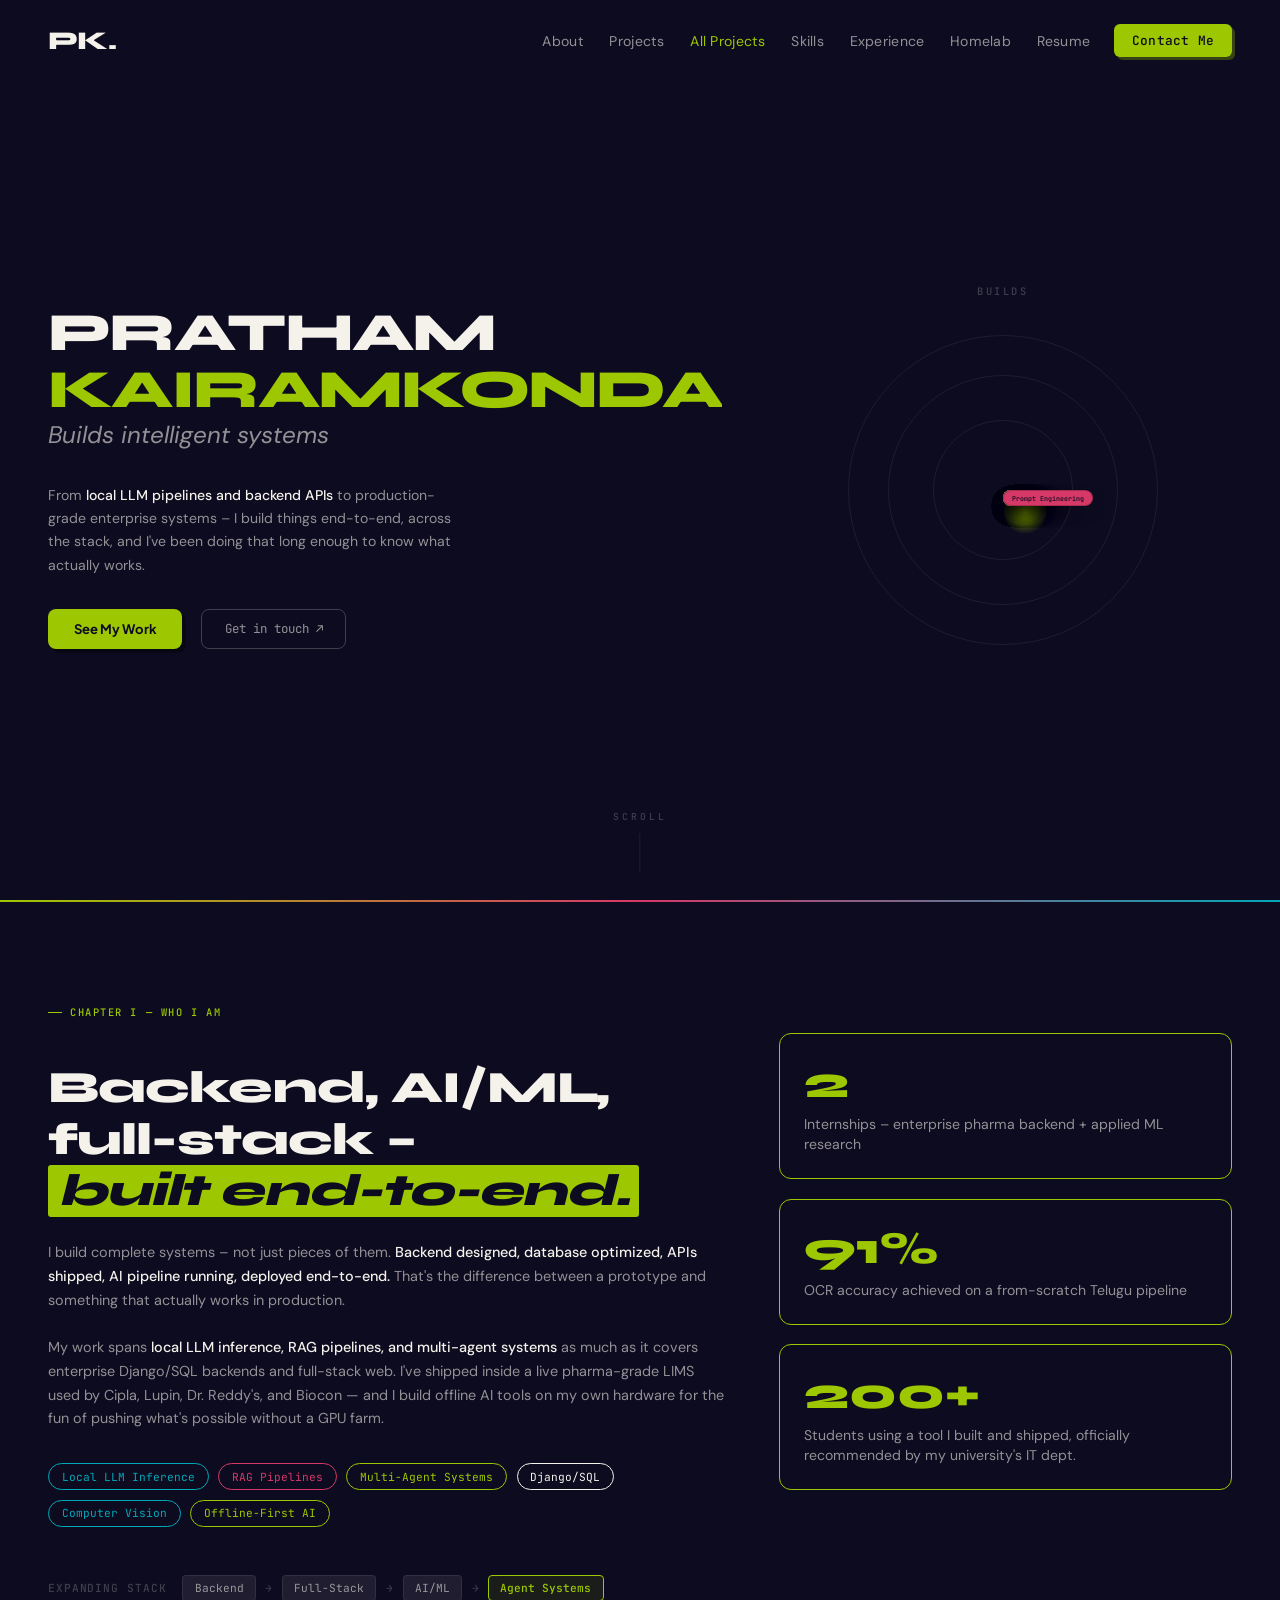
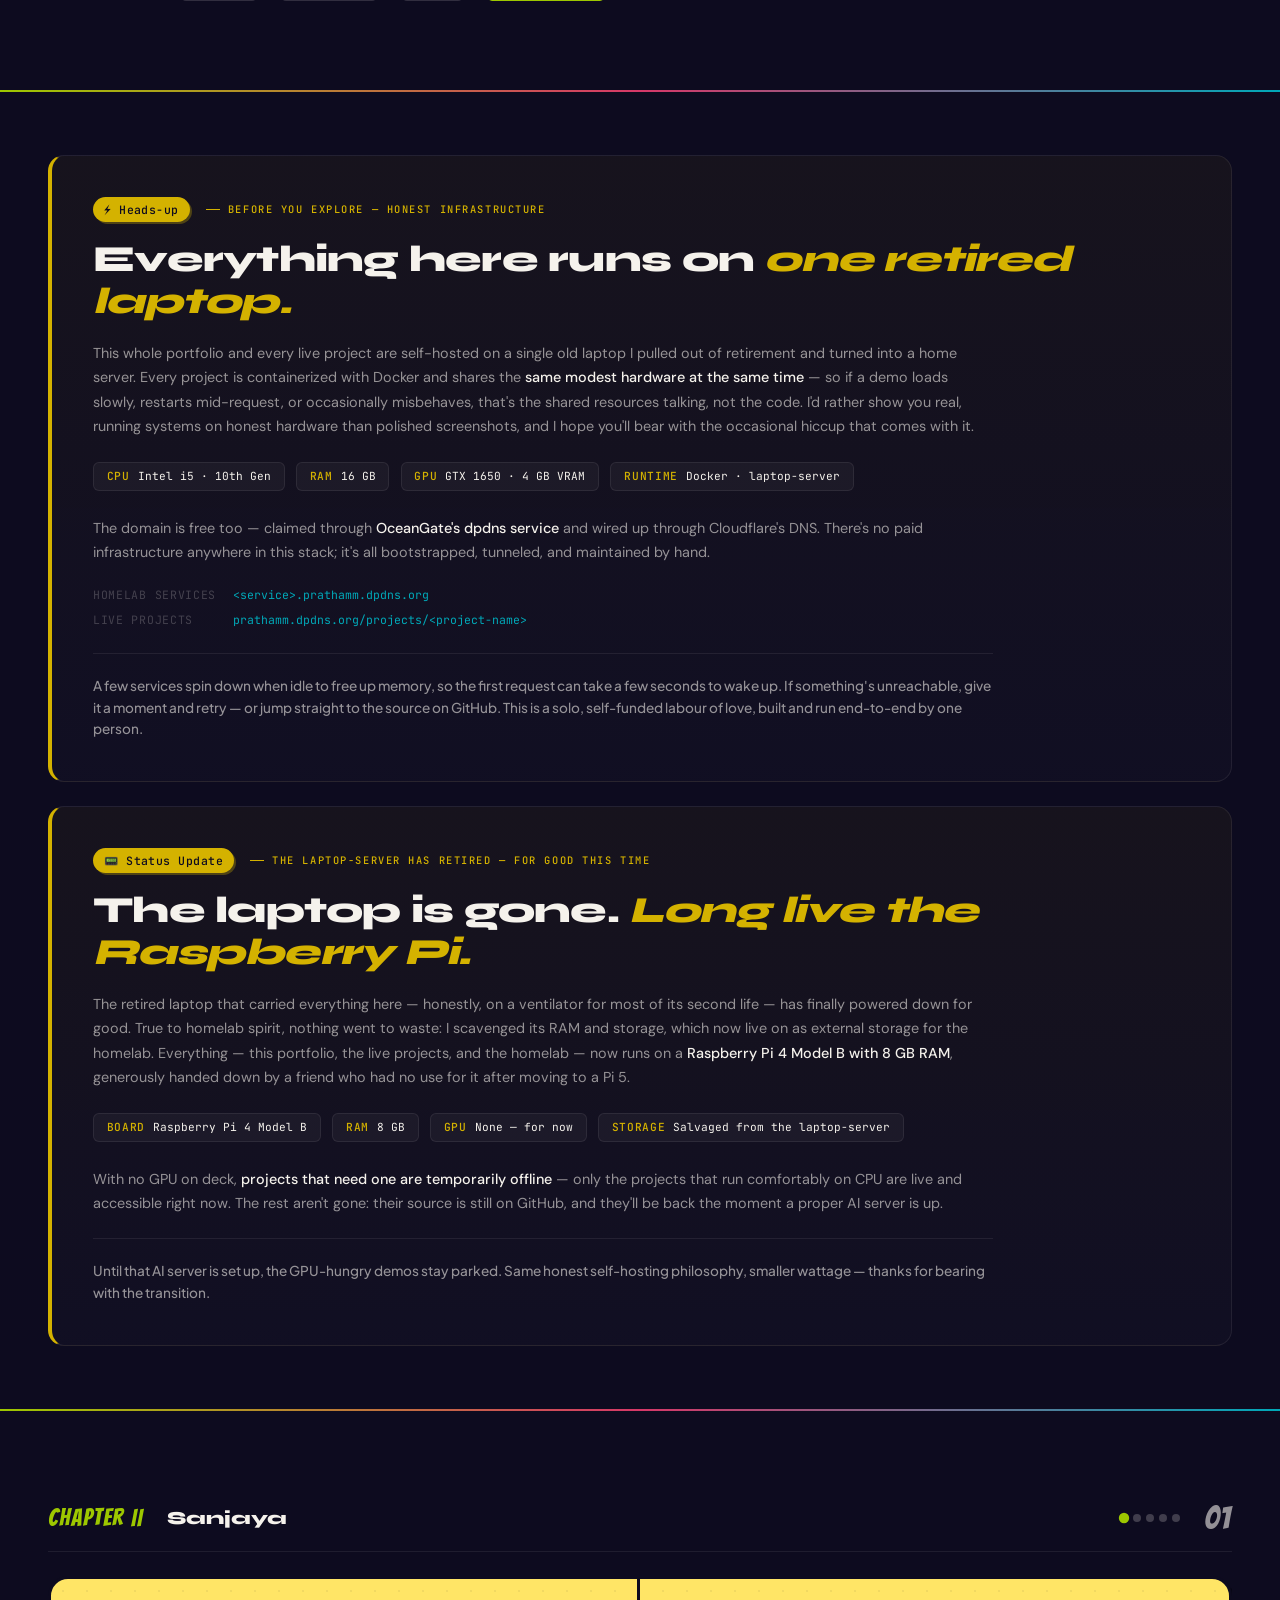
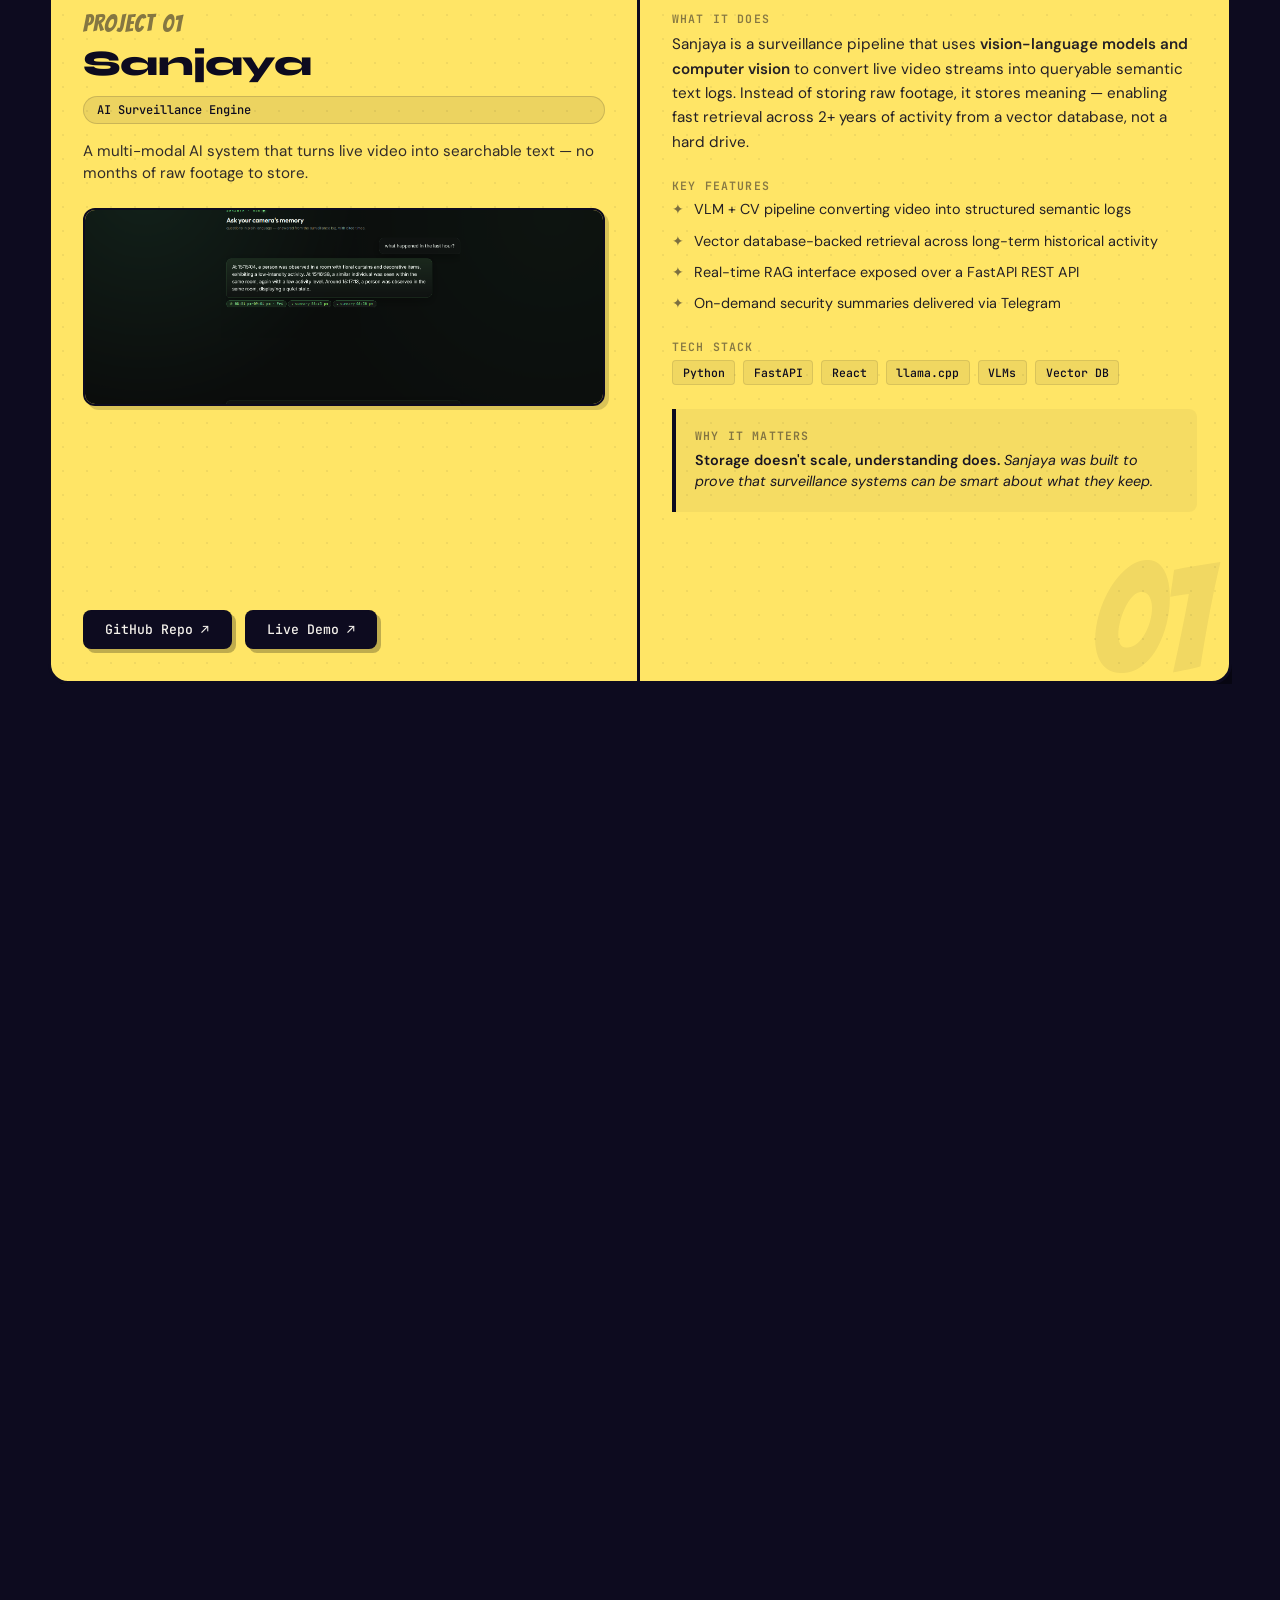
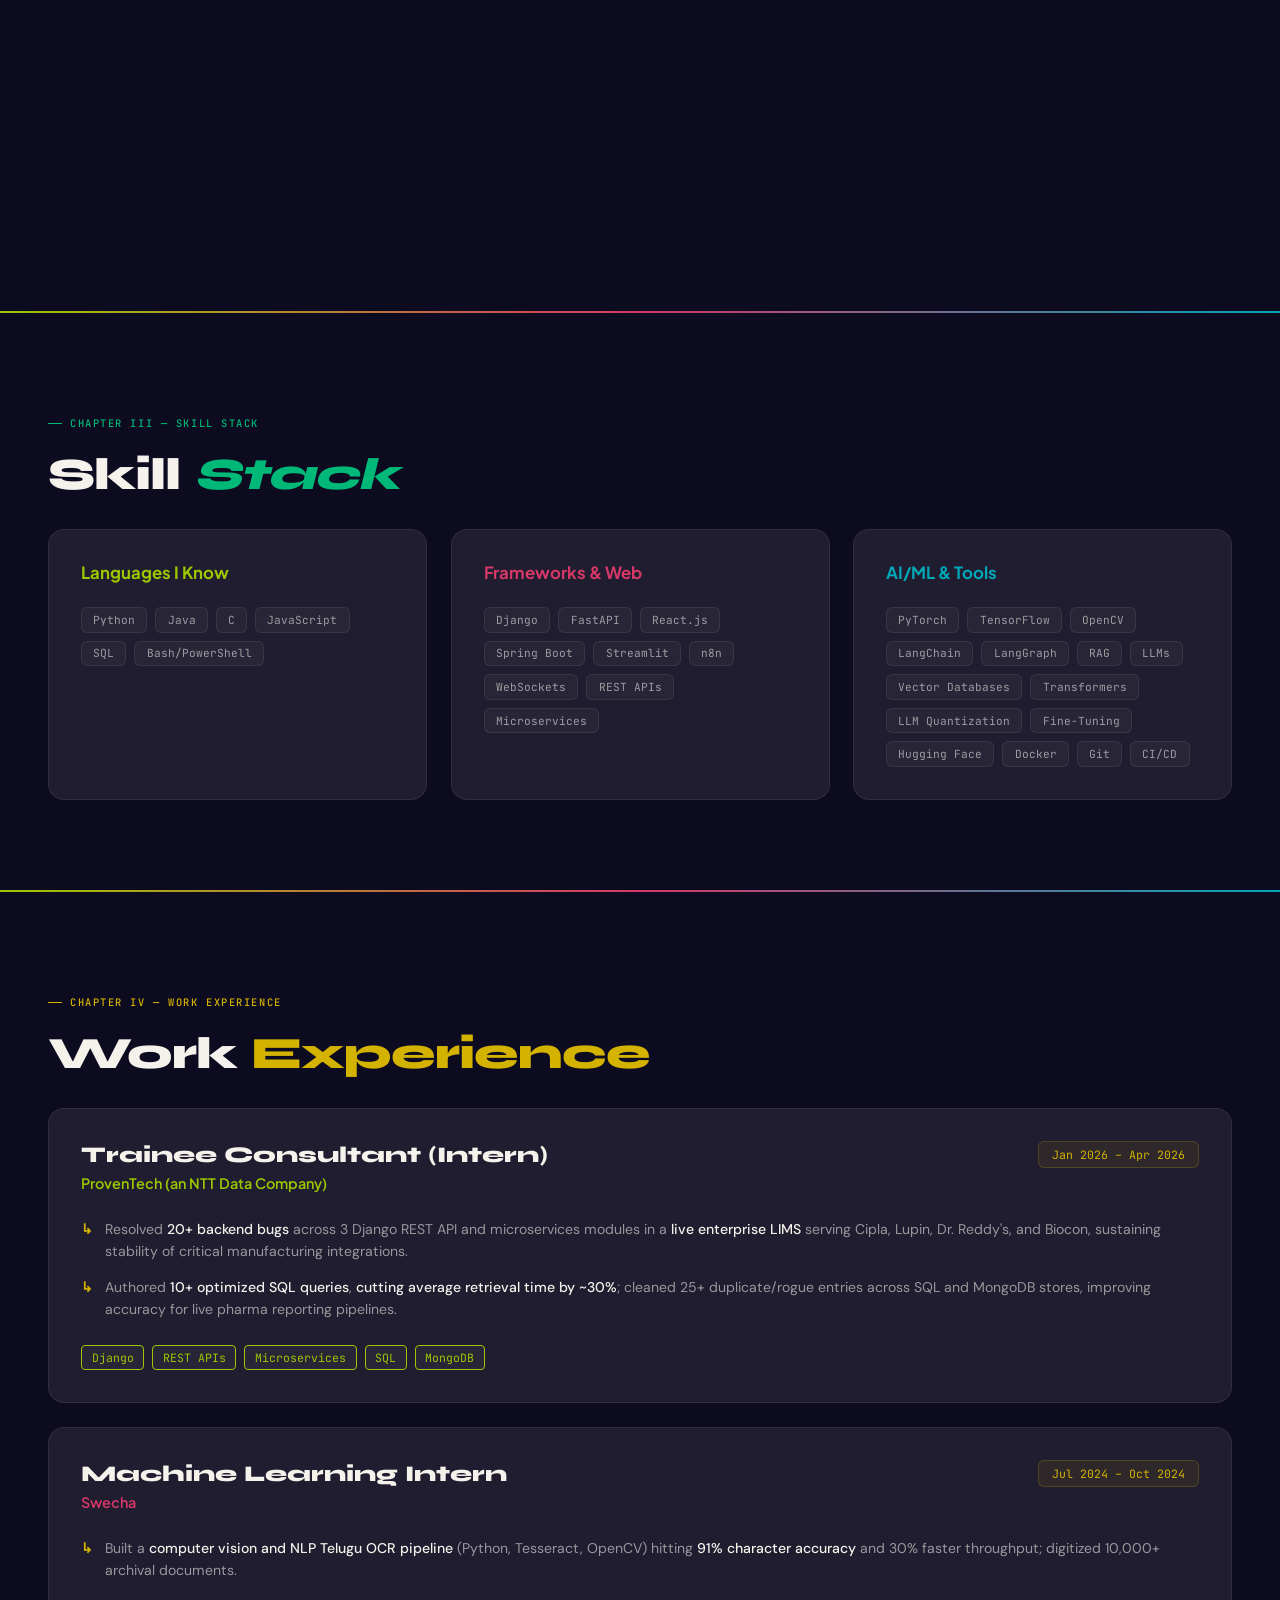
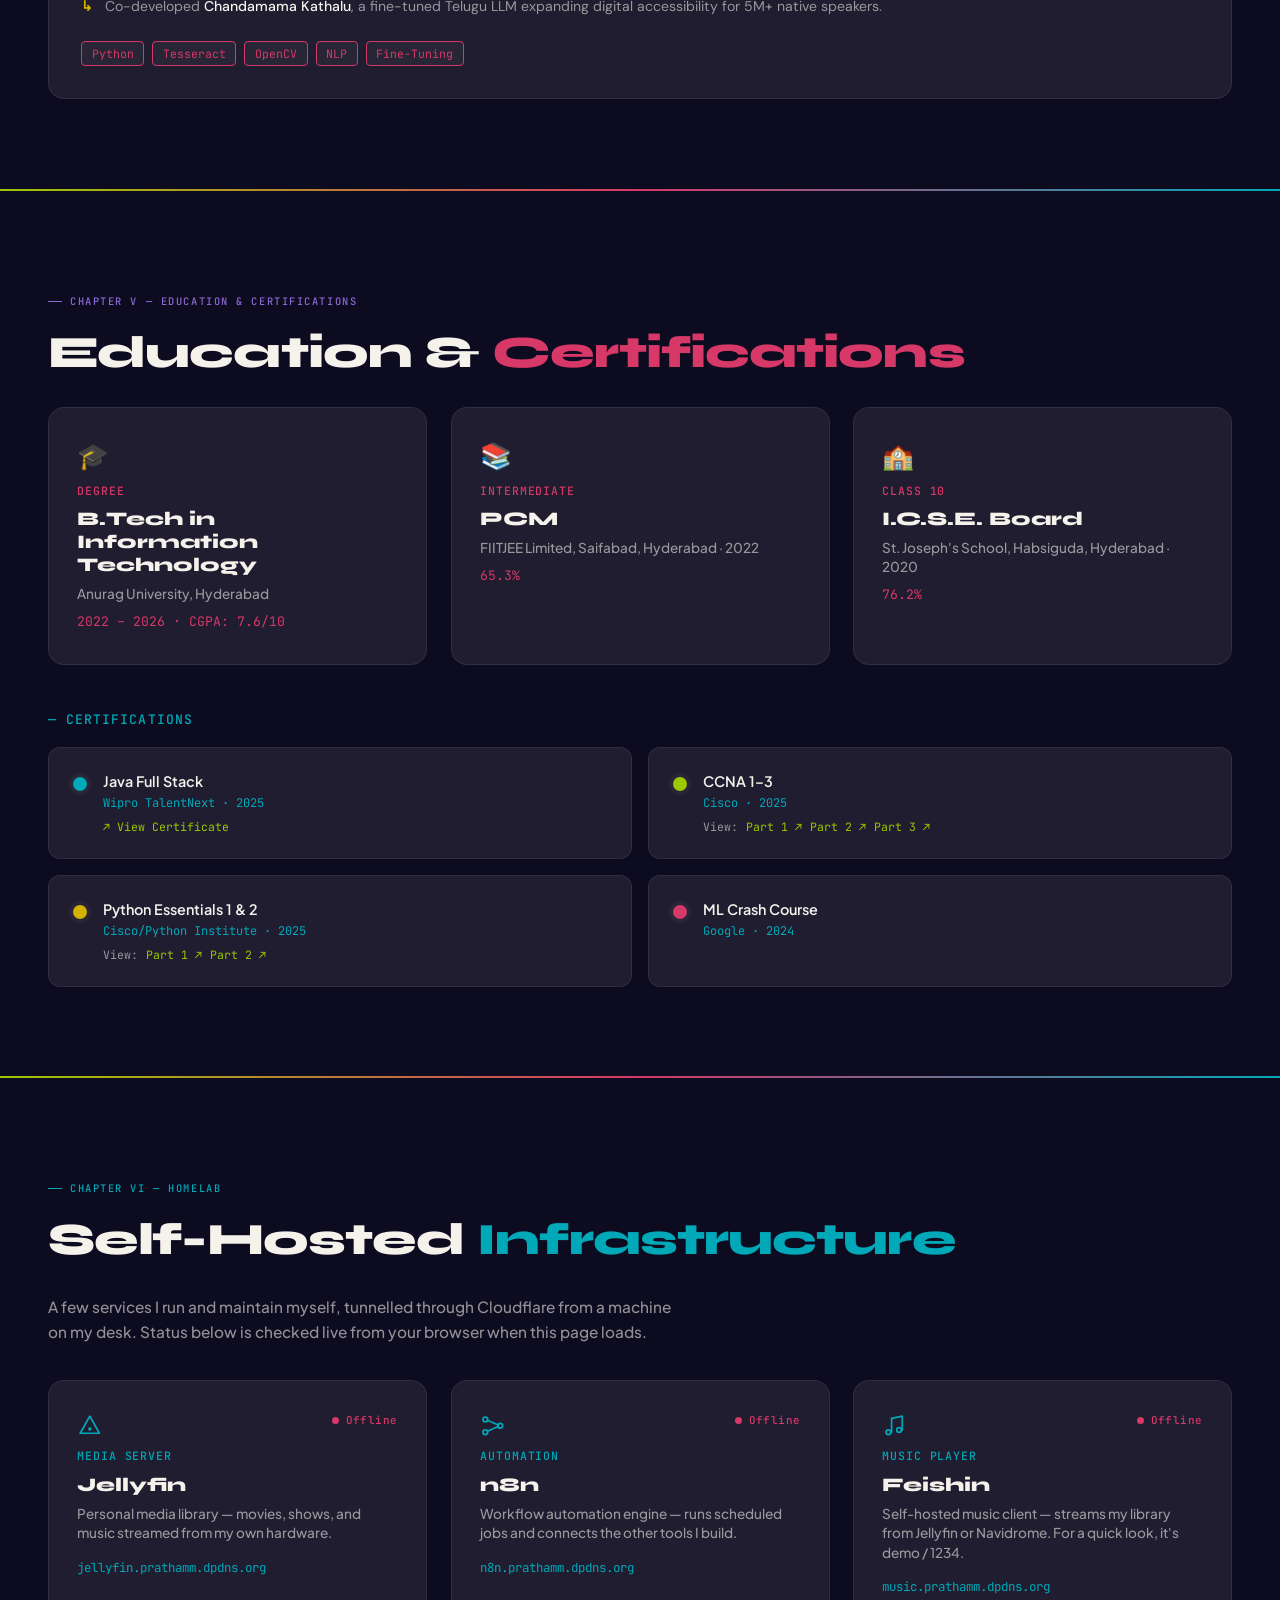
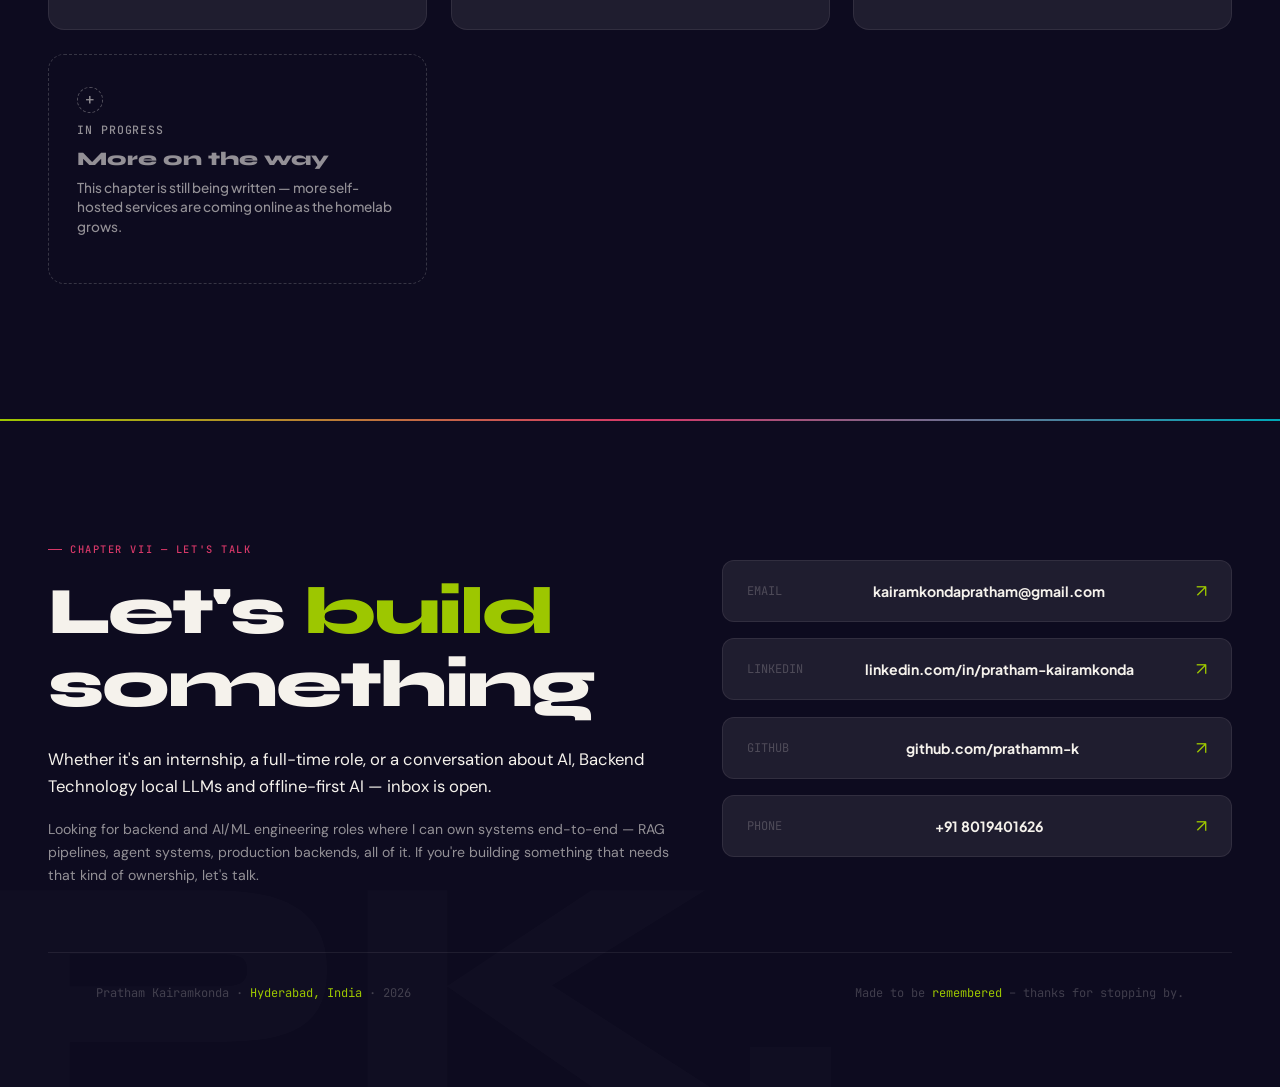
==== commit 7599d296: "added music homelab service" ====
--- a/index.html
+++ b/index.html
@@ -244,6 +244,36 @@
       <p class="note-foot rv" data-d="4">A few services spin down when idle to free up memory, so the first request can
         take a few seconds to wake up. If something's unreachable, give it a moment and retry — or jump straight to the
         source on GitHub. This is a solo, self-funded labour of love, built and run end-to-end by one person.</p>
+    </div>
+
+    <!-- Status update — the laptop-server has passed on; the Pi era begins -->
+    <div class="note-card note-card-alt rv" data-d="1" style="margin-top: 1.5rem">
+      <div class="note-head">
+        <span class="note-badge">📟 Status Update</span>
+        <div class="chapter-label note-label">The Laptop-Server Has Retired — For Good This Time</div>
+      </div>
+      <h2 class="note-heading rv" data-d="1">The laptop is gone. <span class="note-hl">Long live the Raspberry
+          Pi.</span></h2>
+
+      <p class="note-p rv" data-d="2">The retired laptop that carried everything here — honestly, on a ventilator for
+        most of its second life — has finally powered down for good. True to homelab spirit, nothing went to waste: I
+        scavenged its RAM and storage, which now live on as external storage for the homelab. Everything — this
+        portfolio, the live projects, and the homelab — now runs on a <strong>Raspberry Pi 4 Model B with 8 GB
+          RAM</strong>, generously handed down by a friend who had no use for it after moving to a Pi 5.</p>
+
+      <div class="note-specs rv" data-d="2">
+        <span class="note-spec"><span class="ns-k">BOARD</span> Raspberry Pi 4 Model B</span>
+        <span class="note-spec"><span class="ns-k">RAM</span> 8 GB</span>
+        <span class="note-spec"><span class="ns-k">GPU</span> None — for now</span>
+        <span class="note-spec"><span class="ns-k">STORAGE</span> Salvaged from the laptop-server</span>
+      </div>
+
+      <p class="note-p rv" data-d="3">With no GPU on deck, <strong>projects that need one are temporarily
+          offline</strong> — only the projects that run comfortably on CPU are live and accessible right now. The rest
+        aren't gone: their source is still on GitHub, and they'll be back the moment a proper AI server is up.</p>
+
+      <p class="note-foot rv" data-d="4">Until that AI server is set up, the GPU-hungry demos stay parked. Same honest
+        self-hosting philosophy, smaller wattage — thanks for bearing with the transition.</p>
     </div>
   </section>
 
@@ -852,8 +882,32 @@
         <div class="hl-url">n8n.prathamm.dpdns.org</div>
       </a>
 
+      <!-- Feishin -->
+      <a href="https://music.prathamm.dpdns.org" target="_blank" rel="noopener noreferrer" class="hl-card rv" data-d="3"
+        data-hl-check="https://music.prathamm.dpdns.org">
+        <div class="hl-top">
+          <span class="hl-icon" aria-hidden="true">
+            <svg viewBox="0 0 24 24" fill="none" xmlns="http://www.w3.org/2000/svg">
+              <path d="M9 18V5l10-2v13" stroke="var(--cyan)" stroke-width="1.6" stroke-linecap="round"
+                stroke-linejoin="round" />
+              <circle cx="6" cy="18" r="2.2" stroke="var(--cyan)" stroke-width="1.6" />
+              <circle cx="16" cy="16" r="2.2" stroke="var(--cyan)" stroke-width="1.6" />
+            </svg>
+          </span>
+          <span class="hl-status" data-hl-status="feishin">
+            <span class="hl-dot"></span>
+            <span class="hl-status-text">Checking…</span>
+          </span>
+        </div>
+        <div class="hl-tier">MUSIC PLAYER</div>
+        <h3 class="hl-name">Feishin</h3>
+        <div class="hl-desc">Self-hosted music client — streams my library from Jellyfin or Navidrome. For a quick look,
+          it's demo / 1234.</div>
+        <div class="hl-url">music.prathamm.dpdns.org</div>
+      </a>
+
       <!-- Pending slot -->
-      <div class="hl-card hl-pending rv" data-d="3">
+      <div class="hl-card hl-pending rv" data-d="4">
         <div class="hl-top">
           <span class="hl-icon hl-icon-pending" aria-hidden="true">+</span>
         </div>
@@ -877,7 +931,7 @@
       <div class="contact-info">
         <div class="chapter-label rv" style="color:var(--pink)">Chapter VII — Let's Talk</div>
         <h2 class="contact-heading rv" data-d="1">Let's <span class="lime">build</span> something</h2>
-        <p class="contact-sub rv" data-d="2">Whether it's an internship, a full-time role, or a conversation about local
+        <p class="contact-sub rv" data-d="2">Whether it's an internship, a full-time role, or a conversation about AI, Backend Technology local
           LLMs and offline-first AI — inbox is open.</p>
         <p class="contact-body rv" data-d="2">Looking for backend and AI/ML engineering roles where I can own systems
           end-to-end — RAG pipelines, agent systems, production backends, all of it. If you're building something that
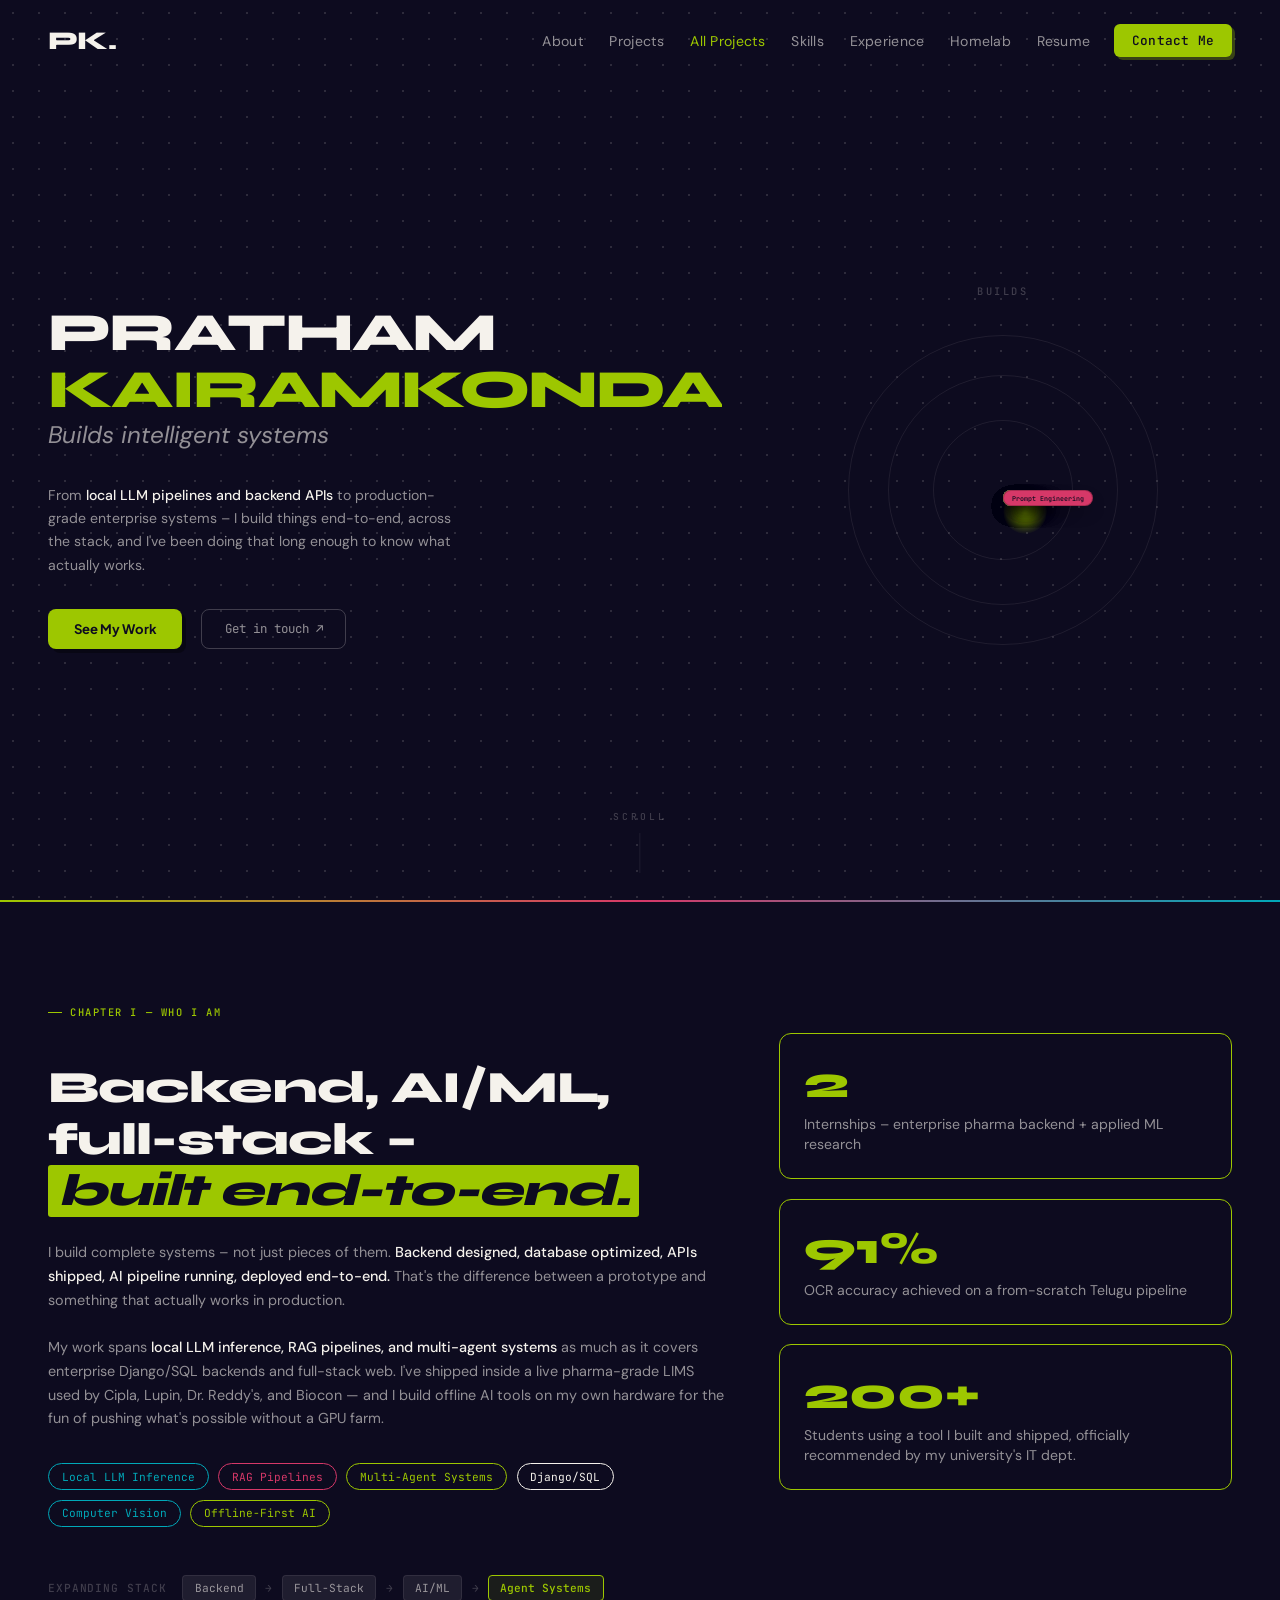
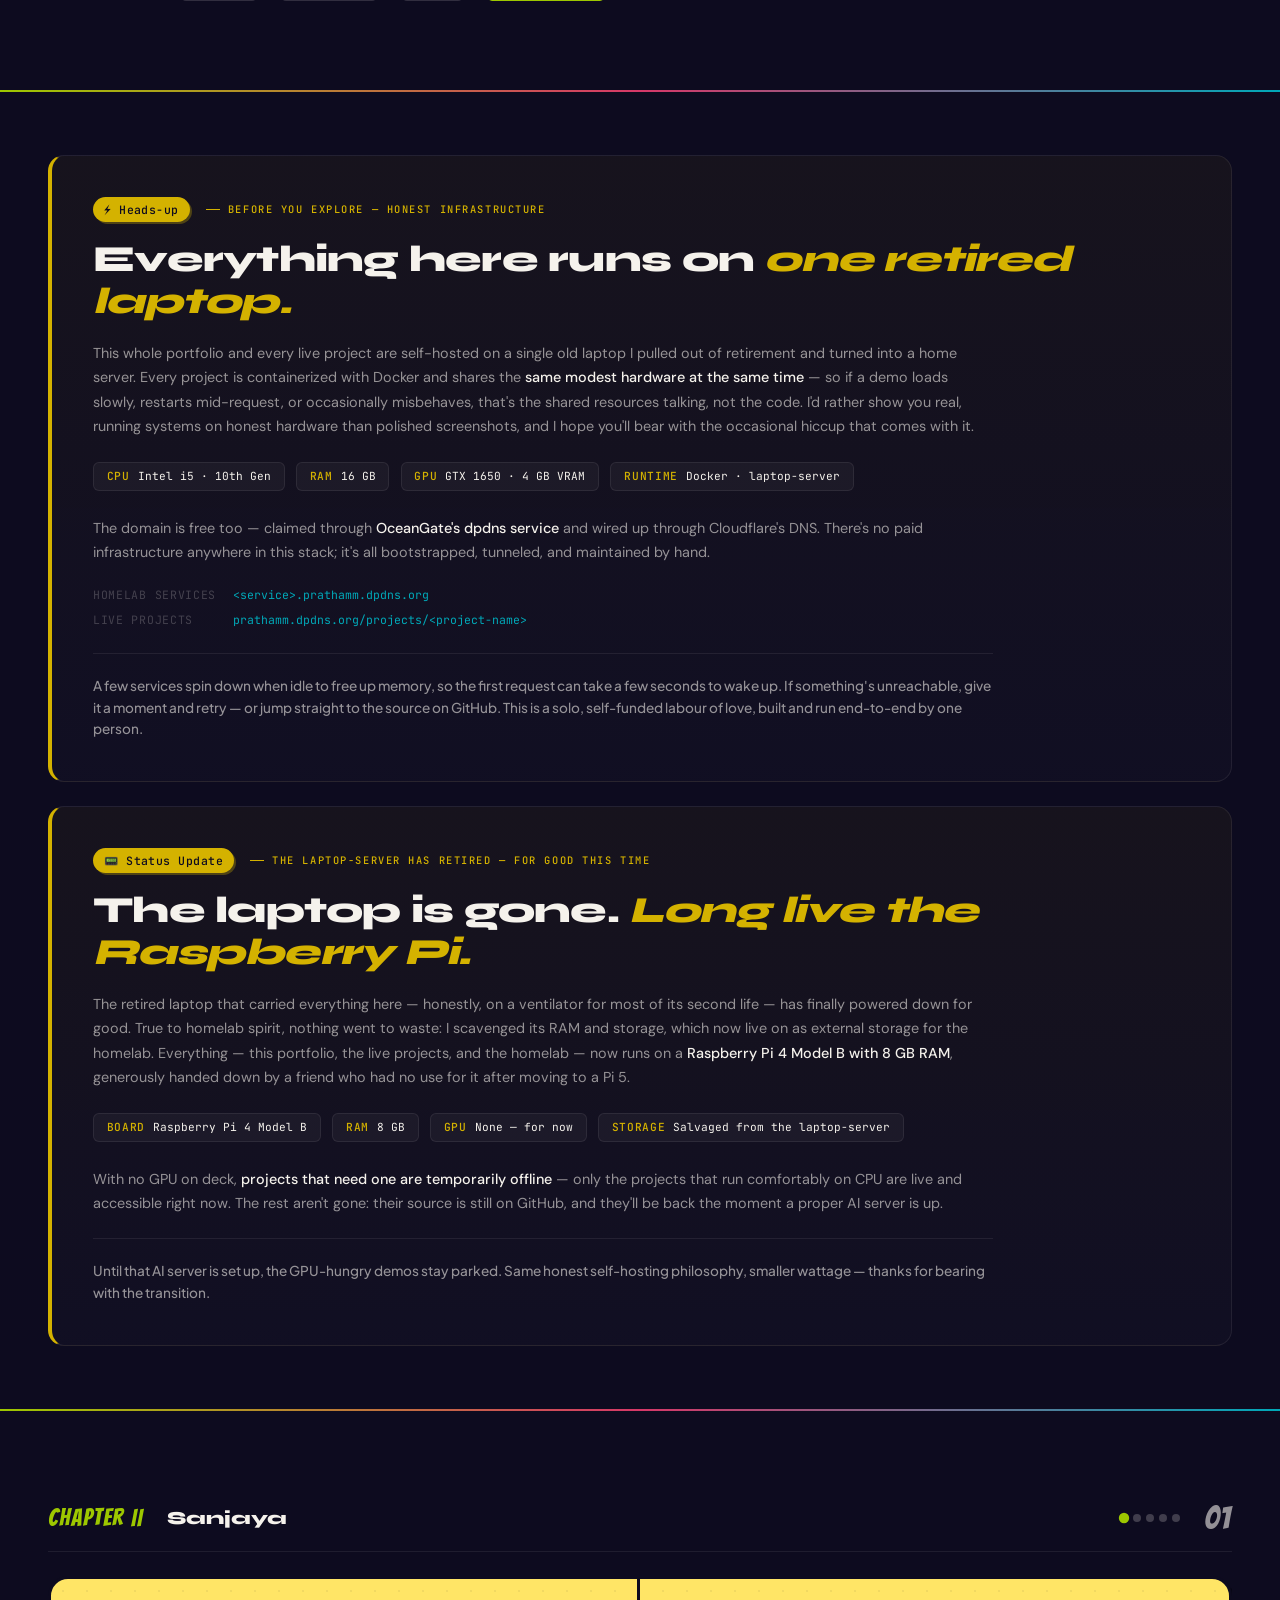
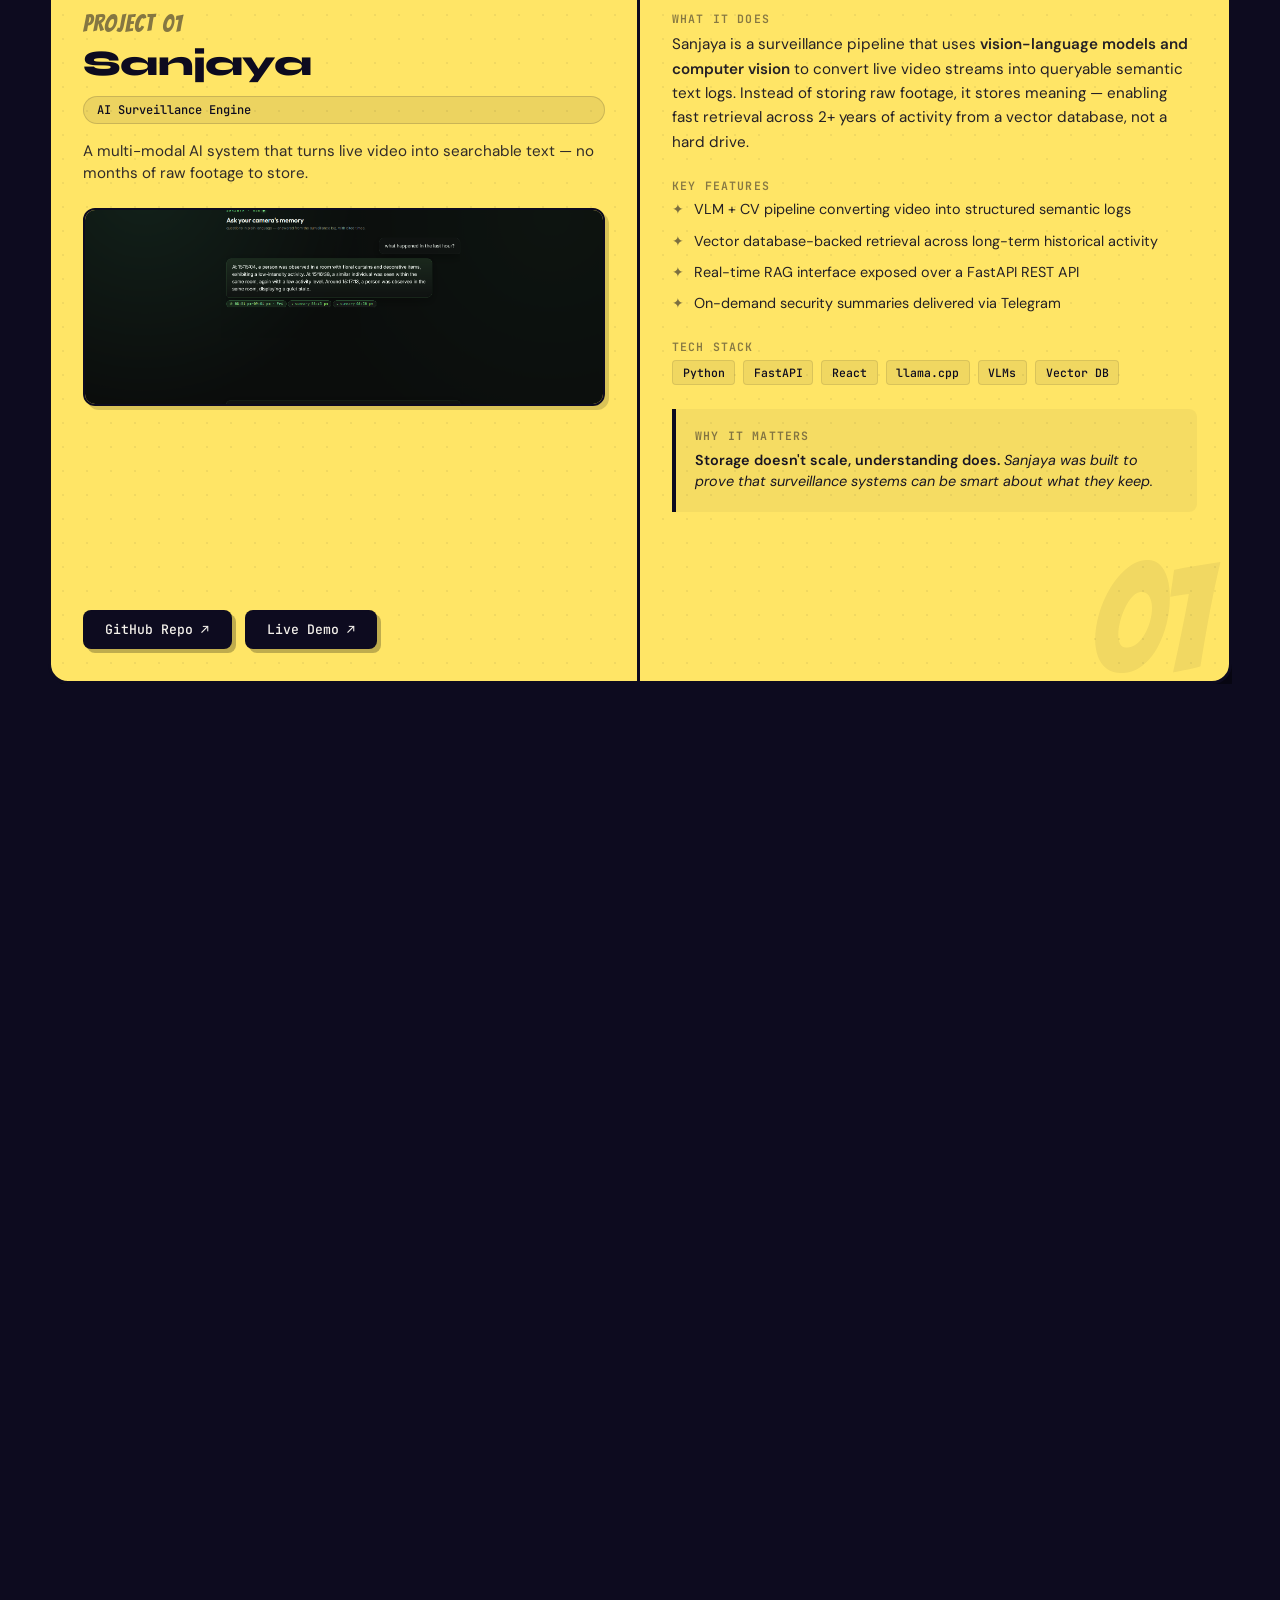
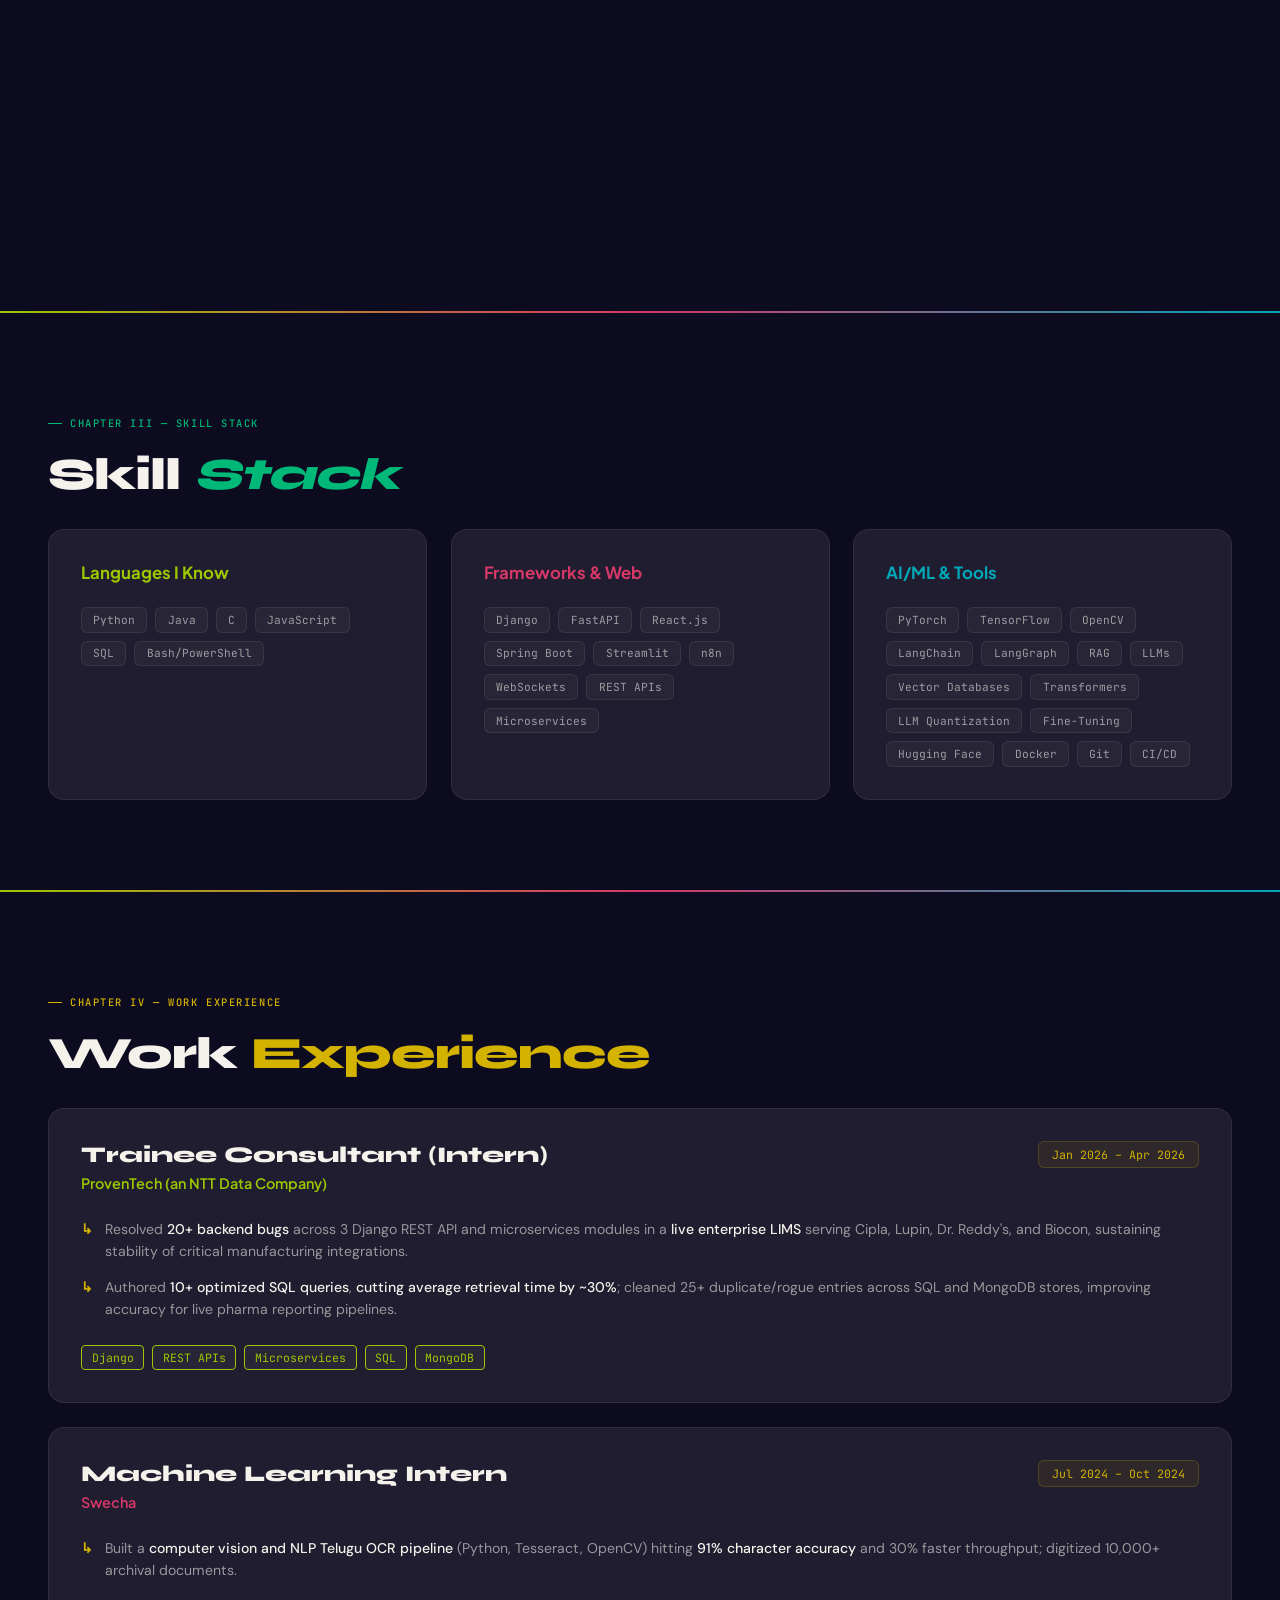
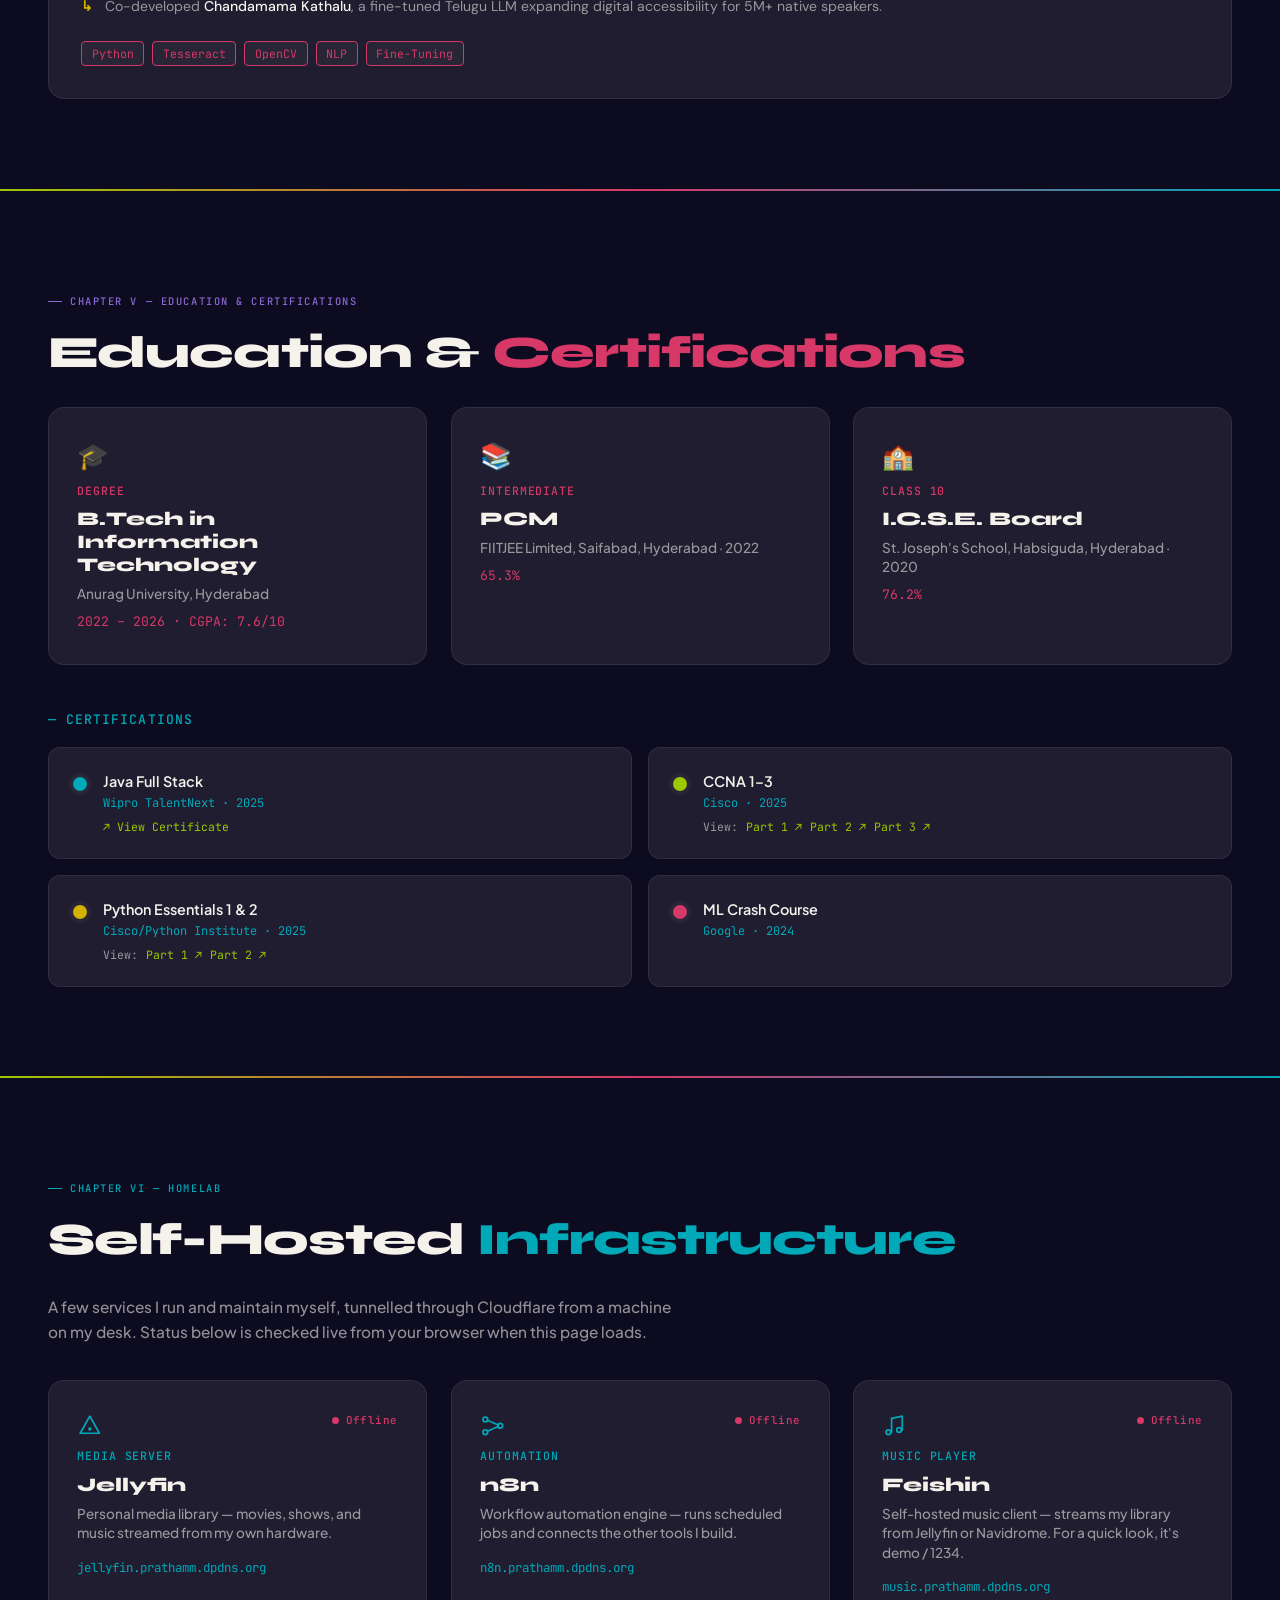
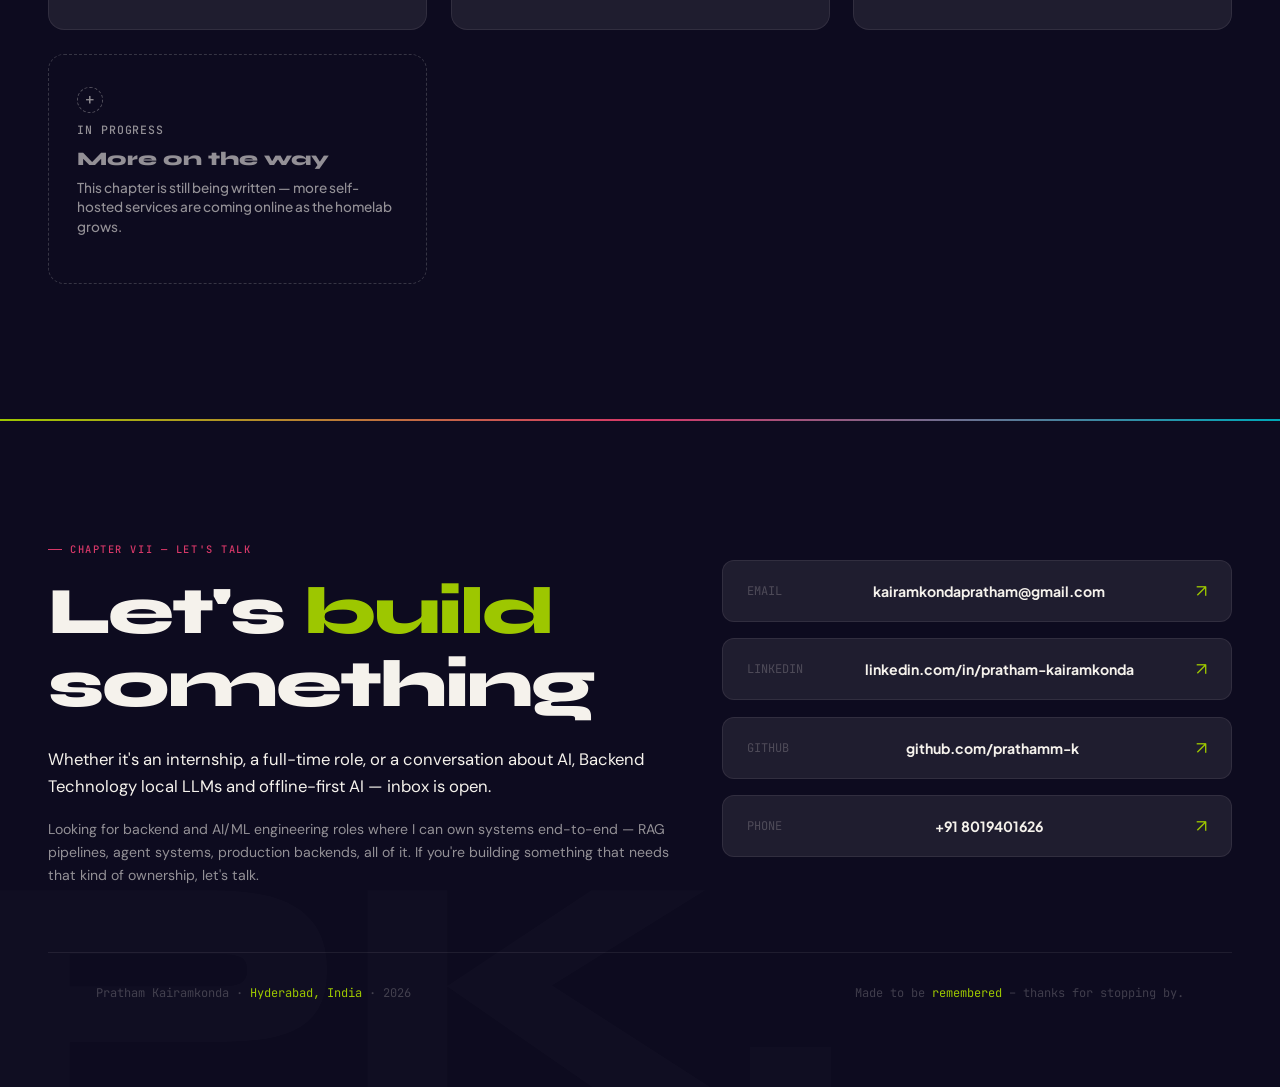
==== commit d390a7bb: "added liquid glass and frost glass cursor" ====
--- a/index.html
+++ b/index.html
@@ -40,6 +40,14 @@
   <!-- Custom cursor dot + ring (spec §4.1) -->
   <div id="cd"></div>
   <div id="cr"></div>
+
+  <!-- Invisible SVG displacement-lens filter for the cursor ring -->
+  <svg width="0" height="0" style="position:absolute" aria-hidden="true" focusable="false">
+    <filter id="cr-lens" x="0" y="0" width="100%" height="100%">
+      <feImage id="cr-lens-map" href="" result="map" x="0" y="0" width="100%" height="100%" preserveAspectRatio="none" />
+      <feDisplacementMap in="SourceGraphic" in2="map" scale="12" xChannelSelector="R" yChannelSelector="G" />
+    </filter>
+  </svg>
 
   <!-- Top scroll-progress bar (spec §4.2) -->
   <div id="pb"></div>
--- a/style.css
+++ b/style.css
@@ -93,6 +93,8 @@
   inset: 0;
   z-index: 0;
   pointer-events: none;
+  background-image: radial-gradient(rgba(245, 242, 236, .14) 1px, transparent 1px);
+  background-size: 26px 26px;
 }
 
 /* Custom cursor elements (positioned but no JS yet) */
@@ -109,16 +111,28 @@
   left: -20px;
 }
 
+/* Frost-glass fallback — applies on all engines, never overridden */
 #cr {
   position: fixed;
-  width: 32px;
-  height: 32px;
-  border: 1.5px solid var(--wd);
+  width: 42px;
+  height: 42px;
   border-radius: 50%;
+  background: rgba(255, 255, 255, .04);
+  border: 1px solid rgba(255, 255, 255, .18);
+  box-shadow: inset 0 1px 0 rgba(255, 255, 255, .35),
+    0 2px 10px 0 rgba(0, 0, 0, .35);
   z-index: 9998;
   pointer-events: none;
   top: -40px;
   left: -40px;
+  -webkit-backdrop-filter: blur(0.5px) saturate(1.2) brightness(1.05);
+  backdrop-filter: blur(1.3px) saturate(1.2) brightness(1.05);
+}
+
+/* Magnification lens — only enabled on Chromium engines (added via JS) */
+#cr.lens-on {
+  -webkit-backdrop-filter: blur(0.1px) saturate(1.2) brightness(1.05);
+  backdrop-filter: blur(0.1px) saturate(1.2) brightness(1.05) url(#cr-lens);
 }
 
 /* Scroll progress bar */
@@ -202,8 +216,8 @@
 
 /* Cursor hover state — ring grows and goes lime on interactive elements */
 #cr.cursor-hover {
-  width: 48px;
-  height: 48px;
+  width: 64px;
+  height: 64px;
   border-color: var(--lime);
 }
 
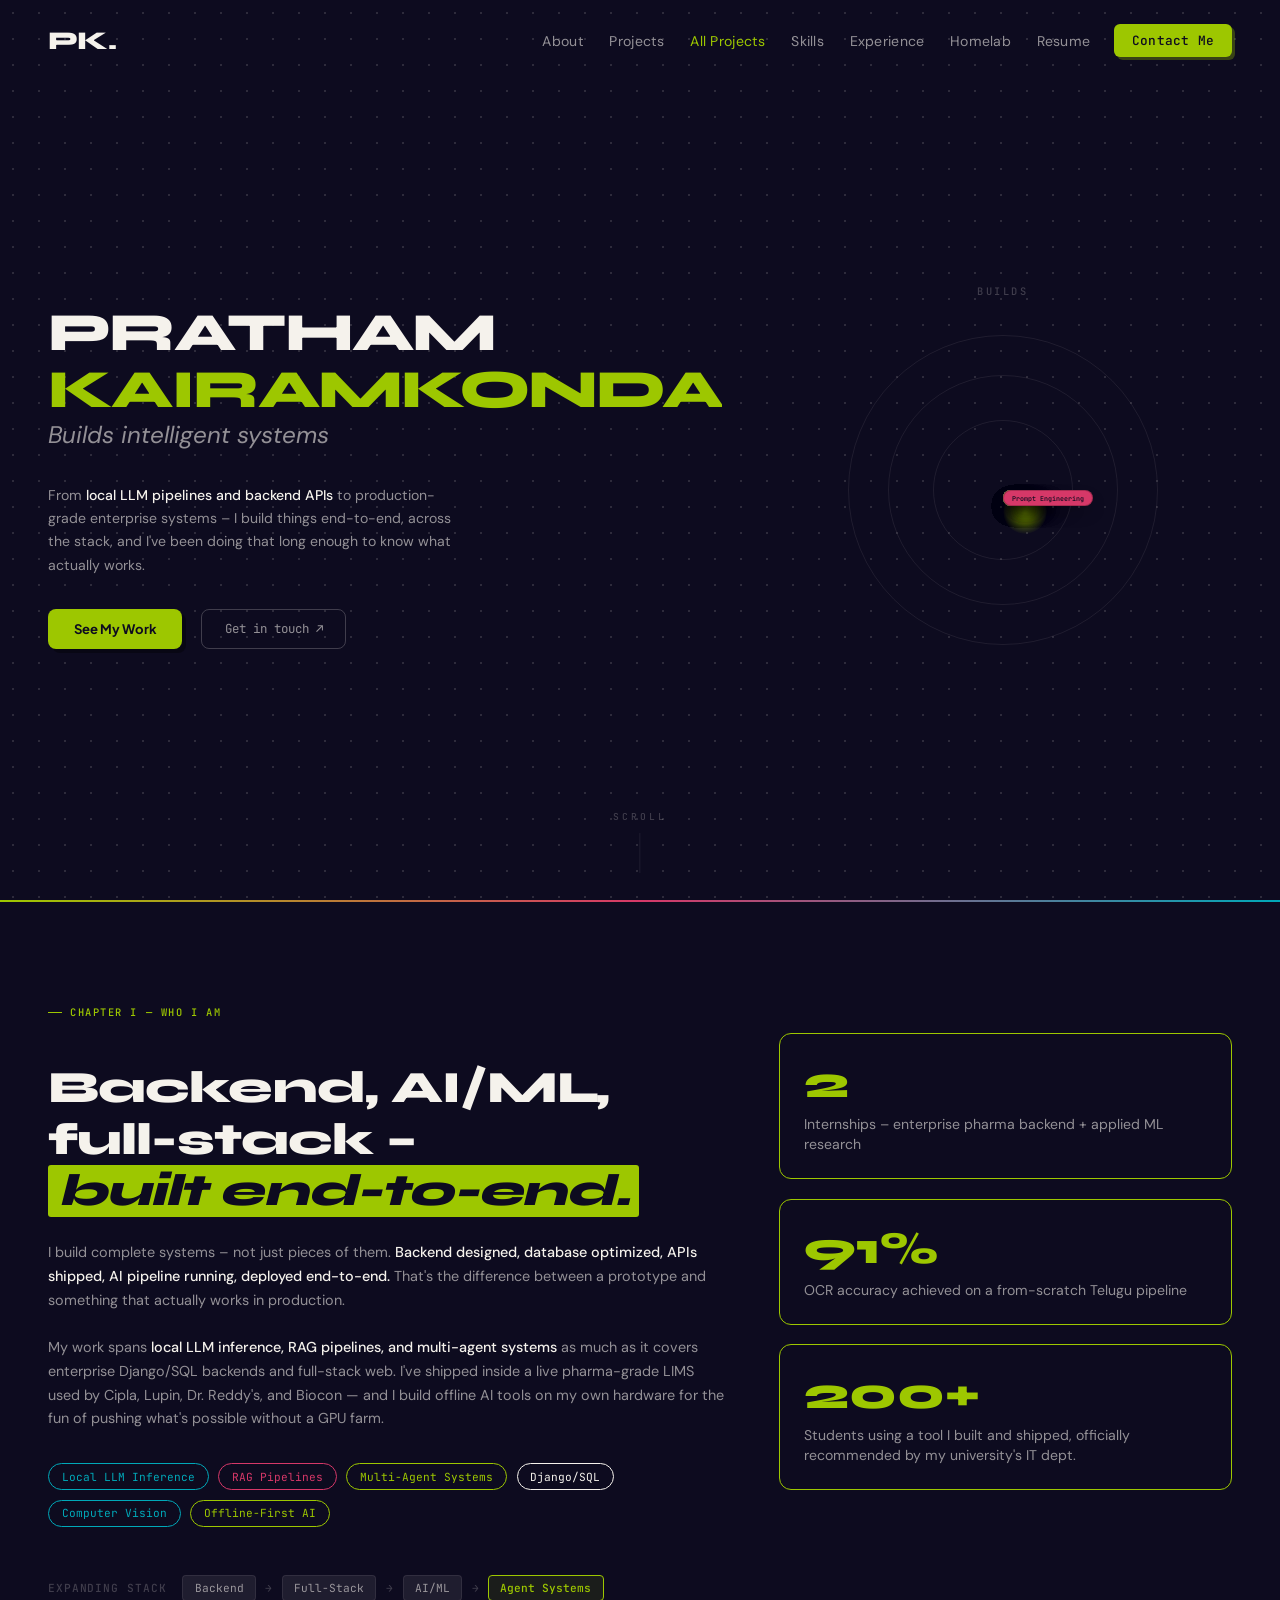
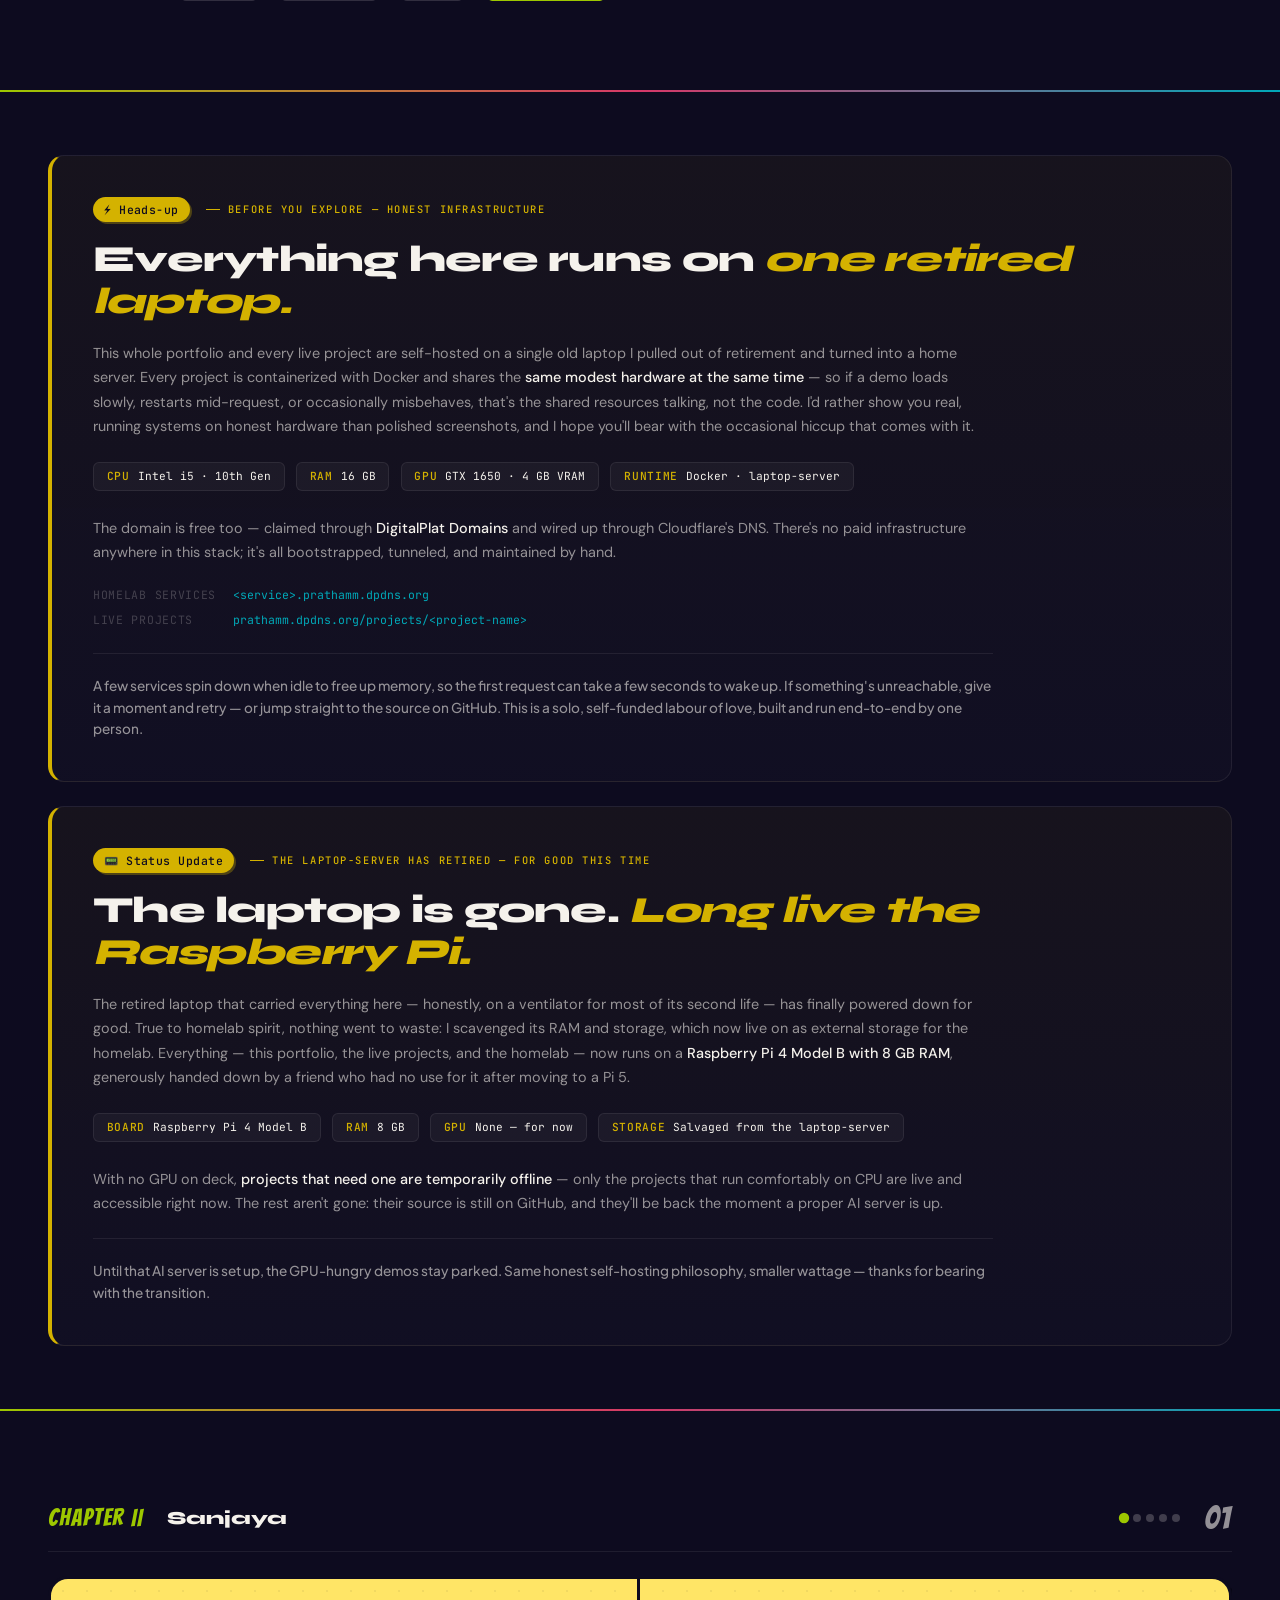
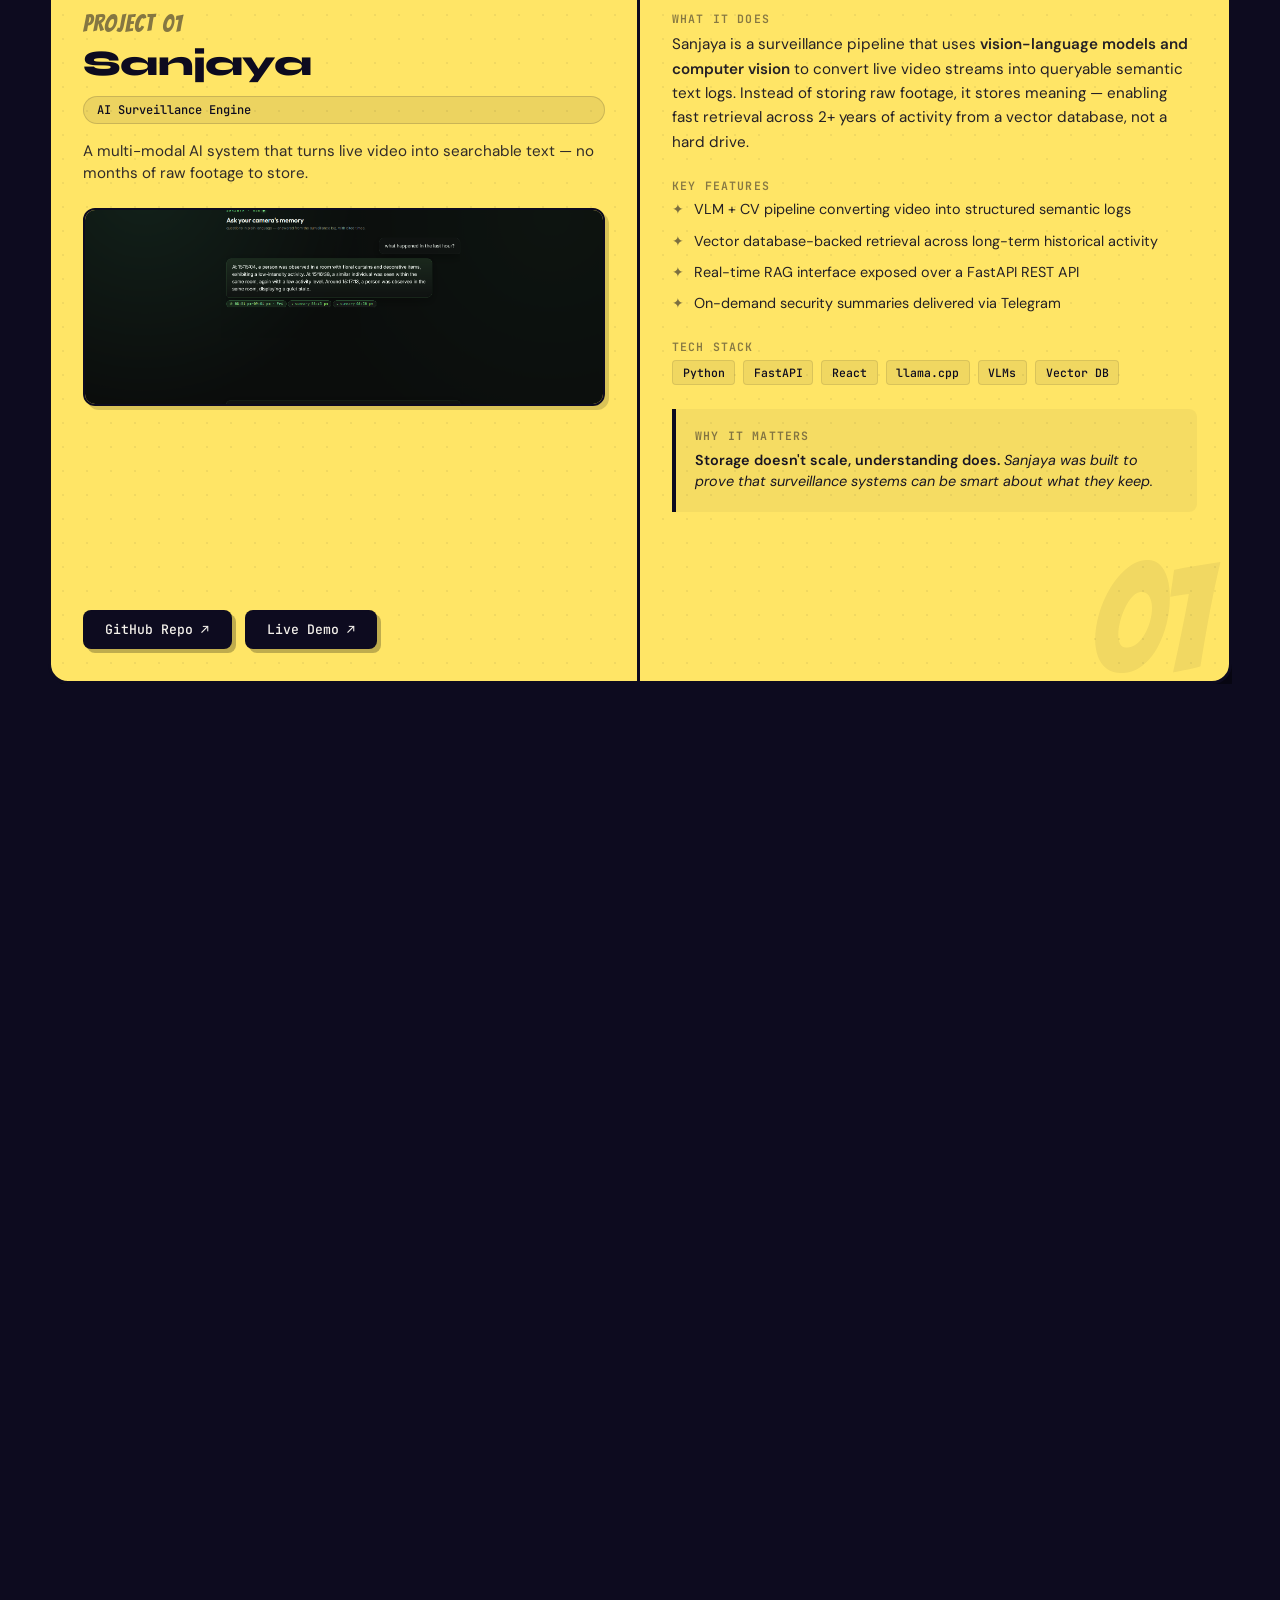
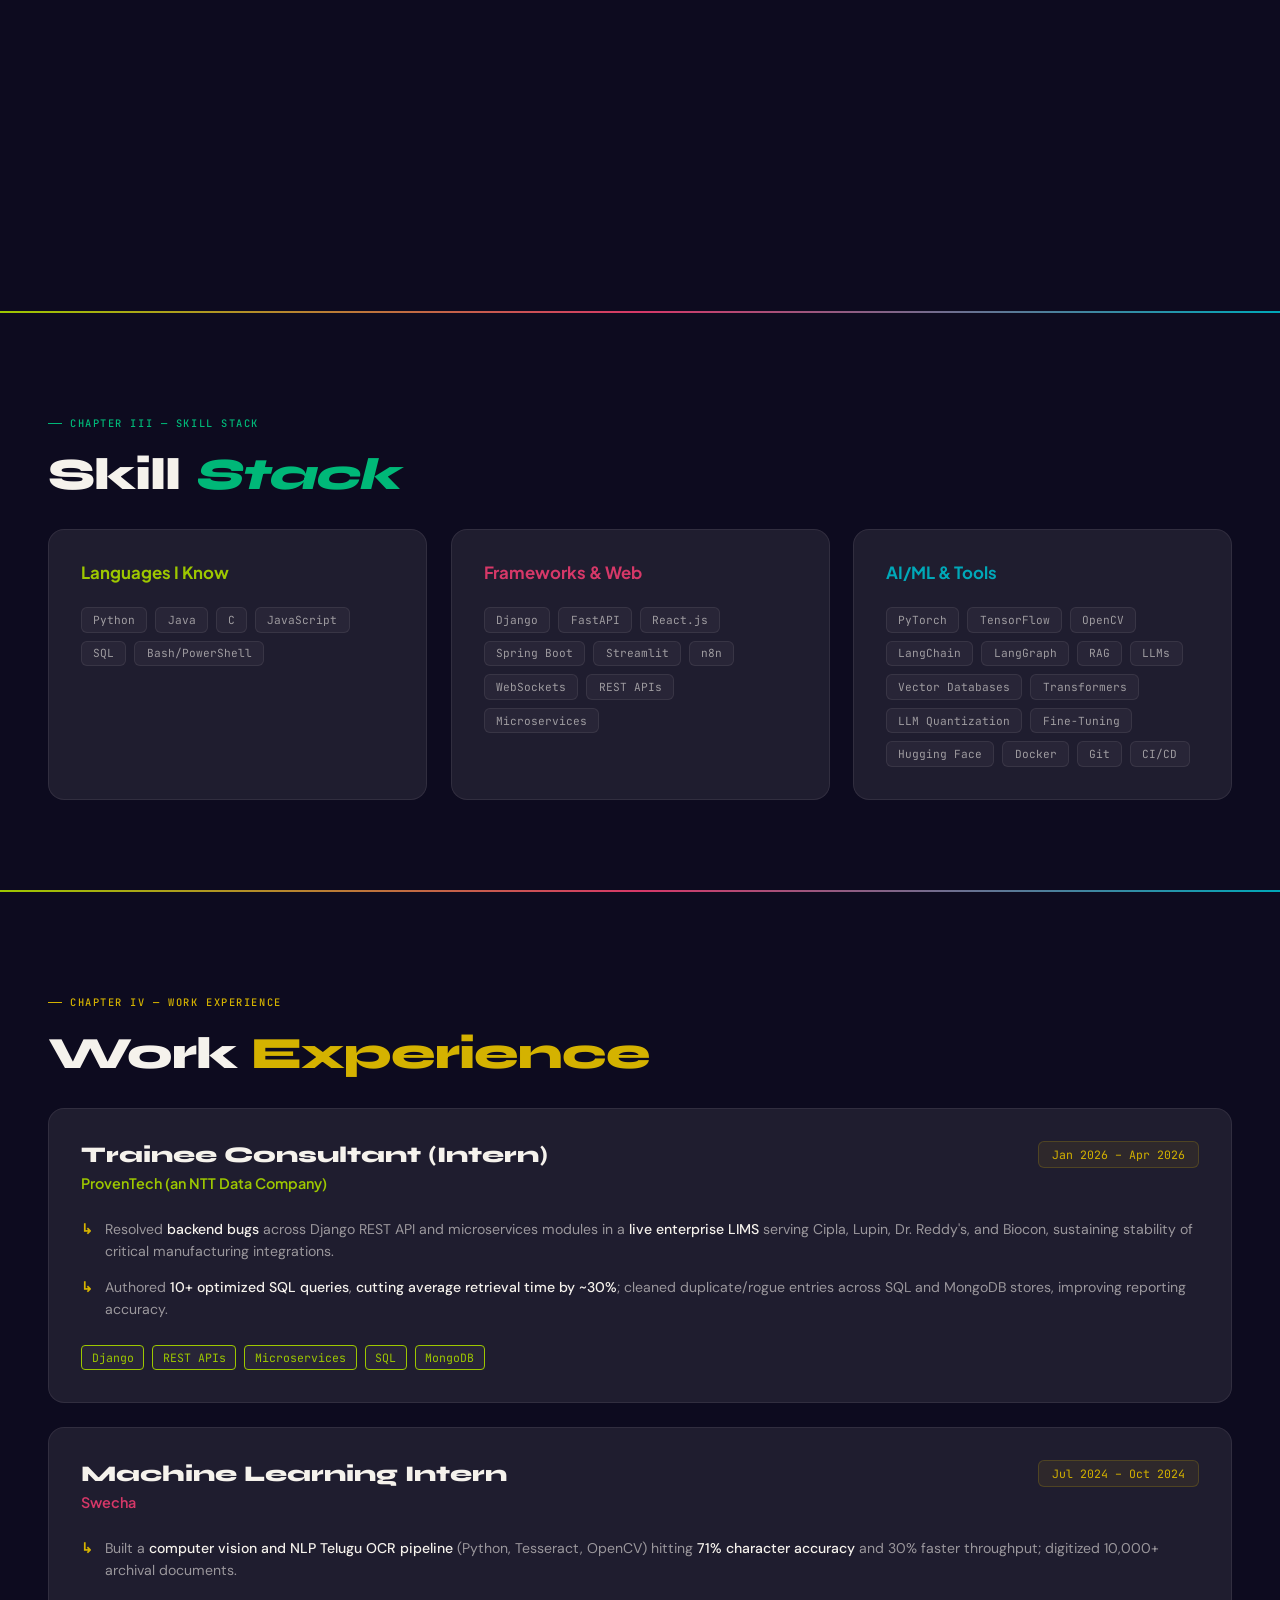
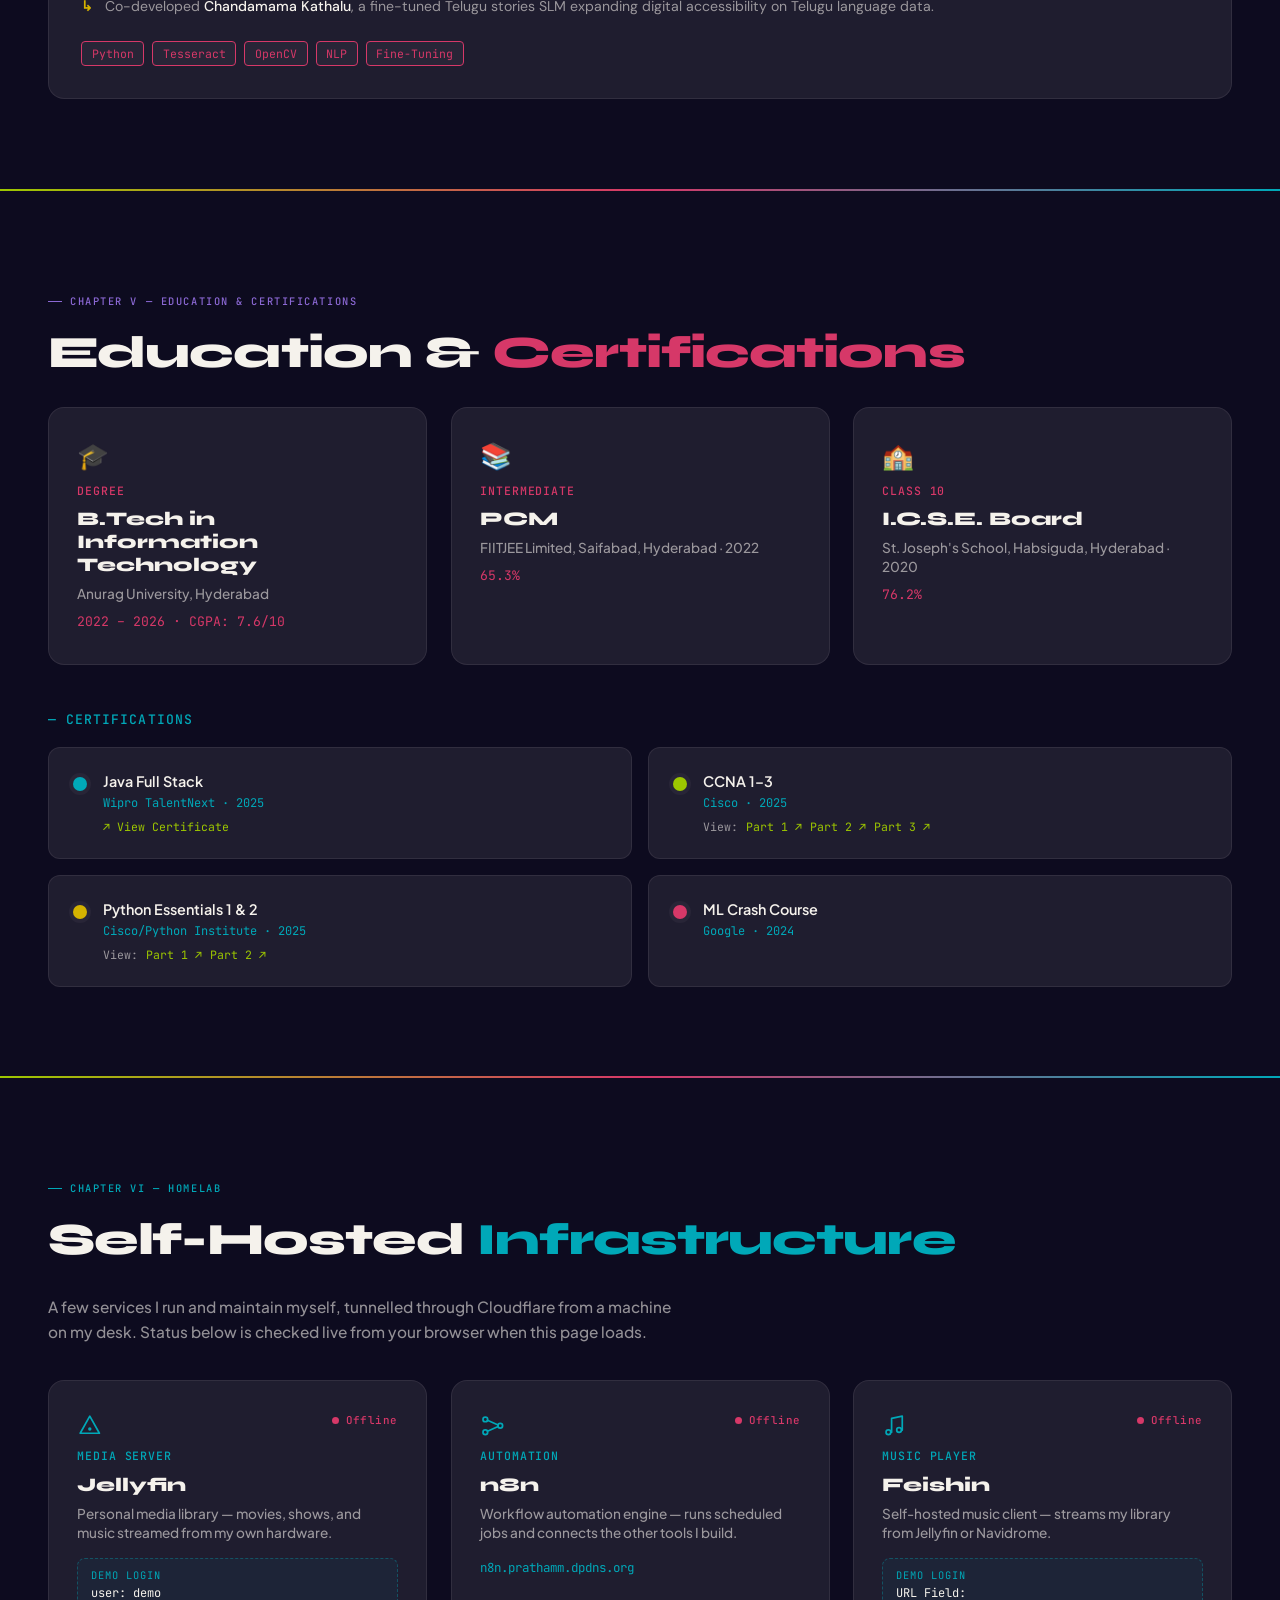
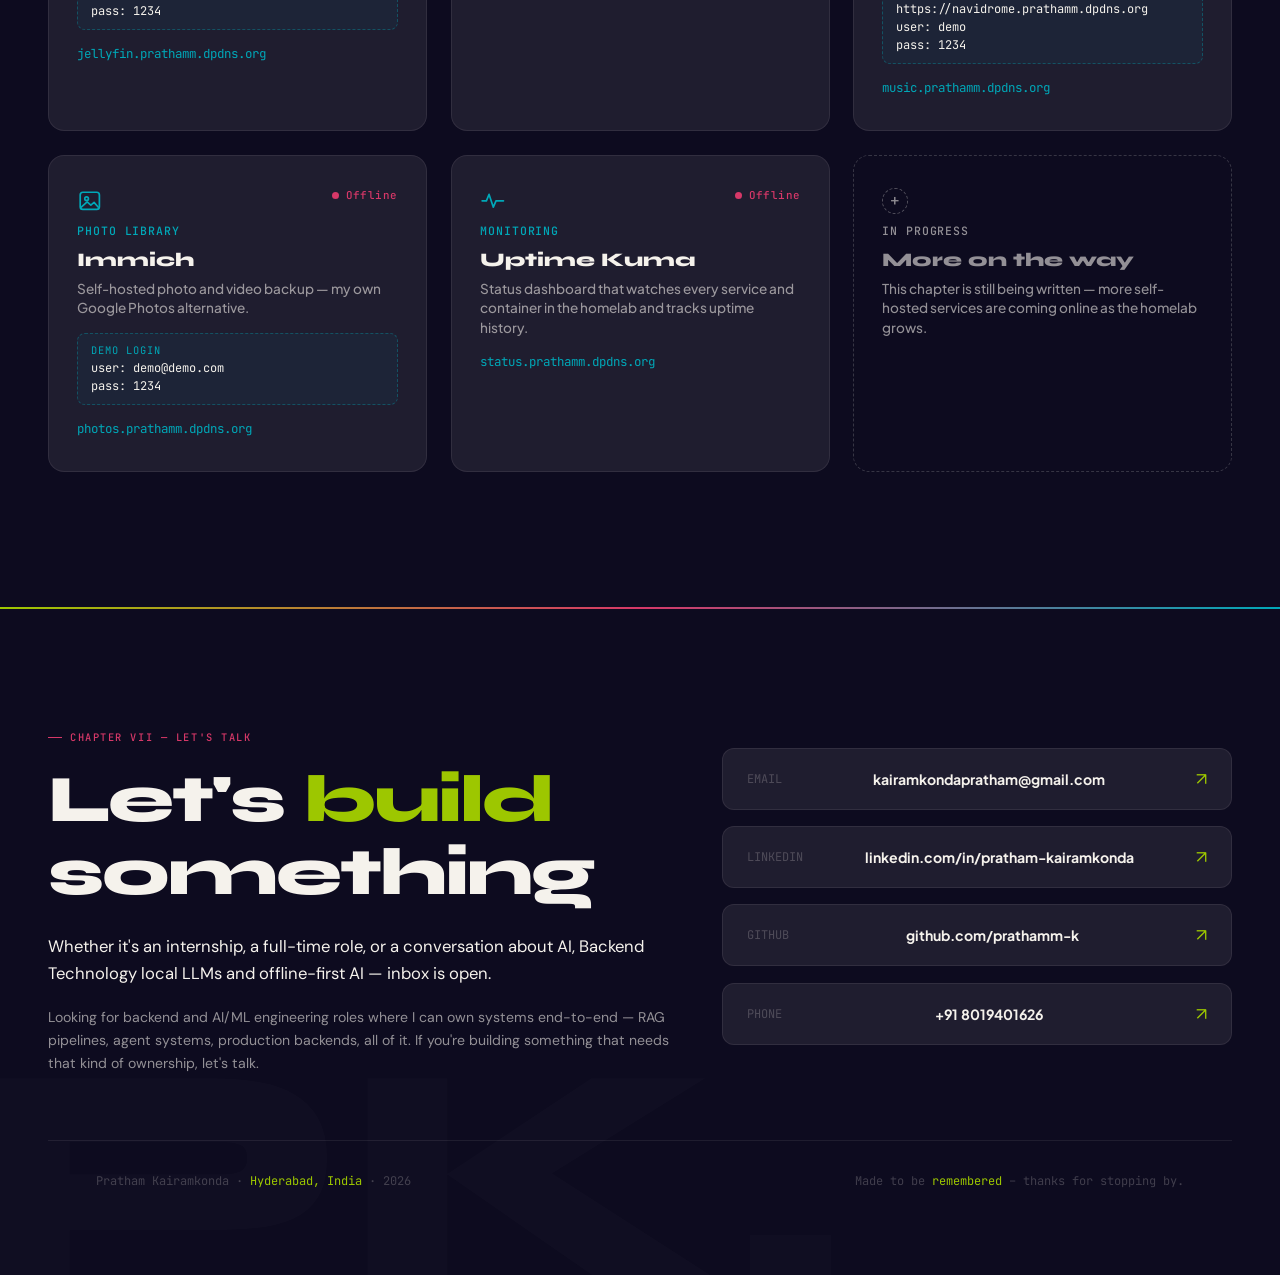
==== commit 4763dc95: "added homelab services" ====
--- a/index.html
+++ b/index.html
@@ -240,7 +240,7 @@
         <span class="note-spec"><span class="ns-k">RUNTIME</span> Docker · laptop-server</span>
       </div>
 
-      <p class="note-p rv" data-d="3">The domain is free too — claimed through <strong>OceanGate's dpdns service</strong>
+      <p class="note-p rv" data-d="3">The domain is free too — claimed through <strong>DigitalPlat Domains</strong>
         and wired up through Cloudflare's DNS. There's no paid infrastructure anywhere in this stack; it's all
         bootstrapped, tunneled, and maintained by hand.</p>
 
@@ -504,7 +504,7 @@
               <h3 class="pc-title">Telugu-OCR Pipeline</h3>
               <div class="pc-type">Telugu OCR + Fine-Tuned LM</div>
               <p class="pc-one-liner">A from-scratch OCR + LLM pipeline built to make Telugu content digitally
-                accessible for 5M+ native speakers.</p>
+                accessible for Telugu language speakers.</p>
             </div>
             <div class="pc-img-box">
               <img src="assets/Project-4-Telugu-OCR.png" alt="Telugu OCR Pipeline" class="pc-img" loading="lazy"
@@ -524,17 +524,17 @@
             <div>
               <span class="pcr-label">What it does</span>
               <p class="pcr-desc">Built during my ML internship at Swecha, this project pairs a <strong>computer vision
-                  + NLP OCR pipeline</strong> (hitting 91% character accuracy) with Chandamama Kathalu, a fine-tuned
+                  + NLP OCR pipeline</strong> (hitting 71% character accuracy) with Chandamama Kathalu, a fine-tuned
                 Telugu language model. Together they digitized 10,000+ archival documents and expanded digital
                 accessibility for a massively underserved language community.</p>
             </div>
             <div>
               <span class="pcr-label">Key Features</span>
               <ul class="pcr-features">
-                <li>Telugu OCR pipeline using Tesseract + OpenCV, 91% character accuracy</li>
+                <li>Telugu OCR pipeline using Tesseract + OpenCV, 71% character accuracy</li>
                 <li>30% faster throughput over baseline OCR approaches</li>
                 <li>10,000+ archival documents digitized</li>
-                <li>Co-developed fine-tuned Telugu LLM, Chandamama Kathalu, for 5M+ native speakers</li>
+                <li>Co-developed fine-tuned Telugu stories SLM, Chandamama Kathalu, for Telugu language speakers</li>
               </ul>
             </div>
             <div>
@@ -601,7 +601,7 @@
             <div>
               <span class="pcr-label">Tech Stack</span>
               <div class="pcr-chips">
-                <span class="pcr-chip">MiniCPM-V4.6</span>
+                <span class="pcr-chip">VLM</span>
                 <span class="pcr-chip">FastAPI</span>
                 <span class="pcr-chip">React</span>
                 <span class="pcr-chip">Docker</span>
@@ -698,13 +698,12 @@
           <span class="exp-date">Jan 2026 – Apr 2026</span>
         </div>
         <ul class="exp-bullets">
-          <li>Resolved <strong>20+ backend bugs</strong> across 3 Django REST API and microservices modules in a
+          <li>Resolved <strong>backend bugs</strong> across Django REST API and microservices modules in a
             <strong>live enterprise LIMS</strong> serving Cipla, Lupin, Dr. Reddy's, and Biocon, sustaining stability of
             critical manufacturing integrations.
           </li>
           <li>Authored <strong>10+ optimized SQL queries</strong>, <strong>cutting average retrieval time by
-              ~30%</strong>; cleaned 25+ duplicate/rogue entries across SQL and MongoDB stores, improving accuracy for
-            live pharma reporting pipelines.</li>
+              ~30%</strong>; cleaned duplicate/rogue entries across SQL and MongoDB stores, improving reporting accuracy.</li>
         </ul>
         <div class="exp-chips">
           <span class="exp-chip proventech">Django</span>
@@ -726,10 +725,10 @@
         </div>
         <ul class="exp-bullets">
           <li>Built a <strong>computer vision and NLP Telugu OCR pipeline</strong> (Python, Tesseract, OpenCV) hitting
-            <strong>91% character accuracy</strong> and 30% faster throughput; digitized 10,000+ archival documents.
+            <strong>71% character accuracy</strong> and 30% faster throughput; digitized 10,000+ archival documents.
           </li>
-          <li>Co-developed <strong>Chandamama Kathalu</strong>, a fine-tuned Telugu LLM expanding digital accessibility
-            for 5M+ native speakers.</li>
+          <li>Co-developed <strong>Chandamama Kathalu</strong>, a fine-tuned Telugu stories SLM expanding digital accessibility
+            on Telugu language data.</li>
         </ul>
         <div class="exp-chips">
           <span class="exp-chip swecha">Python</span>
@@ -863,6 +862,11 @@
         <div class="hl-tier">MEDIA SERVER</div>
         <h3 class="hl-name">Jellyfin</h3>
         <div class="hl-desc">Personal media library — movies, shows, and music streamed from my own hardware.</div>
+        <div class="hl-demo">
+          <span class="hl-demo-label">DEMO LOGIN</span>
+          <span>user: demo</span>
+          <span>pass: 1234</span>
+        </div>
         <div class="hl-url">jellyfin.prathamm.dpdns.org</div>
       </a>
 
@@ -909,9 +913,63 @@
         </div>
         <div class="hl-tier">MUSIC PLAYER</div>
         <h3 class="hl-name">Feishin</h3>
-        <div class="hl-desc">Self-hosted music client — streams my library from Jellyfin or Navidrome. For a quick look,
-          it's demo / 1234.</div>
+        <div class="hl-desc">Self-hosted music client — streams my library from Jellyfin or Navidrome.</div>
+        <div class="hl-demo">
+          <span class="hl-demo-label">DEMO LOGIN</span>
+          <span>URL Field: https://navidrome.prathamm.dpdns.org</span>
+          <span>user: demo</span>
+          <span>pass: 1234</span>
+        </div>
         <div class="hl-url">music.prathamm.dpdns.org</div>
+      </a>
+
+      <!-- Immich -->
+      <a href="https://photos.prathamm.dpdns.org" target="_blank" rel="noopener noreferrer" class="hl-card rv" data-d="3"
+        data-hl-check="https://photos.prathamm.dpdns.org/api/server/ping">
+        <div class="hl-top">
+          <span class="hl-icon" aria-hidden="true">
+            <svg viewBox="0 0 24 24" fill="none" xmlns="http://www.w3.org/2000/svg">
+              <rect x="3" y="4" width="18" height="16" rx="2.5" stroke="var(--cyan)" stroke-width="1.6" />
+              <circle cx="9" cy="10" r="1.7" stroke="var(--cyan)" stroke-width="1.6" />
+              <path d="m4 18 5.5-5 3.5 3 3-2.5L20 18" stroke="var(--cyan)" stroke-width="1.6" stroke-linecap="round"
+                stroke-linejoin="round" />
+            </svg>
+          </span>
+          <span class="hl-status" data-hl-status="immich">
+            <span class="hl-dot"></span>
+            <span class="hl-status-text">Checking…</span>
+          </span>
+        </div>
+        <div class="hl-tier">PHOTO LIBRARY</div>
+        <h3 class="hl-name">Immich</h3>
+        <div class="hl-desc">Self-hosted photo and video backup — my own Google Photos alternative.</div>
+        <div class="hl-demo">
+          <span class="hl-demo-label">DEMO LOGIN</span>
+          <span>user: demo@demo.com</span>
+          <span>pass: 1234</span>
+        </div>
+        <div class="hl-url">photos.prathamm.dpdns.org</div>
+      </a>
+
+      <!-- Uptime Kuma -->
+      <a href="https://status.prathamm.dpdns.org" target="_blank" rel="noopener noreferrer" class="hl-card rv" data-d="4"
+        data-hl-check="https://status.prathamm.dpdns.org/">
+        <div class="hl-top">
+          <span class="hl-icon" aria-hidden="true">
+            <svg viewBox="0 0 24 24" fill="none" xmlns="http://www.w3.org/2000/svg">
+              <path d="M2 12h4l2.5-6 4 12 2.5-6H22" stroke="var(--cyan)" stroke-width="1.6" stroke-linecap="round"
+                stroke-linejoin="round" />
+            </svg>
+          </span>
+          <span class="hl-status" data-hl-status="uptimekuma">
+            <span class="hl-dot"></span>
+            <span class="hl-status-text">Checking…</span>
+          </span>
+        </div>
+        <div class="hl-tier">MONITORING</div>
+        <h3 class="hl-name">Uptime Kuma</h3>
+        <div class="hl-desc">Status dashboard that watches every service and container in the homelab and tracks uptime history.</div>
+        <div class="hl-url">status.prathamm.dpdns.org</div>
       </a>
 
       <!-- Pending slot -->
--- a/style.css
+++ b/style.css
@@ -2889,4 +2889,24 @@
   .note-url .nu-k {
     min-width: auto;
   }
+}
+
+.hl-demo {
+  display: flex;
+  flex-direction: column;
+  gap: .15rem;
+  font-family: var(--mono);
+  font-size: .75rem;
+  color: var(--w);
+  background: rgba(0, 168, 184, .06);
+  border: 1px dashed rgba(0, 168, 184, .35);
+  border-radius: 8px;
+  padding: .6rem .8rem;
+  margin-bottom: .9rem;
+}
+
+.hl-demo-label {
+  font-size: .65rem;
+  letter-spacing: .1em;
+  color: var(--cyan);
 }
